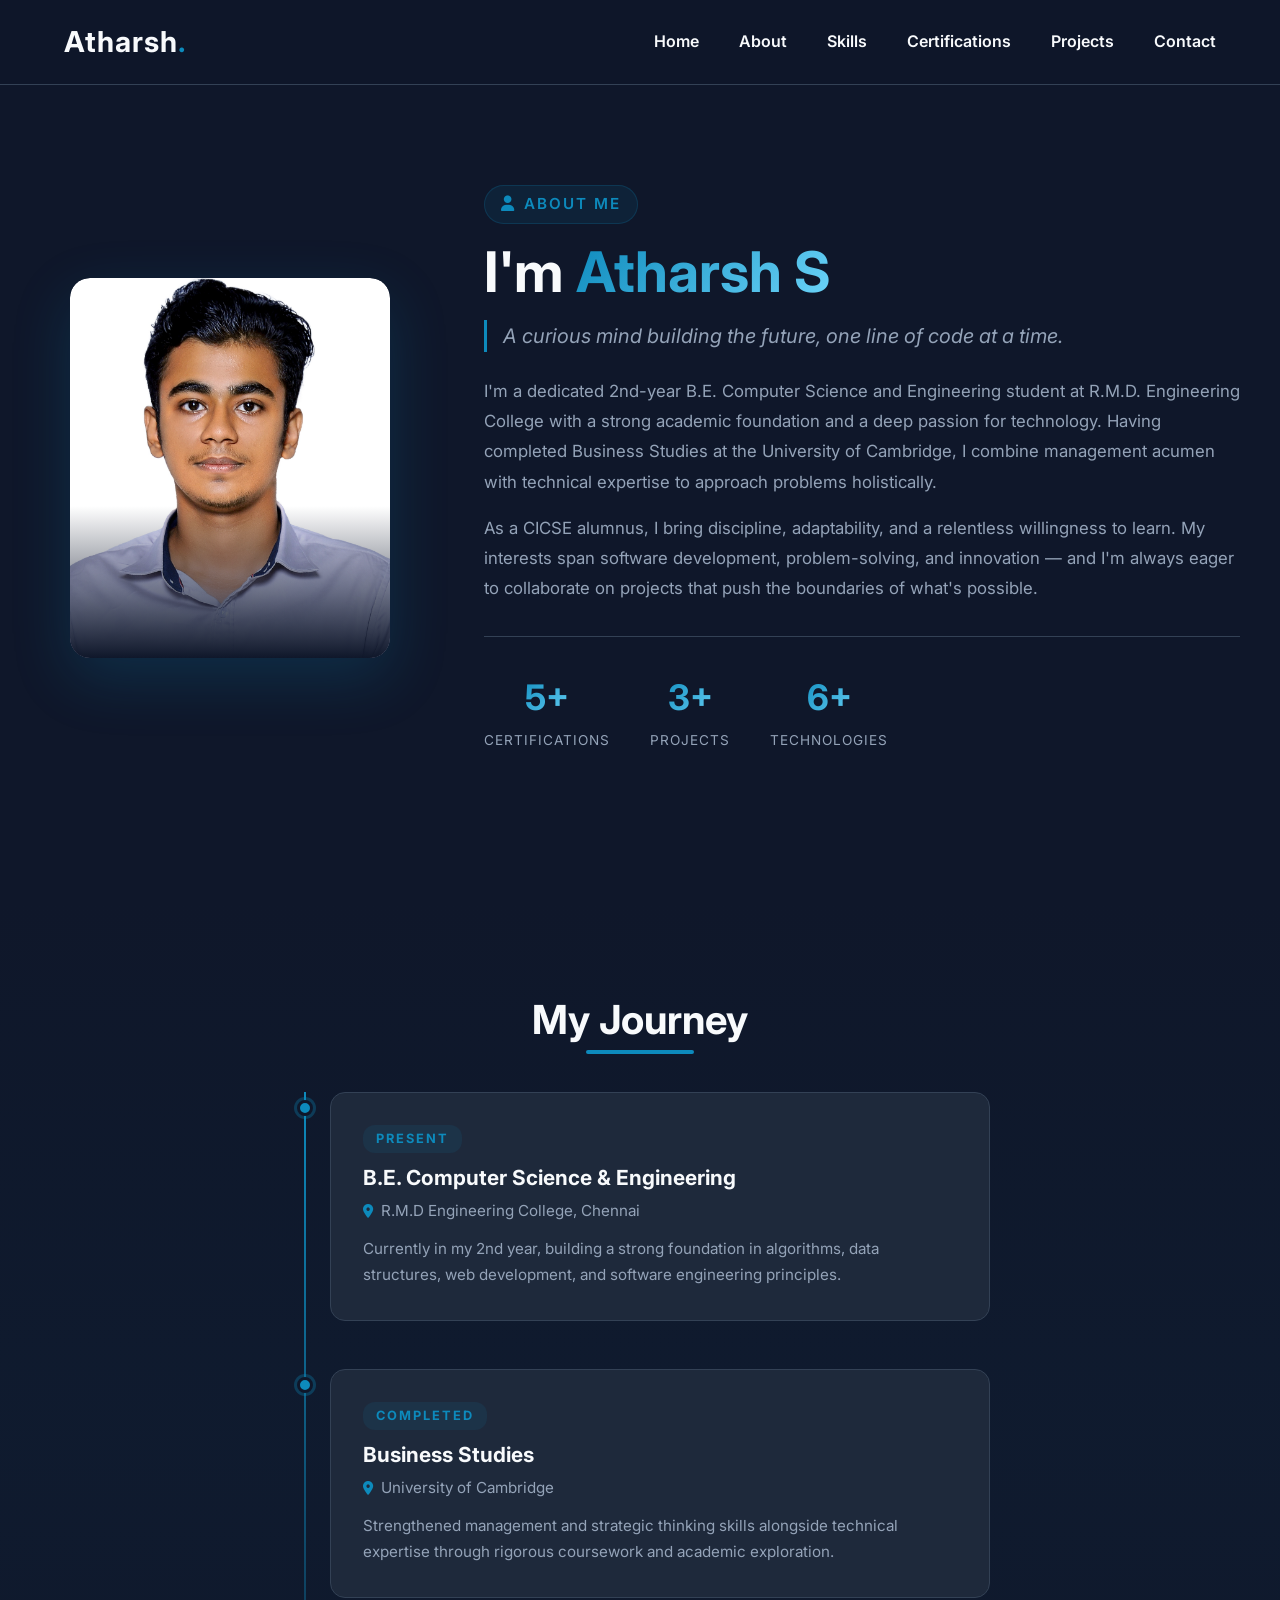
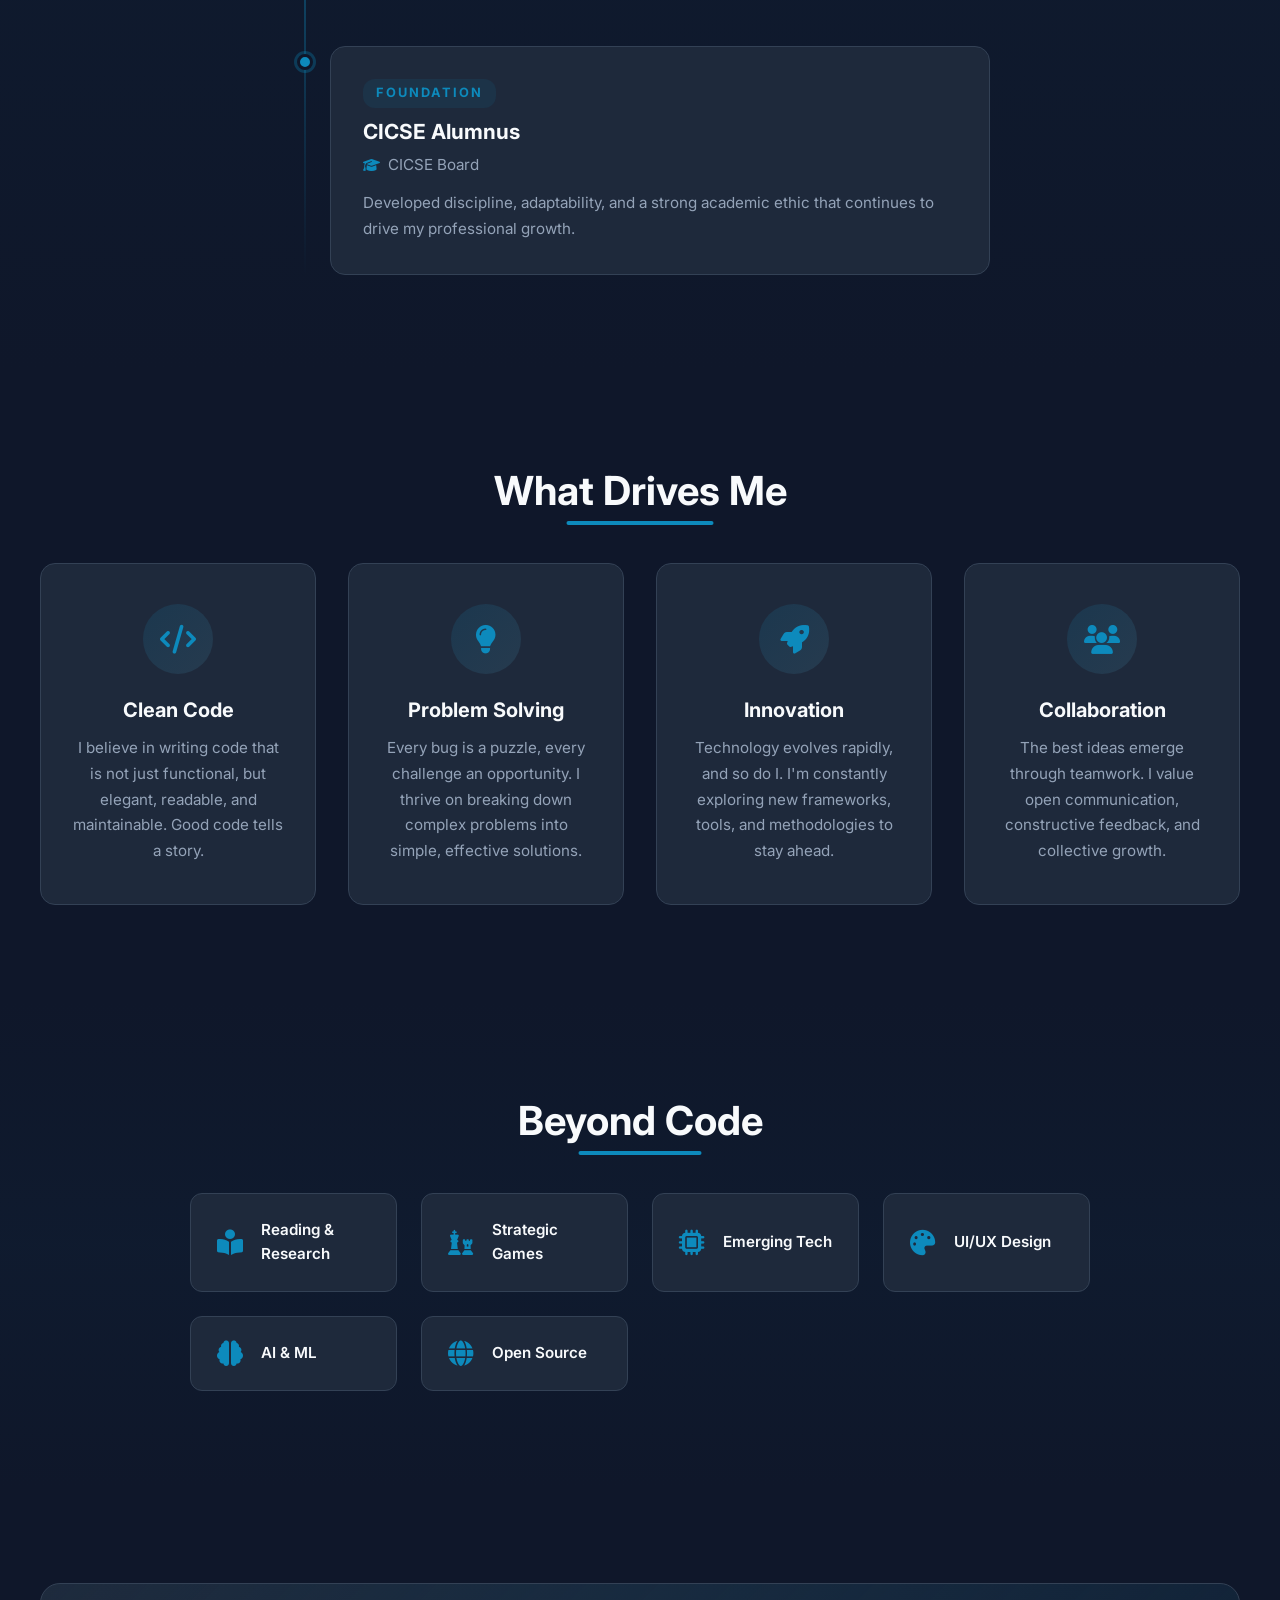
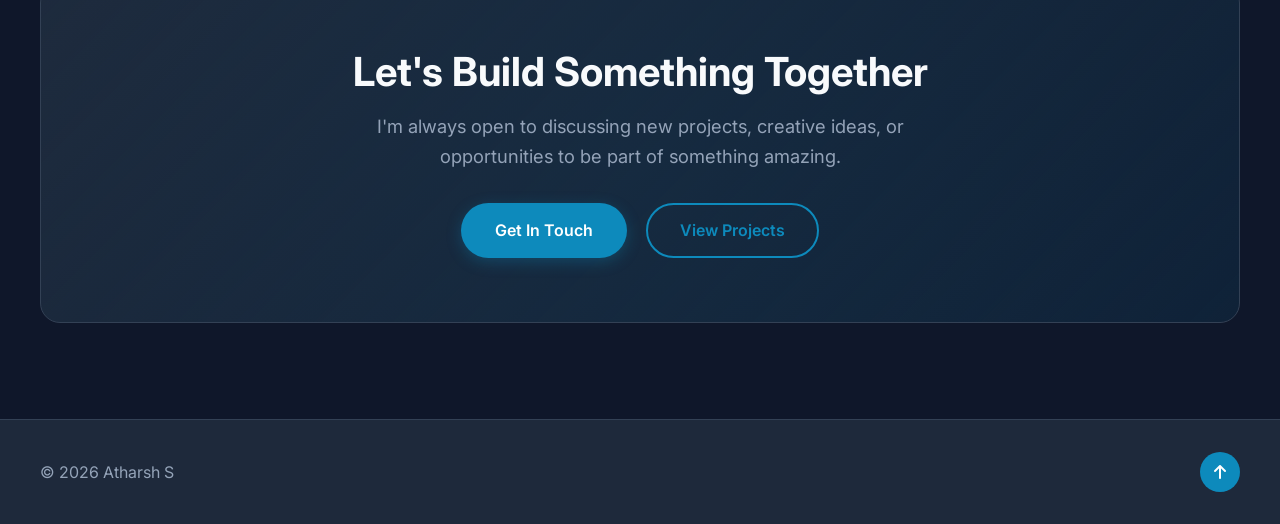
==== about.html @ 45cb58a2 "Add dedicated About page with timeline, interests, and philosophy sections" ====
<!DOCTYPE html>
<html lang="en">

<head>
    <meta charset="UTF-8">
    <meta name="viewport" content="width=device-width, initial-scale=1.0">
    <title>About - Atharsh S</title>
    <meta name="description"
        content="Learn more about Atharsh S — a passionate Computer Science student, problem solver, and aspiring software developer.">
    <link rel="stylesheet" href="style.css">
    <link rel="stylesheet" href="about.css">
    <!-- Google Fonts -->
    <link href="https://fonts.googleapis.com/css2?family=Inter:wght@300;400;600;700&display=swap" rel="stylesheet">
    <!-- Font Awesome for Icons -->
    <link rel="stylesheet" href="https://cdnjs.cloudflare.com/ajax/libs/font-awesome/6.4.0/css/all.min.css">
</head>

<body>
    <header>
        <nav class="navbar">
            <a href="index.html" class="logo">Atharsh<span>.</span></a>
            <ul class="nav-links">
                <li><a href="index.html">Home</a></li>
                <li><a href="about.html" class="active">About</a></li>
                <li><a href="index.html#skills">Skills</a></li>
                <li><a href="index.html#certifications">Certifications</a></li>
                <li><a href="index.html#projects">Projects</a></li>
                <li><a href="index.html#contact">Contact</a></li>
            </ul>
            <div class="hamburger">
                <i class="fas fa-bars"></i>
            </div>
        </nav>
    </header>

    <main>
        <!-- About Hero -->
        <section id="about-hero" class="about-hero fade-in">
            <div class="container">
                <div class="about-hero-grid">
                    <div class="about-hero-image">
                        <div class="image-frame">
                            <img src="profile.jpg.JPG" alt="Atharsh S">
                            <div class="image-glow"></div>
                        </div>
                    </div>
                    <div class="about-hero-text">
                        <p class="label-tag"><i class="fas fa-user"></i> About Me</p>
                        <h1>I'm <span class="highlight">Atharsh S</span></h1>
                        <p class="tagline">A curious mind building the future, one line of code at a time.</p>
                        <p class="bio">
                            I'm a dedicated 2nd-year B.E. Computer Science and Engineering student at
                            R.M.D. Engineering College with a strong academic foundation and a deep
                            passion for technology. Having completed Business Studies at the University of
                            Cambridge, I combine management acumen with technical expertise to approach
                            problems holistically.
                        </p>
                        <p class="bio">
                            As a CICSE alumnus, I bring discipline, adaptability, and a relentless
                            willingness to learn. My interests span software development, problem-solving,
                            and innovation — and I'm always eager to collaborate on projects that push the
                            boundaries of what's possible.
                        </p>
                        <div class="about-hero-stats">
                            <div class="stat-item">
                                <span class="stat-number">5+</span>
                                <span class="stat-label">Certifications</span>
                            </div>
                            <div class="stat-item">
                                <span class="stat-number">3+</span>
                                <span class="stat-label">Projects</span>
                            </div>
                            <div class="stat-item">
                                <span class="stat-number">6+</span>
                                <span class="stat-label">Technologies</span>
                            </div>
                        </div>
                    </div>
                </div>
            </div>
        </section>

        <!-- Journey / Timeline Section -->
        <section id="journey" class="journey-section fade-in">
            <div class="container">
                <h2 class="section-title">My Journey</h2>
                <div class="timeline">
                    <div class="timeline-item">
                        <div class="timeline-dot"></div>
                        <div class="timeline-content">
                            <span class="timeline-date">Present</span>
                            <h3>B.E. Computer Science & Engineering</h3>
                            <p class="timeline-place"><i class="fas fa-map-marker-alt"></i> R.M.D Engineering College, Chennai</p>
                            <p>Currently in my 2nd year, building a strong foundation in algorithms, data structures, web development, and software engineering principles.</p>
                        </div>
                    </div>
                    <div class="timeline-item">
                        <div class="timeline-dot"></div>
                        <div class="timeline-content">
                            <span class="timeline-date">Completed</span>
                            <h3>Business Studies</h3>
                            <p class="timeline-place"><i class="fas fa-map-marker-alt"></i> University of Cambridge</p>
                            <p>Strengthened management and strategic thinking skills alongside technical expertise through rigorous coursework and academic exploration.</p>
                        </div>
                    </div>
                    <div class="timeline-item">
                        <div class="timeline-dot"></div>
                        <div class="timeline-content">
                            <span class="timeline-date">Foundation</span>
                            <h3>CICSE Alumnus</h3>
                            <p class="timeline-place"><i class="fas fa-graduation-cap"></i> CICSE Board</p>
                            <p>Developed discipline, adaptability, and a strong academic ethic that continues to drive my professional growth.</p>
                        </div>
                    </div>
                </div>
            </div>
        </section>

        <!-- What Drives Me -->
        <section id="drives" class="drives-section fade-in">
            <div class="container">
                <h2 class="section-title">What Drives Me</h2>
                <div class="drives-grid">
                    <div class="drive-card">
                        <div class="drive-icon"><i class="fas fa-code"></i></div>
                        <h3>Clean Code</h3>
                        <p>I believe in writing code that is not just functional, but elegant, readable, and maintainable. Good code tells a story.</p>
                    </div>
                    <div class="drive-card">
                        <div class="drive-icon"><i class="fas fa-lightbulb"></i></div>
                        <h3>Problem Solving</h3>
                        <p>Every bug is a puzzle, every challenge an opportunity. I thrive on breaking down complex problems into simple, effective solutions.</p>
                    </div>
                    <div class="drive-card">
                        <div class="drive-icon"><i class="fas fa-rocket"></i></div>
                        <h3>Innovation</h3>
                        <p>Technology evolves rapidly, and so do I. I'm constantly exploring new frameworks, tools, and methodologies to stay ahead.</p>
                    </div>
                    <div class="drive-card">
                        <div class="drive-icon"><i class="fas fa-users"></i></div>
                        <h3>Collaboration</h3>
                        <p>The best ideas emerge through teamwork. I value open communication, constructive feedback, and collective growth.</p>
                    </div>
                </div>
            </div>
        </section>

        <!-- Interests & Hobbies -->
        <section id="interests" class="interests-section fade-in">
            <div class="container">
                <h2 class="section-title">Beyond Code</h2>
                <div class="interests-grid">
                    <div class="interest-item">
                        <i class="fas fa-book-reader"></i>
                        <span>Reading & Research</span>
                    </div>
                    <div class="interest-item">
                        <i class="fas fa-chess"></i>
                        <span>Strategic Games</span>
                    </div>
                    <div class="interest-item">
                        <i class="fas fa-microchip"></i>
                        <span>Emerging Tech</span>
                    </div>
                    <div class="interest-item">
                        <i class="fas fa-palette"></i>
                        <span>UI/UX Design</span>
                    </div>
                    <div class="interest-item">
                        <i class="fas fa-brain"></i>
                        <span>AI & ML</span>
                    </div>
                    <div class="interest-item">
                        <i class="fas fa-globe"></i>
                        <span>Open Source</span>
                    </div>
                </div>
            </div>
        </section>

        <!-- Call to Action -->
        <section id="about-cta" class="about-cta fade-in">
            <div class="container">
                <div class="cta-card">
                    <h2>Let's Build Something Together</h2>
                    <p>I'm always open to discussing new projects, creative ideas, or opportunities to be part of something amazing.</p>
                    <div class="cta-buttons">
                        <a href="index.html#contact" class="btn btn-primary">Get In Touch</a>
                        <a href="index.html#projects" class="btn btn-secondary">View Projects</a>
                    </div>
                </div>
            </div>
        </section>
    </main>

    <footer>
        <div class="container">
            <p>&copy; 2026 Atharsh S</p>
            <a href="#about-hero" class="back-to-top" aria-label="Back to top">
                <i class="fas fa-arrow-up"></i>
            </a>
        </div>
    </footer>

    <script src="script.js"></script>
</body>

</html>
---- style.css ----
/* Custom Properties / Design Tokens */
:root {
    --primary-color: #0d8abc; /* Modern Blue Accent */
    --primary-light: #2da1d0;
    --bg-color: #0f172a; /* Slate 900 background */
    --surface-color: #1e293b; /* Slate 800 surface */
    --surface-hover: #334155; /* Slate 700 */
    --text-color: #f8fafc; /* Slate 50 text */
    --text-muted: #94a3b8; /* Slate 400 muted text */
    --nav-bg: rgba(15, 23, 42, 0.85);
    --border-color: #334155;
    
    --font-main: 'Inter', sans-serif;
    --transition-speed: 0.3s;
}

/* Reset & Base Styles */
* {
    margin: 0;
    padding: 0;
    box-sizing: border-box;
}

html {
    scroll-behavior: smooth;
    scroll-padding-top: 80px; /* Offset for sticky nav */
}

body {
    font-family: var(--font-main);
    background-color: var(--bg-color);
    color: var(--text-color);
    line-height: 1.6;
    overflow-x: hidden;
}

ul {
    list-style: none;
}

a {
    text-decoration: none;
    color: inherit;
    transition: color var(--transition-speed);
}

img {
    max-width: 100%;
    height: auto;
    display: block;
}

/* Reusable Layout Container */
.container {
    width: 90%;
    max-width: 1200px;
    margin: 0 auto;
}

/* Typography */
h1, h2, h3, h4 {
    font-weight: 700;
    line-height: 1.2;
}

.section-title {
    font-size: 2.5rem;
    margin-bottom: 3rem;
    text-align: center;
    position: relative;
    display: inline-block;
    left: 50%;
    transform: translateX(-50%);
}

.section-title::after {
    content: '';
    position: absolute;
    bottom: -10px;
    left: 25%;
    width: 50%;
    height: 4px;
    background-color: var(--primary-color);
    border-radius: 2px;
}

/* Navigation */
header {
    position: fixed;
    top: 0;
    left: 0;
    width: 100%;
    background-color: var(--nav-bg);
    backdrop-filter: blur(10px);
    -webkit-backdrop-filter: blur(10px);
    z-index: 1000;
    border-bottom: 1px solid var(--border-color);
}

.navbar {
    display: flex;
    justify-content: space-between;
    align-items: center;
    padding: 1.2rem 5%;
    max-width: 1400px;
    margin: 0 auto;
}

.logo {
    font-size: 1.8rem;
    font-weight: 700;
    letter-spacing: 1px;
}

.logo span {
    color: var(--primary-color);
}

.nav-links {
    display: flex;
    gap: 2.5rem;
}

.nav-links a {
    font-weight: 600;
    font-size: 1rem;
    position: relative;
}

.nav-links a:hover, .nav-links a.active {
    color: var(--primary-color);
}

.nav-links a::after {
    content: '';
    position: absolute;
    bottom: -5px;
    left: 0;
    width: 0%;
    height: 2px;
    background-color: var(--primary-color);
    transition: width var(--transition-speed);
}

.nav-links a:hover::after, .nav-links a.active::after {
    width: 100%;
}

.hamburger {
    display: none;
    font-size: 1.8rem;
    cursor: pointer;
    color: var(--text-color);
}

/* Buttons */
.btn {
    display: inline-block;
    padding: 0.8rem 2rem;
    border-radius: 30px;
    font-weight: 600;
    cursor: pointer;
    transition: all var(--transition-speed);
    text-align: center;
    border: 2px solid transparent;
}

.btn-primary {
    background-color: var(--primary-color);
    color: #fff;
    box-shadow: 0 4px 15px rgba(13, 138, 188, 0.3);
}

.btn-primary:hover, .btn-primary:focus-visible {
    background-color: var(--primary-light);
    transform: translateY(-2px);
    box-shadow: 0 6px 20px rgba(13, 138, 188, 0.4);
    outline: none;
}

.btn-secondary {
    background-color: transparent;
    color: var(--primary-color);
    border-color: var(--primary-color);
}

.btn-secondary:hover, .btn-secondary:focus-visible {
    background-color: rgba(13, 138, 188, 0.1);
    transform: translateY(-2px);
    outline: none;
}

.btn-block {
    width: 100%;
}

/* Focus states for accessibility */
a:focus-visible, button:focus-visible, input:focus-visible, textarea:focus-visible {
    outline: 2px dashed var(--primary-color);
    outline-offset: 4px;
}

/* Sections General */
section {
    padding: 6rem 0;
}

/* Hero Section */
.hero {
    min-height: 100vh;
    display: flex;
    align-items: center;
    justify-content: space-between;
    padding: 0 10%;
    padding-top: 80px;
}

.hero-content {
    flex: 1;
    max-width: 650px;
}

.greeting {
    color: var(--primary-color);
    font-size: 1.2rem;
    font-weight: 600;
    margin-bottom: 0.5rem;
}

.name {
    font-size: 4.5rem;
    color: var(--text-color);
    margin-bottom: 0.5rem;
}

.role {
    font-size: 2rem;
    color: var(--text-muted);
    margin-bottom: 1.5rem;
}

.summary {
    font-size: 1.1rem;
    color: var(--text-muted);
    margin-bottom: 2.5rem;
    max-width: 500px;
}

.cta-buttons {
    display: flex;
    gap: 1.2rem;
}

.hero-image {
    flex: 1;
    display: flex;
    justify-content: flex-end;
}

.hero-image img {
    width: 350px;
    height: 350px;
    border-radius: 50%;
    object-fit: cover;
    border: 5px solid var(--surface-color);
    box-shadow: 0 10px 30px rgba(0,0,0,0.5);
    transition: transform 0.5s ease;
}

.hero-image img:hover {
    transform: scale(1.05);
}

/* About Section */
.about-content {
    background-color: var(--surface-color);
    padding: 3rem;
    border-radius: 15px;
    box-shadow: 0 10px 30px rgba(0,0,0,0.2);
}

.about-text p {
    margin-bottom: 1.5rem;
    font-size: 1.1rem;
    color: var(--text-muted);
}

.education {
    margin-top: 2.5rem;
}

.education h3 {
    margin-bottom: 1.5rem;
    color: var(--primary-color);
}

.edu-item {
    padding-left: 1.5rem;
    border-left: 2px solid var(--primary-color);
    position: relative;
}

.edu-item::before {
    content: '';
    position: absolute;
    left: -8px;
    top: 0;
    width: 14px;
    height: 14px;
    border-radius: 50%;
    background-color: var(--primary-color);
}

.edu-item h4 {
    font-size: 1.2rem;
    margin-bottom: 0.3rem;
}

.edu-item p {
    margin-bottom: 0.2rem;
    font-size: 1rem;
}

.edu-item .date {
    color: var(--primary-light);
    font-size: 0.9rem;
    font-weight: 600;
}

/* Skills Section */
.skills-container {
    display: grid;
    grid-template-columns: repeat(auto-fit, minmax(300px, 1fr));
    gap: 2rem;
}

.skill-category {
    background-color: var(--surface-color);
    padding: 2rem;
    border-radius: 15px;
    transition: transform var(--transition-speed);
}

.skill-category:hover {
    transform: translateY(-5px);
}

.skill-category h3 {
    margin-bottom: 1.5rem;
    font-size: 1.3rem;
    border-bottom: 1px solid var(--border-color);
    padding-bottom: 0.5rem;
}

.skill-tags {
    display: flex;
    flex-wrap: wrap;
    gap: 0.8rem;
}

.tag {
    background-color: var(--bg-color);
    color: var(--primary-light);
    padding: 0.5rem 1rem;
    border-radius: 20px;
    font-size: 0.9rem;
    font-weight: 600;
    border: 1px solid var(--border-color);
    transition: all var(--transition-speed);
}

.tag:hover {
    background-color: var(--primary-color);
    color: #fff;
    border-color: var(--primary-color);
}

/* Certifications Section */
.card-grid {
    display: grid;
    grid-template-columns: repeat(auto-fill, minmax(280px, 1fr));
    gap: 2rem;
}

.card {
    background-color: var(--surface-color);
    padding: 2.5rem 2rem;
    border-radius: 15px;
    text-align: center;
    transition: transform var(--transition-speed), box-shadow var(--transition-speed);
    display: flex;
    flex-direction: column;
    align-items: center;
    justify-content: center;
    border: 1px solid var(--border-color);
}

.card:hover {
    transform: translateY(-10px);
    box-shadow: 0 15px 30px rgba(0,0,0,0.3);
    border-color: var(--primary-color);
}

.card-icon {
    font-size: 2.5rem;
    color: var(--primary-color);
    margin-bottom: 1.5rem;
}

.card h3 {
    font-size: 1.15rem;
    margin-bottom: 1rem;
    line-height: 1.4;
}

.card .issuer {
    color: var(--text-muted);
    font-size: 0.95rem;
}

/* Projects Section */
.project-grid {
    display: grid;
    grid-template-columns: repeat(auto-fill, minmax(320px, 1fr));
    gap: 2rem;
}

.project-card {
    background-color: var(--surface-color);
    border-radius: 15px;
    overflow: hidden;
    transition: transform var(--transition-speed);
    display: flex;
    flex-direction: column;
    border: 1px solid var(--border-color);
}

.project-card:hover {
    transform: translateY(-10px);
    border-color: var(--primary-light);
}

.project-content {
    padding: 2.5rem;
    display: flex;
    flex-direction: column;
    height: 100%;
}

.project-content h3 {
    font-size: 1.4rem;
    margin-bottom: 1rem;
    color: var(--text-color);
}

.project-content p {
    color: var(--text-muted);
    margin-bottom: 1.5rem;
    flex-grow: 1;
}

.project-tags {
    display: flex;
    flex-wrap: wrap;
    gap: 0.5rem;
    margin-bottom: 1.5rem;
}

.project-tags .tag {
    padding: 0.3rem 0.8rem;
    font-size: 0.8rem;
}

.project-links {
    display: flex;
    gap: 1.5rem;
}

.project-links a {
    display: flex;
    align-items: center;
    gap: 0.5rem;
    font-size: 0.95rem;
    font-weight: 600;
    color: var(--text-color);
}

.project-links a:hover {
    color: var(--primary-color);
}

/* Contact Section */
.contact-desc {
    text-align: center;
    max-width: 600px;
    margin: 0 auto 3rem auto;
    color: var(--text-muted);
    font-size: 1.1rem;
}

.contact-content {
    display: grid;
    grid-template-columns: 1fr 1fr;
    gap: 4rem;
    background-color: var(--surface-color);
    padding: 3rem;
    border-radius: 15px;
}

.contact-info {
    display: flex;
    flex-direction: column;
    gap: 2rem;
    justify-content: center;
}

.contact-item {
    display: flex;
    align-items: center;
    gap: 1rem;
    font-size: 1.1rem;
    color: var(--text-muted);
    transition: color var(--transition-speed);
}

a.contact-item:hover {
    color: var(--primary-color);
}

.contact-item i {
    font-size: 1.5rem;
    color: var(--primary-color);
    width: 30px;
    text-align: center;
}

.contact-form {
    display: flex;
    flex-direction: column;
    gap: 1.5rem;
}

.form-group {
    display: flex;
    flex-direction: column;
    gap: 0.5rem;
}

.form-group label {
    font-weight: 600;
    color: var(--text-color);
    font-size: 0.95rem;
}

.form-group input, .form-group textarea {
    padding: 1rem;
    border-radius: 8px;
    background-color: var(--bg-color);
    border: 1px solid var(--border-color);
    color: var(--text-color);
    font-family: inherit;
    font-size: 1rem;
    transition: border-color var(--transition-speed);
}

.form-group input:focus, .form-group textarea:focus {
    outline: none;
    border-color: var(--primary-color);
}

/* Footer */
footer {
    background-color: var(--surface-color);
    padding: 2rem 0;
    text-align: center;
    border-top: 1px solid var(--border-color);
}

footer .container {
    display: flex;
    justify-content: space-between;
    align-items: center;
}

footer p {
    color: var(--text-muted);
}

.back-to-top {
    width: 40px;
    height: 40px;
    background-color: var(--primary-color);
    color: #fff;
    display: flex;
    justify-content: center;
    align-items: center;
    border-radius: 50%;
    transition: background-color var(--transition-speed), transform var(--transition-speed);
}

.back-to-top:hover {
    background-color: var(--primary-light);
    transform: translateY(-3px);
}

/* Animations */
.fade-in {
    opacity: 0;
    transform: translateY(20px);
    transition: opacity 0.6s ease-out, transform 0.6s ease-out;
}

.fade-in.visible {
    opacity: 1;
    transform: translateY(0);
}

/* Responsive Design */

/* Large screens down to standard desktop */
@media screen and (max-width: 1280px) {
    .container {
        width: 95%;
    }
}

/* Tablet / small desktop */
@media screen and (max-width: 992px) {
    .name { font-size: 3.5rem; }
    .role { font-size: 1.5rem; }
    
    .hero {
        flex-direction: column-reverse;
        justify-content: center;
        gap: 3rem;
        text-align: center;
        padding: 140px 5% 60px 5%;
    }

    .hero-content {
        display: flex;
        flex-direction: column;
        align-items: center;
    }

    .summary {
        margin: 0 auto 2.5rem auto;
    }

    .hero-image {
        justify-content: center;
    }

    .hero-image img {
        width: 280px;
        height: 280px;
    }

    .contact-content {
        grid-template-columns: 1fr;
        gap: 3rem;
    }
    
    .contact-info {
        flex-direction: row;
        flex-wrap: wrap;
        justify-content: center;
        text-align: center;
    }
}

/* Mobile Devices */
@media screen and (max-width: 768px) {
    .hamburger {
        display: block;
    }

    .nav-links {
        position: fixed;
        top: 76px; /* Below navbar */
        left: -100%;
        width: 100%;
        height: calc(100vh - 76px);
        background-color: var(--nav-bg);
        flex-direction: column;
        align-items: center;
        justify-content: center;
        gap: 2.5rem;
        transition: left 0.4s ease;
        backdrop-filter: blur(10px);
        -webkit-backdrop-filter: blur(10px);
    }

    .nav-links.active {
        left: 0;
    }

    .nav-links a {
        font-size: 1.5rem;
    }

    .section-title {
        font-size: 2rem;
    }

    .about-content {
        padding: 2rem;
    }
    
    footer .container {
        flex-direction: column;
        gap: 1.5rem;
    }
}

/* Small Mobile Devices */
@media screen and (max-width: 480px) {
    .name { font-size: 2.5rem; }
    .role { font-size: 1.2rem; }
    
    .hero-image img {
        width: 220px;
        height: 220px;
    }

    .cta-buttons {
        flex-direction: column;
        width: 100%;
    }

    .btn {
        width: 100%;
    }

    .contact-content {
        padding: 1.5rem;
    }
    
    .contact-info {
        flex-direction: column;
        align-items: flex-start;
    }
}
---- about.css ----
/* ===================================
   About Page — Dedicated Styles
   =================================== */

/* About Hero Section */
.about-hero {
    min-height: 100vh;
    display: flex;
    align-items: center;
    padding-top: 100px;
    padding-bottom: 4rem;
}

.about-hero-grid {
    display: grid;
    grid-template-columns: 380px 1fr;
    gap: 4rem;
    align-items: center;
}

/* Image with glow frame */
.about-hero-image {
    display: flex;
    justify-content: center;
}

.image-frame {
    position: relative;
    width: 320px;
    height: 380px;
    border-radius: 20px;
    overflow: hidden;
    box-shadow: 0 20px 60px rgba(13, 138, 188, 0.2);
}

.image-frame img {
    width: 100%;
    height: 100%;
    object-fit: cover;
    border-radius: 20px;
    transition: transform 0.6s ease;
}

.image-frame:hover img {
    transform: scale(1.05);
}

.image-glow {
    position: absolute;
    bottom: 0;
    left: 0;
    width: 100%;
    height: 40%;
    background: linear-gradient(to top, var(--bg-color), transparent);
    pointer-events: none;
}

/* About Hero Text */
.about-hero-text .label-tag {
    display: inline-flex;
    align-items: center;
    gap: 0.5rem;
    color: var(--primary-color);
    font-weight: 600;
    font-size: 0.95rem;
    text-transform: uppercase;
    letter-spacing: 2px;
    margin-bottom: 1rem;
    padding: 0.4rem 1rem;
    background: rgba(13, 138, 188, 0.1);
    border-radius: 20px;
    border: 1px solid rgba(13, 138, 188, 0.2);
}

.about-hero-text h1 {
    font-size: 3.5rem;
    margin-bottom: 1rem;
    line-height: 1.15;
}

.about-hero-text h1 .highlight {
    background: linear-gradient(135deg, var(--primary-color), #6dd5fa);
    -webkit-background-clip: text;
    -webkit-text-fill-color: transparent;
    background-clip: text;
}

.about-hero-text .tagline {
    font-size: 1.25rem;
    color: var(--text-muted);
    margin-bottom: 1.5rem;
    font-style: italic;
    border-left: 3px solid var(--primary-color);
    padding-left: 1rem;
}

.about-hero-text .bio {
    font-size: 1.05rem;
    color: var(--text-muted);
    line-height: 1.8;
    margin-bottom: 1rem;
}

/* Stats Row */
.about-hero-stats {
    display: flex;
    gap: 2.5rem;
    margin-top: 2rem;
    padding-top: 2rem;
    border-top: 1px solid var(--border-color);
}

.stat-item {
    display: flex;
    flex-direction: column;
    align-items: center;
}

.stat-number {
    font-size: 2.2rem;
    font-weight: 700;
    background: linear-gradient(135deg, var(--primary-color), #6dd5fa);
    -webkit-background-clip: text;
    -webkit-text-fill-color: transparent;
    background-clip: text;
}

.stat-label {
    font-size: 0.85rem;
    color: var(--text-muted);
    text-transform: uppercase;
    letter-spacing: 1px;
    margin-top: 0.3rem;
}

/* ===================================
   Journey / Timeline Section
   =================================== */
.journey-section {
    padding: 6rem 0;
    background: linear-gradient(180deg, var(--bg-color) 0%, rgba(13, 138, 188, 0.03) 50%, var(--bg-color) 100%);
}

.timeline {
    position: relative;
    max-width: 700px;
    margin: 0 auto;
    padding-left: 40px;
}

.timeline::before {
    content: '';
    position: absolute;
    left: 14px;
    top: 0;
    bottom: 0;
    width: 2px;
    background: linear-gradient(to bottom, var(--primary-color), transparent);
}

.timeline-item {
    position: relative;
    margin-bottom: 3rem;
}

.timeline-item:last-child {
    margin-bottom: 0;
}

.timeline-dot {
    position: absolute;
    left: -33px;
    top: 8px;
    width: 16px;
    height: 16px;
    border-radius: 50%;
    background-color: var(--primary-color);
    border: 3px solid var(--bg-color);
    box-shadow: 0 0 0 3px rgba(13, 138, 188, 0.3);
    z-index: 1;
    transition: transform 0.3s ease, box-shadow 0.3s ease;
}

.timeline-item:hover .timeline-dot {
    transform: scale(1.3);
    box-shadow: 0 0 0 6px rgba(13, 138, 188, 0.2);
}

.timeline-content {
    background-color: var(--surface-color);
    padding: 2rem;
    border-radius: 15px;
    border: 1px solid var(--border-color);
    transition: transform 0.3s ease, border-color 0.3s ease;
}

.timeline-item:hover .timeline-content {
    transform: translateX(8px);
    border-color: var(--primary-color);
}

.timeline-date {
    display: inline-block;
    font-size: 0.8rem;
    font-weight: 700;
    text-transform: uppercase;
    letter-spacing: 2px;
    color: var(--primary-color);
    background: rgba(13, 138, 188, 0.1);
    padding: 0.25rem 0.8rem;
    border-radius: 12px;
    margin-bottom: 0.8rem;
}

.timeline-content h3 {
    font-size: 1.3rem;
    margin-bottom: 0.5rem;
}

.timeline-place {
    font-size: 0.95rem;
    color: var(--text-muted);
    margin-bottom: 0.8rem;
    display: flex;
    align-items: center;
    gap: 0.5rem;
}

.timeline-place i {
    color: var(--primary-color);
    font-size: 0.85rem;
}

.timeline-content > p:last-child {
    color: var(--text-muted);
    font-size: 0.95rem;
    line-height: 1.7;
}

/* ===================================
   What Drives Me Section
   =================================== */
.drives-section {
    padding: 6rem 0;
}

.drives-grid {
    display: grid;
    grid-template-columns: repeat(auto-fit, minmax(260px, 1fr));
    gap: 2rem;
}

.drive-card {
    background-color: var(--surface-color);
    padding: 2.5rem 2rem;
    border-radius: 15px;
    border: 1px solid var(--border-color);
    text-align: center;
    transition: transform 0.3s ease, border-color 0.3s ease, box-shadow 0.3s ease;
    position: relative;
    overflow: hidden;
}

.drive-card::before {
    content: '';
    position: absolute;
    top: 0;
    left: 0;
    width: 100%;
    height: 3px;
    background: linear-gradient(90deg, var(--primary-color), #6dd5fa);
    transform: scaleX(0);
    transform-origin: left;
    transition: transform 0.4s ease;
}

.drive-card:hover::before {
    transform: scaleX(1);
}

.drive-card:hover {
    transform: translateY(-8px);
    border-color: var(--primary-color);
    box-shadow: 0 15px 40px rgba(13, 138, 188, 0.15);
}

.drive-icon {
    width: 70px;
    height: 70px;
    margin: 0 auto 1.5rem;
    display: flex;
    align-items: center;
    justify-content: center;
    border-radius: 50%;
    background: linear-gradient(135deg, rgba(13, 138, 188, 0.15), rgba(109, 213, 250, 0.1));
    font-size: 1.8rem;
    color: var(--primary-color);
    transition: transform 0.3s ease;
}

.drive-card:hover .drive-icon {
    transform: scale(1.1) rotate(5deg);
}

.drive-card h3 {
    font-size: 1.25rem;
    margin-bottom: 0.8rem;
}

.drive-card p {
    color: var(--text-muted);
    font-size: 0.95rem;
    line-height: 1.7;
}

/* ===================================
   Interests / Beyond Code Section
   =================================== */
.interests-section {
    padding: 6rem 0;
    background: linear-gradient(180deg, var(--bg-color) 0%, rgba(13, 138, 188, 0.03) 50%, var(--bg-color) 100%);
}

.interests-grid {
    display: grid;
    grid-template-columns: repeat(auto-fit, minmax(180px, 1fr));
    gap: 1.5rem;
    max-width: 900px;
    margin: 0 auto;
}

.interest-item {
    display: flex;
    align-items: center;
    gap: 1rem;
    padding: 1.5rem;
    background-color: var(--surface-color);
    border-radius: 12px;
    border: 1px solid var(--border-color);
    transition: transform 0.3s ease, border-color 0.3s ease, background-color 0.3s ease;
    cursor: default;
}

.interest-item:hover {
    transform: translateY(-4px);
    border-color: var(--primary-color);
    background-color: rgba(13, 138, 188, 0.05);
}

.interest-item i {
    font-size: 1.6rem;
    color: var(--primary-color);
    min-width: 30px;
    text-align: center;
    transition: transform 0.3s ease;
}

.interest-item:hover i {
    transform: scale(1.2);
}

.interest-item span {
    font-weight: 600;
    font-size: 0.95rem;
}

/* ===================================
   CTA Section
   =================================== */
.about-cta {
    padding: 6rem 0;
}

.cta-card {
    background: linear-gradient(135deg, var(--surface-color) 0%, rgba(13, 138, 188, 0.08) 100%);
    padding: 4rem 3rem;
    border-radius: 20px;
    text-align: center;
    border: 1px solid var(--border-color);
    position: relative;
    overflow: hidden;
}

.cta-card::before {
    content: '';
    position: absolute;
    top: -50%;
    left: -50%;
    width: 200%;
    height: 200%;
    background: radial-gradient(circle at center, rgba(13, 138, 188, 0.06) 0%, transparent 70%);
    pointer-events: none;
}

.cta-card h2 {
    font-size: 2.5rem;
    margin-bottom: 1rem;
    position: relative;
}

.cta-card p {
    color: var(--text-muted);
    font-size: 1.15rem;
    max-width: 550px;
    margin: 0 auto 2rem;
    position: relative;
}

.cta-card .cta-buttons {
    position: relative;
    display: flex;
    justify-content: center;
    gap: 1.2rem;
}

/* ===================================
   Responsive — About Page
   =================================== */
@media screen and (max-width: 992px) {
    .about-hero-grid {
        grid-template-columns: 1fr;
        text-align: center;
        gap: 3rem;
    }

    .about-hero-text h1 {
        font-size: 2.8rem;
    }

    .about-hero-text .tagline {
        border-left: none;
        padding-left: 0;
        border-bottom: 3px solid var(--primary-color);
        padding-bottom: 0.5rem;
    }

    .about-hero-stats {
        justify-content: center;
    }

    .image-frame {
        width: 260px;
        height: 320px;
        margin: 0 auto;
    }
}

@media screen and (max-width: 768px) {
    .about-hero-text h1 {
        font-size: 2.2rem;
    }

    .about-hero-stats {
        gap: 1.5rem;
    }

    .stat-number {
        font-size: 1.8rem;
    }

    .timeline {
        padding-left: 30px;
    }

    .timeline::before {
        left: 9px;
    }

    .timeline-dot {
        left: -27px;
        width: 14px;
        height: 14px;
    }

    .timeline-content {
        padding: 1.5rem;
    }

    .drives-grid {
        grid-template-columns: 1fr 1fr;
    }

    .interests-grid {
        grid-template-columns: 1fr 1fr;
    }

    .cta-card {
        padding: 3rem 1.5rem;
    }

    .cta-card h2 {
        font-size: 1.8rem;
    }

    .cta-card .cta-buttons {
        flex-direction: column;
        align-items: center;
    }
}

@media screen and (max-width: 480px) {
    .about-hero-text h1 {
        font-size: 1.8rem;
    }

    .about-hero-stats {
        flex-direction: column;
        gap: 1rem;
    }

    .drives-grid {
        grid-template-columns: 1fr;
    }

    .interests-grid {
        grid-template-columns: 1fr;
    }

    .image-frame {
        width: 220px;
        height: 280px;
    }
}
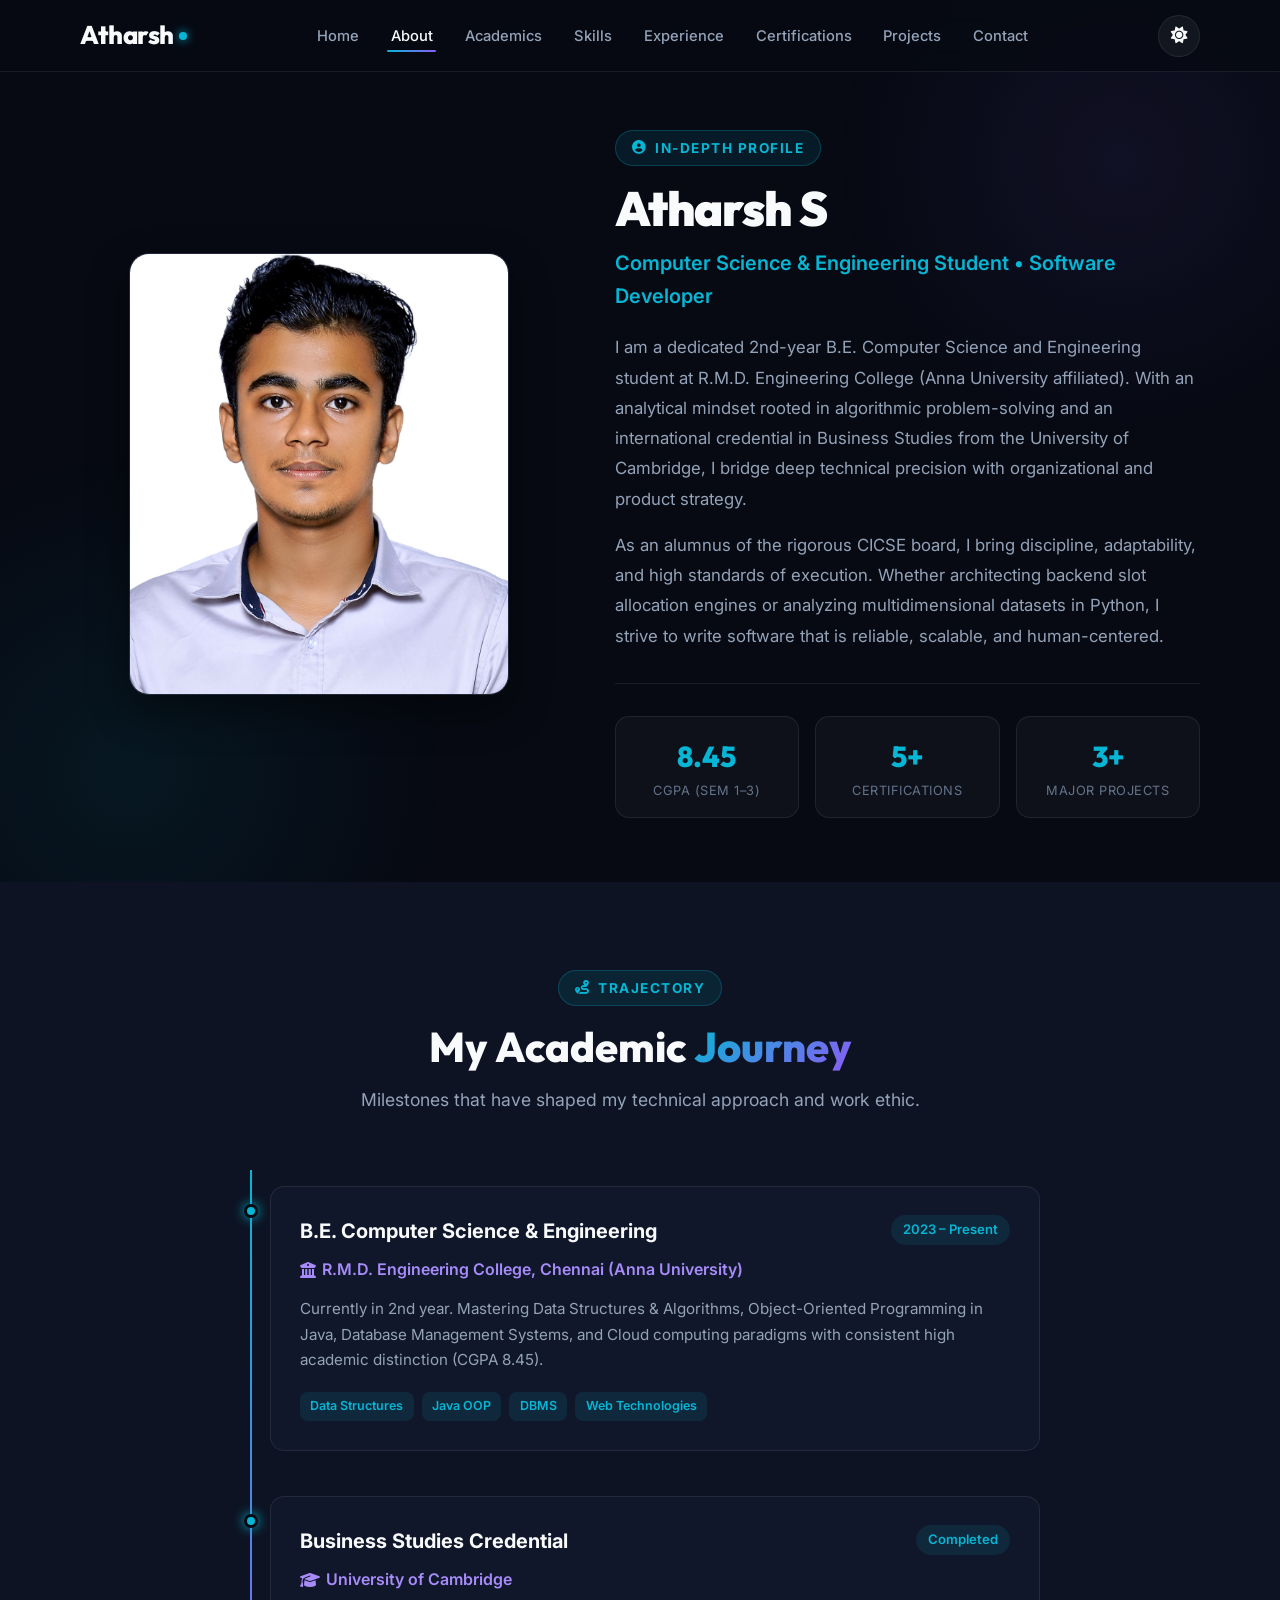
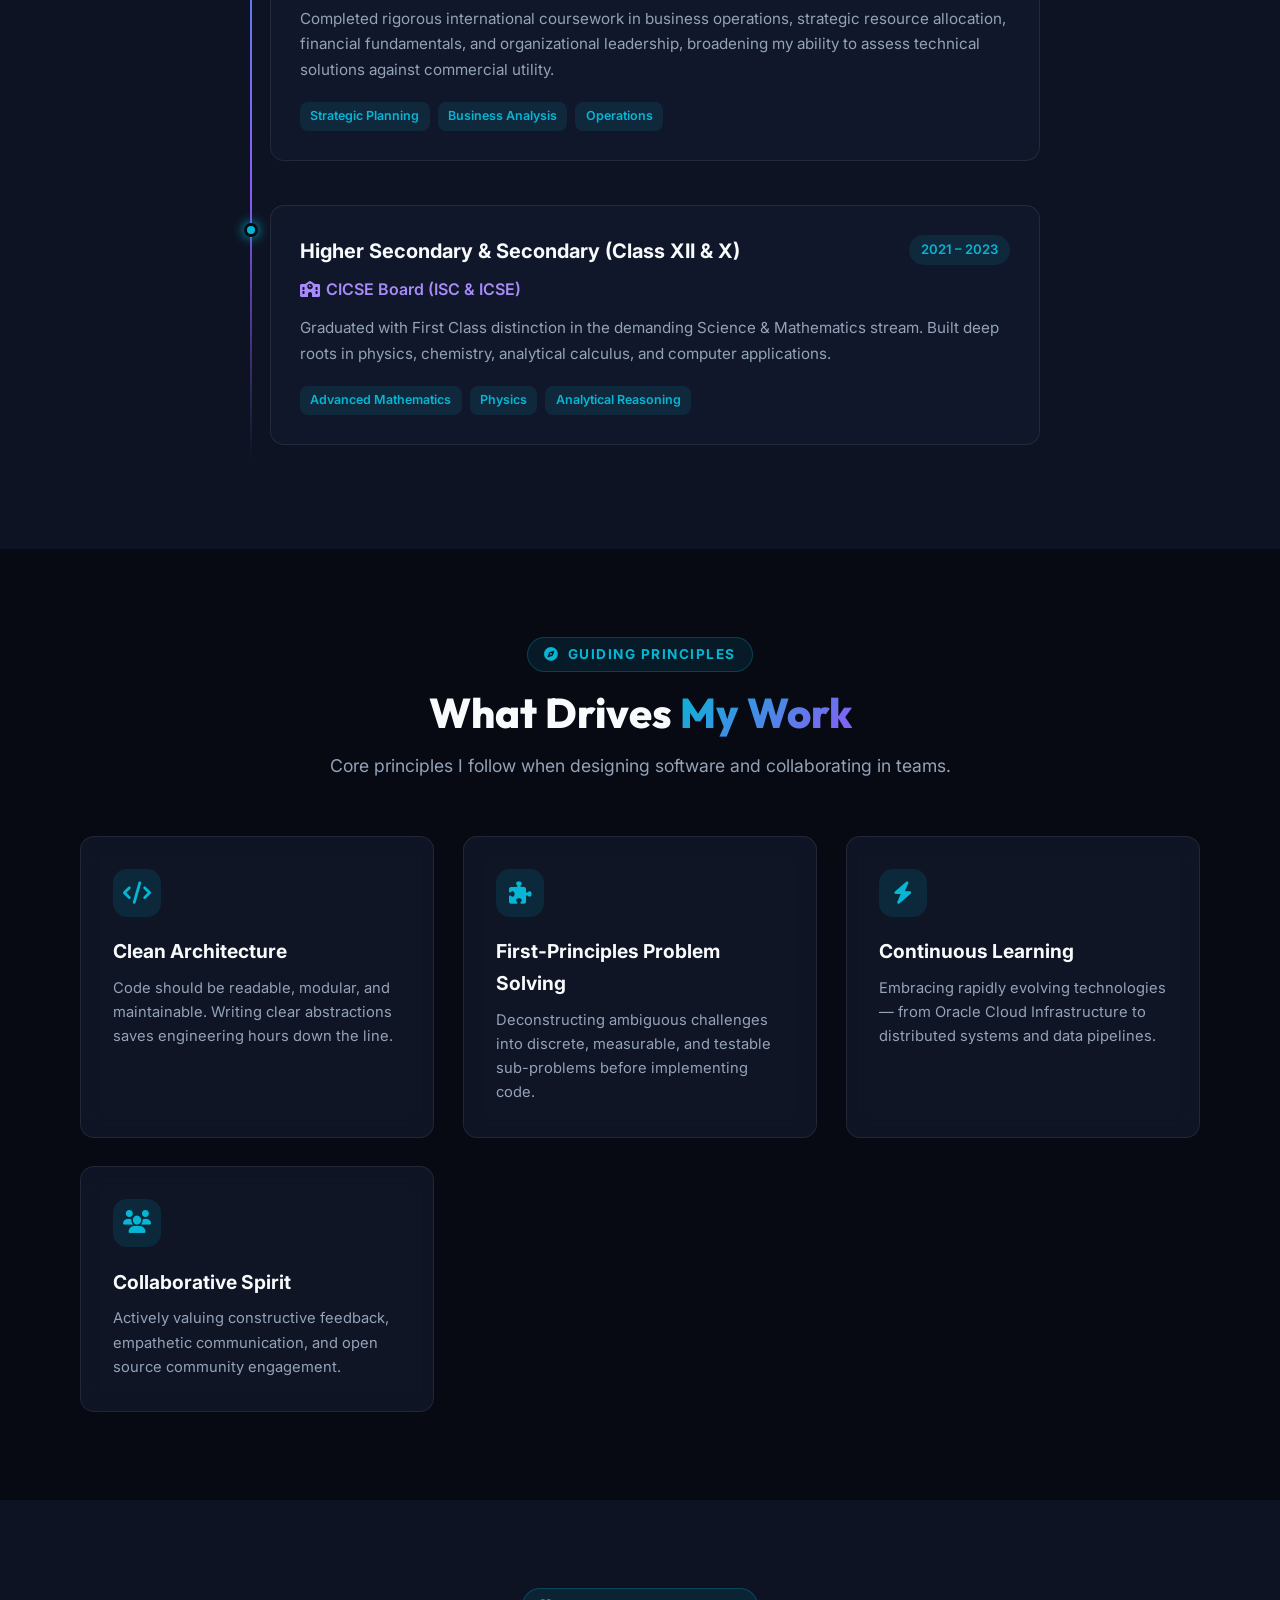
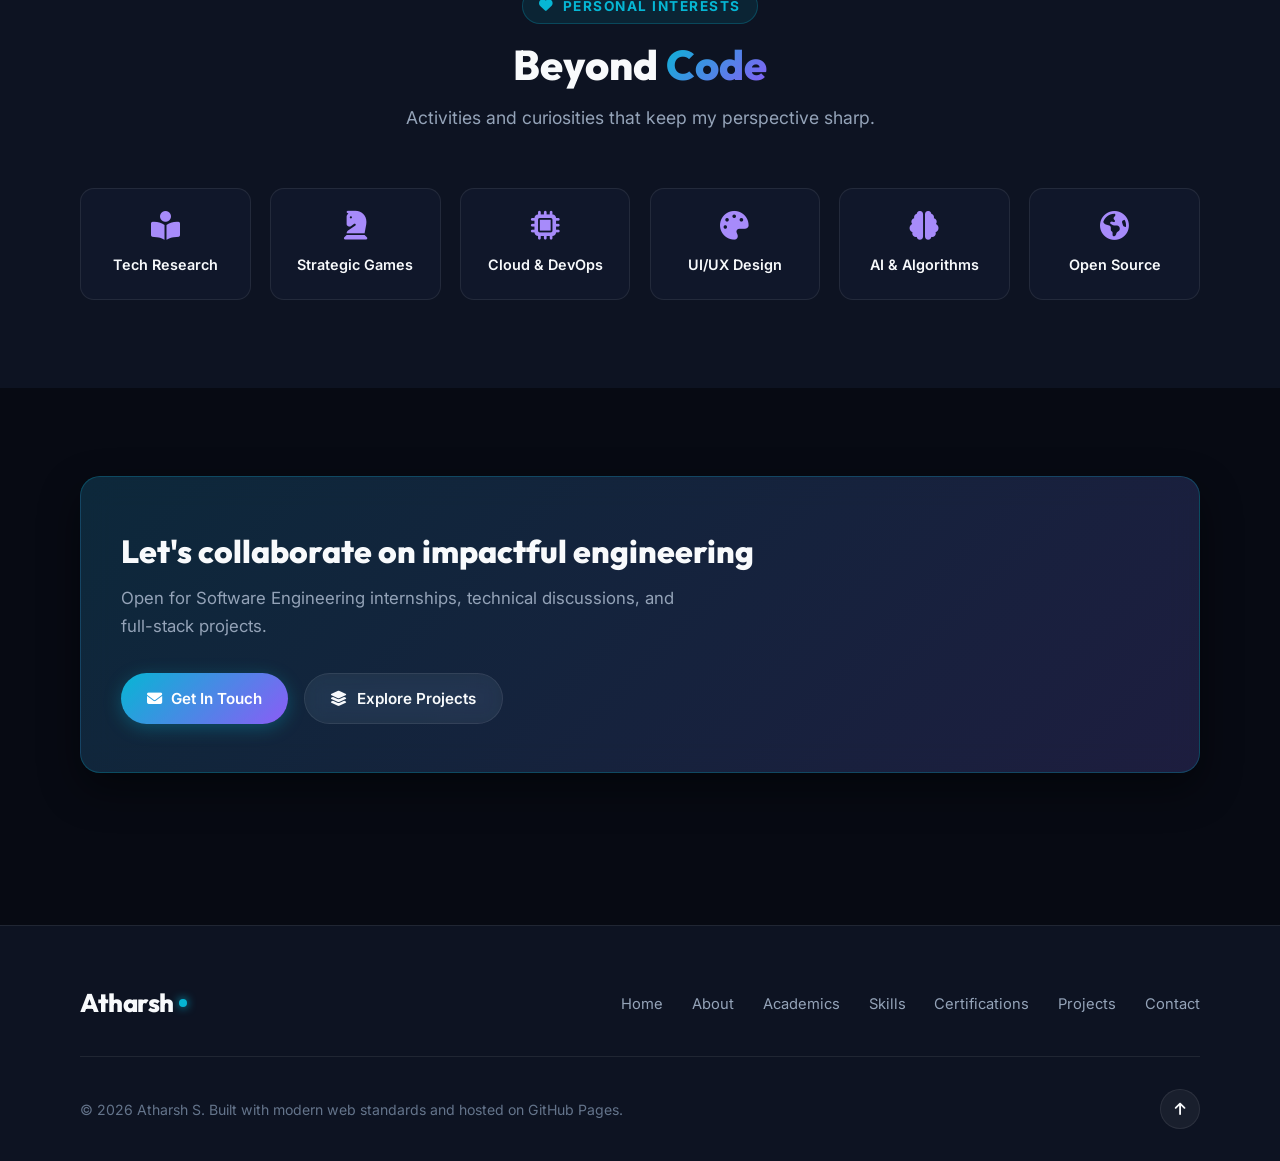
==== commit b163d1e1: "Upgrade Atharsh S portfolio into premium interactive recruiter showcase" ====
--- a/about.html
+++ b/about.html
@@ -1,208 +1,318 @@
 <!DOCTYPE html>
-<html lang="en">
+<html lang="en" data-theme="dark">
 
 <head>
-    <meta charset="UTF-8">
-    <meta name="viewport" content="width=device-width, initial-scale=1.0">
-    <title>About - Atharsh S</title>
-    <meta name="description"
-        content="Learn more about Atharsh S — a passionate Computer Science student, problem solver, and aspiring software developer.">
-    <link rel="stylesheet" href="style.css">
-    <link rel="stylesheet" href="about.css">
-    <!-- Google Fonts -->
-    <link href="https://fonts.googleapis.com/css2?family=Inter:wght@300;400;600;700&display=swap" rel="stylesheet">
-    <!-- Font Awesome for Icons -->
-    <link rel="stylesheet" href="https://cdnjs.cloudflare.com/ajax/libs/font-awesome/6.4.0/css/all.min.css">
+  <meta charset="UTF-8">
+  <meta name="viewport" content="width=device-width, initial-scale=1.0">
+  <title>About Atharsh S — Engineering Journey &amp; Philosophy</title>
+
+  <meta name="description" content="Discover the academic journey, philosophy, and background of Atharsh S — 2nd-year B.E. Computer Science student at R.M.D. Engineering College and Cambridge Business Studies alumnus.">
+  <meta name="keywords" content="Atharsh S, About Atharsh, RMD Engineering College, Cambridge Business Studies, Computer Science Student, Philosophy, Journey">
+  <meta name="author" content="Atharsh S">
+
+  <!-- Open Graph -->
+  <meta property="og:title" content="About Atharsh S — Engineering Journey &amp; Philosophy">
+  <meta property="og:description" content="Computer Science &amp; Engineering student at R.M.D. Engineering College. Cambridge Business Studies certification holder.">
+  <meta property="og:image" content="profile.jpg.JPG">
+
+  <!-- Favicon -->
+  <link rel="icon" type="image/svg+xml" href="favicon.svg">
+  <link rel="alternate icon" href="profile.jpg.JPG">
+
+  <!-- Google Fonts -->
+  <link rel="preconnect" href="https://fonts.googleapis.com">
+  <link rel="preconnect" href="https://fonts.gstatic.com" crossorigin>
+  <link href="https://fonts.googleapis.com/css2?family=Inter:wght@300;400;500;600;700;800&family=Outfit:wght@500;600;700;800;900&display=swap" rel="stylesheet">
+
+  <!-- Font Awesome 6 Icons -->
+  <link rel="stylesheet" href="https://cdnjs.cloudflare.com/ajax/libs/font-awesome/6.5.1/css/all.min.css">
+
+  <!-- Stylesheets -->
+  <link rel="stylesheet" href="style.css">
+  <link rel="stylesheet" href="about.css">
 </head>
 
 <body>
-    <header>
-        <nav class="navbar">
-            <a href="index.html" class="logo">Atharsh<span>.</span></a>
-            <ul class="nav-links">
-                <li><a href="index.html">Home</a></li>
-                <li><a href="about.html" class="active">About</a></li>
-                <li><a href="index.html#skills">Skills</a></li>
-                <li><a href="index.html#certifications">Certifications</a></li>
-                <li><a href="index.html#projects">Projects</a></li>
-                <li><a href="index.html#contact">Contact</a></li>
-            </ul>
-            <div class="hamburger">
-                <i class="fas fa-bars"></i>
+  <!-- ========================================================================
+       STICKY NAVIGATION BAR
+       ======================================================================== -->
+  <header class="site-header" id="site-header">
+    <div class="container">
+      <nav class="navbar" aria-label="Main Navigation">
+        <a href="index.html" class="brand-logo" aria-label="Atharsh S Homepage">
+          Atharsh<span class="dot"></span>
+        </a>
+
+        <!-- Desktop Menu -->
+        <ul class="nav-menu" id="nav-menu">
+          <li><a href="index.html#hero" class="nav-link">Home</a></li>
+          <li><a href="about.html" class="nav-link active">About</a></li>
+          <li><a href="index.html#academics" class="nav-link">Academics</a></li>
+          <li><a href="index.html#skills" class="nav-link">Skills</a></li>
+          <li><a href="index.html#experience" class="nav-link">Experience</a></li>
+          <li><a href="index.html#certifications" class="nav-link">Certifications</a></li>
+          <li><a href="index.html#projects" class="nav-link">Projects</a></li>
+          <li><a href="index.html#contact" class="nav-link">Contact</a></li>
+        </ul>
+
+        <!-- Action Items (Theme Toggle & Mobile Menu) -->
+        <div class="nav-actions">
+          <button id="theme-toggle-btn" class="theme-toggle-btn" aria-label="Toggle light/dark theme" title="Toggle Theme">
+            <i class="fas fa-sun"></i>
+          </button>
+          <button id="hamburger-btn" class="hamburger-btn" aria-label="Open mobile navigation menu" aria-expanded="false">
+            <i class="fas fa-bars"></i>
+          </button>
+        </div>
+      </nav>
+    </div>
+  </header>
+
+  <main>
+    <!-- About Hero Section -->
+    <section class="section about-page-hero">
+      <div class="container">
+        <div class="about-hero-grid">
+          <div class="about-profile-frame">
+            <img src="profile.jpg.JPG" alt="Atharsh S" width="380" height="440">
+          </div>
+
+          <div>
+            <span class="section-badge"><i class="fas fa-user-circle"></i> In-Depth Profile</span>
+            <h1 class="hero-title" style="font-size: 3rem; margin-bottom: 0.8rem;">
+              Atharsh <span class="gradient-text">S</span>
+            </h1>
+            <p style="font-size: 1.25rem; font-weight: 600; color: var(--accent-cyan); margin-bottom: 1.2rem;">
+              Computer Science &amp; Engineering Student &bull; Software Developer
+            </p>
+            <p style="color: var(--text-secondary); line-height: 1.8; margin-bottom: 1rem; font-size: 1.05rem;">
+              I am a dedicated 2nd-year B.E. Computer Science and Engineering student at R.M.D. Engineering College (Anna University affiliated). With an analytical mindset rooted in algorithmic problem-solving and an international credential in Business Studies from the University of Cambridge, I bridge deep technical precision with organizational and product strategy.
+            </p>
+            <p style="color: var(--text-secondary); line-height: 1.8; margin-bottom: 1.5rem; font-size: 1.05rem;">
+              As an alumnus of the rigorous CICSE board, I bring discipline, adaptability, and high standards of execution. Whether architecting backend slot allocation engines or analyzing multidimensional datasets in Python, I strive to write software that is reliable, scalable, and human-centered.
+            </p>
+
+            <div class="about-quick-stats">
+              <div class="quick-stat-box">
+                <div class="quick-stat-num">8.45</div>
+                <div class="quick-stat-lbl">CGPA (Sem 1–3)</div>
+              </div>
+              <div class="quick-stat-box">
+                <div class="quick-stat-num">5+</div>
+                <div class="quick-stat-lbl">Certifications</div>
+              </div>
+              <div class="quick-stat-box">
+                <div class="quick-stat-num">3+</div>
+                <div class="quick-stat-lbl">Major Projects</div>
+              </div>
             </div>
-        </nav>
-    </header>
-
-    <main>
-        <!-- About Hero -->
-        <section id="about-hero" class="about-hero fade-in">
-            <div class="container">
-                <div class="about-hero-grid">
-                    <div class="about-hero-image">
-                        <div class="image-frame">
-                            <img src="profile.jpg.JPG" alt="Atharsh S">
-                            <div class="image-glow"></div>
-                        </div>
-                    </div>
-                    <div class="about-hero-text">
-                        <p class="label-tag"><i class="fas fa-user"></i> About Me</p>
-                        <h1>I'm <span class="highlight">Atharsh S</span></h1>
-                        <p class="tagline">A curious mind building the future, one line of code at a time.</p>
-                        <p class="bio">
-                            I'm a dedicated 2nd-year B.E. Computer Science and Engineering student at
-                            R.M.D. Engineering College with a strong academic foundation and a deep
-                            passion for technology. Having completed Business Studies at the University of
-                            Cambridge, I combine management acumen with technical expertise to approach
-                            problems holistically.
-                        </p>
-                        <p class="bio">
-                            As a CICSE alumnus, I bring discipline, adaptability, and a relentless
-                            willingness to learn. My interests span software development, problem-solving,
-                            and innovation — and I'm always eager to collaborate on projects that push the
-                            boundaries of what's possible.
-                        </p>
-                        <div class="about-hero-stats">
-                            <div class="stat-item">
-                                <span class="stat-number">5+</span>
-                                <span class="stat-label">Certifications</span>
-                            </div>
-                            <div class="stat-item">
-                                <span class="stat-number">3+</span>
-                                <span class="stat-label">Projects</span>
-                            </div>
-                            <div class="stat-item">
-                                <span class="stat-number">6+</span>
-                                <span class="stat-label">Technologies</span>
-                            </div>
-                        </div>
-                    </div>
-                </div>
+          </div>
+        </div>
+      </div>
+    </section>
+
+    <!-- Academic Journey Timeline -->
+    <section class="section" style="background: var(--bg-secondary);">
+      <div class="container">
+        <div class="section-header">
+          <span class="section-badge"><i class="fas fa-route"></i> Trajectory</span>
+          <h2 class="section-title">My Academic <span class="gradient-text">Journey</span></h2>
+          <p class="section-subtitle">Milestones that have shaped my technical approach and work ethic.</p>
+        </div>
+
+        <div class="timeline-vertical" style="max-width: 800px;">
+          <!-- Milestone 1 -->
+          <div class="timeline-item-v">
+            <div class="timeline-bullet-v"></div>
+            <div class="timeline-content-v">
+              <div class="timeline-top-row">
+                <h3>B.E. Computer Science &amp; Engineering</h3>
+                <span class="timeline-date-tag">2023 – Present</span>
+              </div>
+              <div class="timeline-org">
+                <i class="fas fa-university"></i> R.M.D. Engineering College, Chennai (Anna University)
+              </div>
+              <p class="timeline-desc">
+                Currently in 2nd year. Mastering Data Structures &amp; Algorithms, Object-Oriented Programming in Java, Database Management Systems, and Cloud computing paradigms with consistent high academic distinction (CGPA 8.45).
+              </p>
+              <div class="timeline-tags-row">
+                <span class="project-tech-tag">Data Structures</span>
+                <span class="project-tech-tag">Java OOP</span>
+                <span class="project-tech-tag">DBMS</span>
+                <span class="project-tech-tag">Web Technologies</span>
+              </div>
             </div>
-        </section>
-
-        <!-- Journey / Timeline Section -->
-        <section id="journey" class="journey-section fade-in">
-            <div class="container">
-                <h2 class="section-title">My Journey</h2>
-                <div class="timeline">
-                    <div class="timeline-item">
-                        <div class="timeline-dot"></div>
-                        <div class="timeline-content">
-                            <span class="timeline-date">Present</span>
-                            <h3>B.E. Computer Science & Engineering</h3>
-                            <p class="timeline-place"><i class="fas fa-map-marker-alt"></i> R.M.D Engineering College, Chennai</p>
-                            <p>Currently in my 2nd year, building a strong foundation in algorithms, data structures, web development, and software engineering principles.</p>
-                        </div>
-                    </div>
-                    <div class="timeline-item">
-                        <div class="timeline-dot"></div>
-                        <div class="timeline-content">
-                            <span class="timeline-date">Completed</span>
-                            <h3>Business Studies</h3>
-                            <p class="timeline-place"><i class="fas fa-map-marker-alt"></i> University of Cambridge</p>
-                            <p>Strengthened management and strategic thinking skills alongside technical expertise through rigorous coursework and academic exploration.</p>
-                        </div>
-                    </div>
-                    <div class="timeline-item">
-                        <div class="timeline-dot"></div>
-                        <div class="timeline-content">
-                            <span class="timeline-date">Foundation</span>
-                            <h3>CICSE Alumnus</h3>
-                            <p class="timeline-place"><i class="fas fa-graduation-cap"></i> CICSE Board</p>
-                            <p>Developed discipline, adaptability, and a strong academic ethic that continues to drive my professional growth.</p>
-                        </div>
-                    </div>
-                </div>
+          </div>
+
+          <!-- Milestone 2 -->
+          <div class="timeline-item-v">
+            <div class="timeline-bullet-v"></div>
+            <div class="timeline-content-v">
+              <div class="timeline-top-row">
+                <h3>Business Studies Credential</h3>
+                <span class="timeline-date-tag">Completed</span>
+              </div>
+              <div class="timeline-org">
+                <i class="fas fa-graduation-cap"></i> University of Cambridge
+              </div>
+              <p class="timeline-desc">
+                Completed rigorous international coursework in business operations, strategic resource allocation, financial fundamentals, and organizational leadership, broadening my ability to assess technical solutions against commercial utility.
+              </p>
+              <div class="timeline-tags-row">
+                <span class="project-tech-tag">Strategic Planning</span>
+                <span class="project-tech-tag">Business Analysis</span>
+                <span class="project-tech-tag">Operations</span>
+              </div>
             </div>
-        </section>
-
-        <!-- What Drives Me -->
-        <section id="drives" class="drives-section fade-in">
-            <div class="container">
-                <h2 class="section-title">What Drives Me</h2>
-                <div class="drives-grid">
-                    <div class="drive-card">
-                        <div class="drive-icon"><i class="fas fa-code"></i></div>
-                        <h3>Clean Code</h3>
-                        <p>I believe in writing code that is not just functional, but elegant, readable, and maintainable. Good code tells a story.</p>
-                    </div>
-                    <div class="drive-card">
-                        <div class="drive-icon"><i class="fas fa-lightbulb"></i></div>
-                        <h3>Problem Solving</h3>
-                        <p>Every bug is a puzzle, every challenge an opportunity. I thrive on breaking down complex problems into simple, effective solutions.</p>
-                    </div>
-                    <div class="drive-card">
-                        <div class="drive-icon"><i class="fas fa-rocket"></i></div>
-                        <h3>Innovation</h3>
-                        <p>Technology evolves rapidly, and so do I. I'm constantly exploring new frameworks, tools, and methodologies to stay ahead.</p>
-                    </div>
-                    <div class="drive-card">
-                        <div class="drive-icon"><i class="fas fa-users"></i></div>
-                        <h3>Collaboration</h3>
-                        <p>The best ideas emerge through teamwork. I value open communication, constructive feedback, and collective growth.</p>
-                    </div>
-                </div>
+          </div>
+
+          <!-- Milestone 3 -->
+          <div class="timeline-item-v">
+            <div class="timeline-bullet-v"></div>
+            <div class="timeline-content-v">
+              <div class="timeline-top-row">
+                <h3>Higher Secondary &amp; Secondary (Class XII &amp; X)</h3>
+                <span class="timeline-date-tag">2021 – 2023</span>
+              </div>
+              <div class="timeline-org">
+                <i class="fas fa-school"></i> CICSE Board (ISC &amp; ICSE)
+              </div>
+              <p class="timeline-desc">
+                Graduated with First Class distinction in the demanding Science &amp; Mathematics stream. Built deep roots in physics, chemistry, analytical calculus, and computer applications.
+              </p>
+              <div class="timeline-tags-row">
+                <span class="project-tech-tag">Advanced Mathematics</span>
+                <span class="project-tech-tag">Physics</span>
+                <span class="project-tech-tag">Analytical Reasoning</span>
+              </div>
             </div>
-        </section>
-
-        <!-- Interests & Hobbies -->
-        <section id="interests" class="interests-section fade-in">
-            <div class="container">
-                <h2 class="section-title">Beyond Code</h2>
-                <div class="interests-grid">
-                    <div class="interest-item">
-                        <i class="fas fa-book-reader"></i>
-                        <span>Reading & Research</span>
-                    </div>
-                    <div class="interest-item">
-                        <i class="fas fa-chess"></i>
-                        <span>Strategic Games</span>
-                    </div>
-                    <div class="interest-item">
-                        <i class="fas fa-microchip"></i>
-                        <span>Emerging Tech</span>
-                    </div>
-                    <div class="interest-item">
-                        <i class="fas fa-palette"></i>
-                        <span>UI/UX Design</span>
-                    </div>
-                    <div class="interest-item">
-                        <i class="fas fa-brain"></i>
-                        <span>AI & ML</span>
-                    </div>
-                    <div class="interest-item">
-                        <i class="fas fa-globe"></i>
-                        <span>Open Source</span>
-                    </div>
-                </div>
-            </div>
-        </section>
-
-        <!-- Call to Action -->
-        <section id="about-cta" class="about-cta fade-in">
-            <div class="container">
-                <div class="cta-card">
-                    <h2>Let's Build Something Together</h2>
-                    <p>I'm always open to discussing new projects, creative ideas, or opportunities to be part of something amazing.</p>
-                    <div class="cta-buttons">
-                        <a href="index.html#contact" class="btn btn-primary">Get In Touch</a>
-                        <a href="index.html#projects" class="btn btn-secondary">View Projects</a>
-                    </div>
-                </div>
-            </div>
-        </section>
-    </main>
-
-    <footer>
-        <div class="container">
-            <p>&copy; 2026 Atharsh S</p>
-            <a href="#about-hero" class="back-to-top" aria-label="Back to top">
-                <i class="fas fa-arrow-up"></i>
+          </div>
+        </div>
+      </div>
+    </section>
+
+    <!-- Engineering Philosophy -->
+    <section class="section">
+      <div class="container">
+        <div class="section-header">
+          <span class="section-badge"><i class="fas fa-compass"></i> Guiding Principles</span>
+          <h2 class="section-title">What Drives <span class="gradient-text">My Work</span></h2>
+          <p class="section-subtitle">Core principles I follow when designing software and collaborating in teams.</p>
+        </div>
+
+        <div class="philosophy-grid">
+          <div class="philosophy-card">
+            <div class="philosophy-icon"><i class="fas fa-code"></i></div>
+            <h3>Clean Architecture</h3>
+            <p>Code should be readable, modular, and maintainable. Writing clear abstractions saves engineering hours down the line.</p>
+          </div>
+          <div class="philosophy-card">
+            <div class="philosophy-icon"><i class="fas fa-puzzle-piece"></i></div>
+            <h3>First-Principles Problem Solving</h3>
+            <p>Deconstructing ambiguous challenges into discrete, measurable, and testable sub-problems before implementing code.</p>
+          </div>
+          <div class="philosophy-card">
+            <div class="philosophy-icon"><i class="fas fa-bolt"></i></div>
+            <h3>Continuous Learning</h3>
+            <p>Embracing rapidly evolving technologies — from Oracle Cloud Infrastructure to distributed systems and data pipelines.</p>
+          </div>
+          <div class="philosophy-card">
+            <div class="philosophy-icon"><i class="fas fa-users"></i></div>
+            <h3>Collaborative Spirit</h3>
+            <p>Actively valuing constructive feedback, empathetic communication, and open source community engagement.</p>
+          </div>
+        </div>
+      </div>
+    </section>
+
+    <!-- Beyond the Code -->
+    <section class="section" style="background: var(--bg-secondary);">
+      <div class="container">
+        <div class="section-header">
+          <span class="section-badge"><i class="fas fa-heart"></i> Personal Interests</span>
+          <h2 class="section-title">Beyond <span class="gradient-text">Code</span></h2>
+          <p class="section-subtitle">Activities and curiosities that keep my perspective sharp.</p>
+        </div>
+
+        <div class="interests-grid-about">
+          <div class="interest-item-about">
+            <i class="fas fa-book-reader"></i>
+            <span>Tech Research</span>
+          </div>
+          <div class="interest-item-about">
+            <i class="fas fa-chess-knight"></i>
+            <span>Strategic Games</span>
+          </div>
+          <div class="interest-item-about">
+            <i class="fas fa-microchip"></i>
+            <span>Cloud &amp; DevOps</span>
+          </div>
+          <div class="interest-item-about">
+            <i class="fas fa-palette"></i>
+            <span>UI/UX Design</span>
+          </div>
+          <div class="interest-item-about">
+            <i class="fas fa-brain"></i>
+            <span>AI &amp; Algorithms</span>
+          </div>
+          <div class="interest-item-about">
+            <i class="fas fa-globe-americas"></i>
+            <span>Open Source</span>
+          </div>
+        </div>
+      </div>
+    </section>
+
+    <!-- Call to Action Banner -->
+    <section class="section">
+      <div class="container">
+        <div class="resume-cta-card">
+          <div class="resume-cta-text">
+            <h3>Let's collaborate on impactful engineering</h3>
+            <p>Open for Software Engineering internships, technical discussions, and full-stack projects.</p>
+          </div>
+          <div class="resume-actions-group">
+            <a href="index.html#contact" class="btn btn-primary">
+              <i class="fas fa-envelope"></i> Get In Touch
             </a>
-        </div>
-    </footer>
-
-    <script src="script.js"></script>
+            <a href="index.html#projects" class="btn btn-secondary">
+              <i class="fas fa-layer-group"></i> Explore Projects
+            </a>
+          </div>
+        </div>
+      </div>
+    </section>
+  </main>
+
+  <!-- Footer -->
+  <footer class="site-footer">
+    <div class="container">
+      <div class="footer-top-row">
+        <a href="index.html" class="brand-logo">
+          Atharsh<span class="dot"></span>
+        </a>
+        <ul class="footer-links-list">
+          <li><a href="index.html#hero">Home</a></li>
+          <li><a href="about.html">About</a></li>
+          <li><a href="index.html#academics">Academics</a></li>
+          <li><a href="index.html#skills">Skills</a></li>
+          <li><a href="index.html#certifications">Certifications</a></li>
+          <li><a href="index.html#projects">Projects</a></li>
+          <li><a href="index.html#contact">Contact</a></li>
+        </ul>
+      </div>
+
+      <div class="footer-bottom-row">
+        <p>&copy; 2026 Atharsh S. Built with modern web standards and hosted on GitHub Pages.</p>
+        <a href="#site-header" class="back-to-top-btn" aria-label="Back to top" title="Scroll to top">
+          <i class="fas fa-arrow-up"></i>
+        </a>
+      </div>
+    </div>
+  </footer>
+
+  <script src="data/portfolio-data.js"></script>
+  <script src="script.js"></script>
 </body>
 
 </html>
--- a/style.css
+++ b/style.css
@@ -1,743 +1,2208 @@
-/* Custom Properties / Design Tokens */
+/* ==============================================================================
+   ATHARSH S — PREMIUM DEVELOPER PORTFOLIO STYLES
+   Design System: Deep Charcoal/Navy Surfaces, Electric-Violet & Cyan Accents
+   ============================================================================== */
+
+/* --- 1. DESIGN TOKENS & CSS CUSTOM PROPERTIES --- */
 :root {
-    --primary-color: #0d8abc; /* Modern Blue Accent */
-    --primary-light: #2da1d0;
-    --bg-color: #0f172a; /* Slate 900 background */
-    --surface-color: #1e293b; /* Slate 800 surface */
-    --surface-hover: #334155; /* Slate 700 */
-    --text-color: #f8fafc; /* Slate 50 text */
-    --text-muted: #94a3b8; /* Slate 400 muted text */
-    --nav-bg: rgba(15, 23, 42, 0.85);
-    --border-color: #334155;
-    
-    --font-main: 'Inter', sans-serif;
-    --transition-speed: 0.3s;
-}
-
-/* Reset & Base Styles */
-* {
-    margin: 0;
-    padding: 0;
-    box-sizing: border-box;
+  /* Dark Mode Palette (Default) */
+  --bg-primary: #070a13;
+  --bg-secondary: #0d1322;
+  --bg-tertiary: #131b2e;
+  --surface-card: rgba(19, 27, 46, 0.7);
+  --surface-card-hover: rgba(28, 39, 66, 0.85);
+  --surface-card-border: rgba(255, 255, 255, 0.08);
+  --surface-card-border-hover: rgba(6, 182, 212, 0.35);
+
+  --text-primary: #f8fafc;
+  --text-secondary: #94a3b8;
+  --text-tertiary: #64748b;
+  --text-inverse: #070a13;
+
+  /* Accent Colors */
+  --accent-cyan: #06b6d4;
+  --accent-cyan-light: #22d3ee;
+  --accent-cyan-glow: rgba(6, 182, 212, 0.3);
+
+  --accent-violet: #8b5cf6;
+  --accent-violet-light: #a78bfa;
+  --accent-violet-glow: rgba(139, 92, 246, 0.3);
+
+  --accent-emerald: #10b981;
+  --accent-amber: #f59e0b;
+  --accent-rose: #f43f5e;
+
+  /* Gradients */
+  --grad-primary: linear-gradient(135deg, var(--accent-cyan) 0%, var(--accent-violet) 100%);
+  --grad-primary-hover: linear-gradient(135deg, var(--accent-cyan-light) 0%, var(--accent-violet-light) 100%);
+  --grad-subtle: linear-gradient(180deg, rgba(6, 182, 212, 0.05) 0%, rgba(139, 92, 246, 0.05) 100%);
+  --grad-border: linear-gradient(135deg, rgba(6, 182, 212, 0.4) 0%, rgba(139, 92, 246, 0.4) 100%);
+
+  /* Navigation & UI Glass */
+  --nav-bg: rgba(7, 10, 19, 0.82);
+  --nav-border: rgba(255, 255, 255, 0.08);
+  --modal-backdrop: rgba(3, 7, 18, 0.85);
+
+  /* Shadows */
+  --shadow-sm: 0 2px 8px rgba(0, 0, 0, 0.3);
+  --shadow-md: 0 8px 24px rgba(0, 0, 0, 0.35);
+  --shadow-lg: 0 16px 40px rgba(0, 0, 0, 0.45);
+  --shadow-glow-cyan: 0 0 25px rgba(6, 182, 212, 0.25);
+  --shadow-glow-violet: 0 0 25px rgba(139, 92, 246, 0.25);
+
+  /* Typography & Layout */
+  --font-main: 'Inter', -apple-system, BlinkMacSystemFont, 'Segoe UI', Roboto, sans-serif;
+  --font-heading: 'Outfit', 'Inter', -apple-system, sans-serif;
+  --font-code: 'JetBrains Mono', monospace;
+
+  --transition-fast: 0.2s cubic-bezier(0.4, 0, 0.2, 1);
+  --transition-normal: 0.3s cubic-bezier(0.4, 0, 0.2, 1);
+  --transition-slow: 0.5s cubic-bezier(0.4, 0, 0.2, 1);
+  --radius-sm: 8px;
+  --radius-md: 14px;
+  --radius-lg: 20px;
+  --radius-full: 9999px;
+}
+
+/* Light Theme Variables */
+[data-theme="light"] {
+  --bg-primary: #f8fafc;
+  --bg-secondary: #f1f5f9;
+  --bg-tertiary: #e2e8f0;
+  --surface-card: rgba(255, 255, 255, 0.85);
+  --surface-card-hover: rgba(255, 255, 255, 0.98);
+  --surface-card-border: rgba(0, 0, 0, 0.08);
+  --surface-card-border-hover: rgba(6, 182, 212, 0.6);
+
+  --text-primary: #0f172a;
+  --text-secondary: #475569;
+  --text-tertiary: #64748b;
+  --text-inverse: #ffffff;
+
+  --nav-bg: rgba(248, 250, 252, 0.88);
+  --nav-border: rgba(0, 0, 0, 0.08);
+  --modal-backdrop: rgba(15, 23, 42, 0.7);
+
+  --shadow-sm: 0 2px 8px rgba(0, 0, 0, 0.05);
+  --shadow-md: 0 8px 24px rgba(0, 0, 0, 0.08);
+  --shadow-lg: 0 16px 40px rgba(0, 0, 0, 0.12);
+  --shadow-glow-cyan: 0 0 25px rgba(6, 182, 212, 0.15);
+  --shadow-glow-violet: 0 0 25px rgba(139, 92, 246, 0.15);
+}
+
+/* --- 2. RESET & BASE ELEMENTS --- */
+*, *::before, *::after {
+  box-sizing: border-box;
+  margin: 0;
+  padding: 0;
 }
 
 html {
-    scroll-behavior: smooth;
-    scroll-padding-top: 80px; /* Offset for sticky nav */
+  scroll-behavior: smooth;
+  scroll-padding-top: 85px;
+  font-size: 16px;
 }
 
 body {
-    font-family: var(--font-main);
-    background-color: var(--bg-color);
-    color: var(--text-color);
-    line-height: 1.6;
-    overflow-x: hidden;
-}
-
-ul {
-    list-style: none;
+  font-family: var(--font-main);
+  background-color: var(--bg-primary);
+  color: var(--text-primary);
+  line-height: 1.65;
+  overflow-x: hidden;
+  min-height: 100vh;
+  transition: background-color var(--transition-normal), color var(--transition-normal);
+  position: relative;
+  -webkit-font-smoothing: antialiased;
+}
+
+/* Ambient Background Lights */
+body::before {
+  content: '';
+  position: fixed;
+  top: -10vw;
+  right: -10vw;
+  width: 45vw;
+  height: 45vw;
+  background: radial-gradient(circle, rgba(139, 92, 246, 0.08) 0%, transparent 70%);
+  border-radius: 50%;
+  pointer-events: none;
+  z-index: -1;
+}
+
+body::after {
+  content: '';
+  position: fixed;
+  bottom: -15vw;
+  left: -15vw;
+  width: 50vw;
+  height: 50vw;
+  background: radial-gradient(circle, rgba(6, 182, 212, 0.08) 0%, transparent 70%);
+  border-radius: 50%;
+  pointer-events: none;
+  z-index: -1;
+}
+
+img {
+  max-width: 100%;
+  height: auto;
+  display: block;
 }
 
 a {
-    text-decoration: none;
-    color: inherit;
-    transition: color var(--transition-speed);
-}
-
-img {
+  text-decoration: none;
+  color: inherit;
+  transition: all var(--transition-fast);
+}
+
+button {
+  font-family: inherit;
+  cursor: pointer;
+  border: none;
+  background: none;
+  transition: all var(--transition-fast);
+}
+
+input, textarea, select {
+  font-family: inherit;
+  font-size: 1rem;
+}
+
+/* Accessible focus ring */
+:focus-visible {
+  outline: 2px solid var(--accent-cyan);
+  outline-offset: 3px;
+}
+
+/* Layout Utilities */
+.container {
+  width: 90%;
+  max-width: 1240px;
+  margin: 0 auto;
+  padding: 0 1rem;
+}
+
+.section {
+  padding: 5.5rem 0;
+  position: relative;
+}
+
+.section-header {
+  text-align: center;
+  margin-bottom: 3.5rem;
+  position: relative;
+}
+
+.section-badge {
+  display: inline-flex;
+  align-items: center;
+  gap: 0.5rem;
+  font-size: 0.85rem;
+  font-weight: 700;
+  text-transform: uppercase;
+  letter-spacing: 1.5px;
+  color: var(--accent-cyan);
+  background: rgba(6, 182, 212, 0.1);
+  border: 1px solid rgba(6, 182, 212, 0.25);
+  padding: 0.35rem 1rem;
+  border-radius: var(--radius-full);
+  margin-bottom: 1rem;
+}
+
+.section-title {
+  font-family: var(--font-heading);
+  font-size: 2.6rem;
+  font-weight: 800;
+  color: var(--text-primary);
+  line-height: 1.2;
+  margin-bottom: 0.8rem;
+}
+
+.section-title .gradient-text {
+  background: var(--grad-primary);
+  -webkit-background-clip: text;
+  -webkit-text-fill-color: transparent;
+  background-clip: text;
+}
+
+.section-subtitle {
+  font-size: 1.1rem;
+  color: var(--text-secondary);
+  max-width: 680px;
+  margin: 0 auto;
+}
+
+/* --- 3. BUTTONS & BADGES --- */
+.btn {
+  display: inline-flex;
+  align-items: center;
+  justify-content: center;
+  gap: 0.6rem;
+  padding: 0.75rem 1.6rem;
+  border-radius: var(--radius-full);
+  font-size: 0.95rem;
+  font-weight: 600;
+  transition: all var(--transition-normal);
+  white-space: nowrap;
+  position: relative;
+}
+
+.btn-primary {
+  background: var(--grad-primary);
+  color: #ffffff;
+  box-shadow: 0 4px 18px rgba(6, 182, 212, 0.3);
+}
+
+.btn-primary:hover {
+  background: var(--grad-primary-hover);
+  transform: translateY(-2px);
+  box-shadow: 0 6px 24px rgba(139, 92, 246, 0.4);
+}
+
+.btn-secondary {
+  background: rgba(255, 255, 255, 0.05);
+  color: var(--text-primary);
+  border: 1px solid var(--surface-card-border);
+  backdrop-filter: blur(10px);
+}
+
+.btn-secondary:hover {
+  background: rgba(255, 255, 255, 0.1);
+  border-color: var(--accent-cyan);
+  color: var(--accent-cyan);
+  transform: translateY(-2px);
+}
+
+.btn-outline {
+  background: transparent;
+  color: var(--accent-cyan);
+  border: 1.5px solid var(--accent-cyan);
+}
+
+.btn-outline:hover {
+  background: var(--accent-cyan);
+  color: #ffffff;
+  transform: translateY(-2px);
+  box-shadow: var(--shadow-glow-cyan);
+}
+
+.btn-sm {
+  padding: 0.45rem 1rem;
+  font-size: 0.85rem;
+}
+
+.btn-icon-only {
+  width: 42px;
+  height: 42px;
+  padding: 0;
+  border-radius: 50%;
+  display: inline-flex;
+  align-items: center;
+  justify-content: center;
+}
+
+/* --- 4. NAVIGATION BAR --- */
+.site-header {
+  position: fixed;
+  top: 0;
+  left: 0;
+  width: 100%;
+  z-index: 1000;
+  background: var(--nav-bg);
+  backdrop-filter: blur(14px);
+  -webkit-backdrop-filter: blur(14px);
+  border-bottom: 1px solid var(--nav-border);
+  transition: all var(--transition-normal);
+}
+
+.site-header.scrolled {
+  box-shadow: var(--shadow-md);
+}
+
+.navbar {
+  display: flex;
+  align-items: center;
+  justify-content: space-between;
+  padding: 0.9rem 0;
+}
+
+.brand-logo {
+  font-family: var(--font-heading);
+  font-size: 1.6rem;
+  font-weight: 800;
+  letter-spacing: -0.5px;
+  color: var(--text-primary);
+  display: inline-flex;
+  align-items: center;
+  gap: 0.35rem;
+}
+
+.brand-logo .dot {
+  width: 8px;
+  height: 8px;
+  border-radius: 50%;
+  background: var(--accent-cyan);
+  box-shadow: 0 0 10px var(--accent-cyan);
+  display: inline-block;
+}
+
+.nav-menu {
+  display: flex;
+  align-items: center;
+  list-style: none;
+  gap: 1.6rem;
+}
+
+.nav-link {
+  font-size: 0.92rem;
+  font-weight: 500;
+  color: var(--text-secondary);
+  position: relative;
+  padding: 0.4rem 0.2rem;
+  transition: color var(--transition-fast);
+}
+
+.nav-link:hover,
+.nav-link.active {
+  color: var(--text-primary);
+}
+
+.nav-link::after {
+  content: '';
+  position: absolute;
+  bottom: 0;
+  left: 0;
+  width: 0%;
+  height: 2px;
+  background: var(--grad-primary);
+  border-radius: 2px;
+  transition: width var(--transition-normal);
+}
+
+.nav-link:hover::after,
+.nav-link.active::after {
+  width: 100%;
+}
+
+.nav-actions {
+  display: flex;
+  align-items: center;
+  gap: 0.75rem;
+}
+
+/* Theme Toggle Button */
+.theme-toggle-btn {
+  width: 42px;
+  height: 42px;
+  border-radius: 50%;
+  background: rgba(255, 255, 255, 0.05);
+  border: 1px solid var(--surface-card-border);
+  color: var(--text-primary);
+  display: flex;
+  align-items: center;
+  justify-content: center;
+  font-size: 1.05rem;
+  transition: all var(--transition-fast);
+}
+
+.theme-toggle-btn:hover {
+  background: rgba(255, 255, 255, 0.12);
+  border-color: var(--accent-cyan);
+  color: var(--accent-cyan);
+  transform: rotate(15deg);
+}
+
+/* Mobile Hamburger */
+.hamburger-btn {
+  display: none;
+  width: 42px;
+  height: 42px;
+  border-radius: var(--radius-sm);
+  background: rgba(255, 255, 255, 0.05);
+  border: 1px solid var(--surface-card-border);
+  color: var(--text-primary);
+  font-size: 1.2rem;
+  align-items: center;
+  justify-content: center;
+}
+
+/* --- 5. HERO SECTION --- */
+.hero-section {
+  min-height: 100vh;
+  display: flex;
+  align-items: center;
+  padding-top: 110px;
+  padding-bottom: 4rem;
+  position: relative;
+}
+
+.hero-grid {
+  display: grid;
+  grid-template-columns: 1.15fr 0.85fr;
+  gap: 3.5rem;
+  align-items: center;
+}
+
+.hero-content {
+  max-width: 650px;
+}
+
+.hero-greeting {
+  display: inline-flex;
+  align-items: center;
+  gap: 0.6rem;
+  font-size: 0.95rem;
+  font-weight: 600;
+  color: var(--accent-cyan);
+  margin-bottom: 0.8rem;
+}
+
+.hero-greeting .pulse-dot {
+  width: 9px;
+  height: 9px;
+  border-radius: 50%;
+  background: var(--accent-cyan);
+  box-shadow: 0 0 12px var(--accent-cyan);
+  animation: pulseDot 2s infinite ease-in-out;
+}
+
+@keyframes pulseDot {
+  0%, 100% { transform: scale(1); opacity: 1; }
+  50% { transform: scale(1.4); opacity: 0.6; }
+}
+
+.hero-title {
+  font-family: var(--font-heading);
+  font-size: 3.8rem;
+  font-weight: 900;
+  line-height: 1.1;
+  letter-spacing: -1px;
+  color: var(--text-primary);
+  margin-bottom: 1rem;
+}
+
+.hero-roles {
+  font-size: 1.5rem;
+  font-weight: 600;
+  color: var(--text-secondary);
+  margin-bottom: 1.4rem;
+  min-height: 2.2rem;
+  display: flex;
+  align-items: center;
+  gap: 0.5rem;
+}
+
+.role-typing {
+  color: var(--accent-violet-light);
+  font-weight: 700;
+  border-right: 2px solid var(--accent-cyan);
+  white-space: nowrap;
+  animation: blinkCursor 0.8s infinite;
+}
+
+@keyframes blinkCursor {
+  0%, 100% { border-color: transparent; }
+  50% { border-color: var(--accent-cyan); }
+}
+
+.hero-summary {
+  font-size: 1.1rem;
+  line-height: 1.7;
+  color: var(--text-secondary);
+  margin-bottom: 2.2rem;
+}
+
+.hero-cta {
+  display: flex;
+  flex-wrap: wrap;
+  gap: 1rem;
+  margin-bottom: 2.5rem;
+}
+
+.hero-socials {
+  display: flex;
+  align-items: center;
+  gap: 1.2rem;
+  padding-top: 1.5rem;
+  border-top: 1px solid var(--surface-card-border);
+}
+
+.hero-socials .social-label {
+  font-size: 0.85rem;
+  text-transform: uppercase;
+  letter-spacing: 1px;
+  color: var(--text-tertiary);
+  font-weight: 600;
+}
+
+.social-icon-link {
+  width: 42px;
+  height: 42px;
+  border-radius: 50%;
+  background: rgba(255, 255, 255, 0.04);
+  border: 1px solid var(--surface-card-border);
+  color: var(--text-secondary);
+  display: inline-flex;
+  align-items: center;
+  justify-content: center;
+  font-size: 1.1rem;
+  transition: all var(--transition-fast);
+}
+
+.social-icon-link:hover {
+  background: rgba(6, 182, 212, 0.15);
+  border-color: var(--accent-cyan);
+  color: var(--accent-cyan);
+  transform: translateY(-3px);
+  box-shadow: var(--shadow-glow-cyan);
+}
+
+/* Hero Image & Interactive Card */
+.hero-image-wrap {
+  display: flex;
+  justify-content: center;
+  position: relative;
+}
+
+.profile-card-glass {
+  position: relative;
+  width: 100%;
+  max-width: 380px;
+  border-radius: var(--radius-lg);
+  padding: 1rem;
+  background: var(--surface-card);
+  backdrop-filter: blur(16px);
+  border: 1px solid var(--surface-card-border);
+  box-shadow: var(--shadow-lg);
+  transition: transform var(--transition-normal), border-color var(--transition-normal);
+}
+
+.profile-card-glass:hover {
+  border-color: var(--surface-card-border-hover);
+  transform: translateY(-6px);
+}
+
+.profile-photo-container {
+  width: 100%;
+  height: 410px;
+  border-radius: calc(var(--radius-lg) - 6px);
+  overflow: hidden;
+  position: relative;
+}
+
+.profile-photo-container img {
+  width: 100%;
+  height: 100%;
+  object-fit: cover;
+  object-position: center top;
+  transition: transform 0.6s ease;
+}
+
+.profile-card-glass:hover .profile-photo-container img {
+  transform: scale(1.04);
+}
+
+.profile-badge-float {
+  position: absolute;
+  bottom: 22px;
+  left: 20px;
+  right: 20px;
+  padding: 0.9rem 1.2rem;
+  background: rgba(7, 10, 19, 0.85);
+  backdrop-filter: blur(12px);
+  border-radius: var(--radius-md);
+  border: 1px solid rgba(255, 255, 255, 0.12);
+  display: flex;
+  align-items: center;
+  gap: 0.9rem;
+}
+
+.profile-badge-icon {
+  width: 38px;
+  height: 38px;
+  border-radius: 50%;
+  background: var(--grad-primary);
+  color: #fff;
+  display: flex;
+  align-items: center;
+  justify-content: center;
+  font-size: 1rem;
+  flex-shrink: 0;
+}
+
+.profile-badge-text h4 {
+  font-size: 0.95rem;
+  font-weight: 700;
+  color: #fff;
+}
+
+.profile-badge-text p {
+  font-size: 0.8rem;
+  color: var(--accent-cyan-light);
+}
+
+.scroll-indicator {
+  position: absolute;
+  bottom: 25px;
+  left: 50%;
+  transform: translateX(-50%);
+  display: flex;
+  flex-direction: column;
+  align-items: center;
+  gap: 0.4rem;
+  color: var(--text-tertiary);
+  font-size: 0.8rem;
+  letter-spacing: 1px;
+  text-transform: uppercase;
+}
+
+.scroll-mouse {
+  width: 22px;
+  height: 34px;
+  border: 2px solid var(--text-tertiary);
+  border-radius: 12px;
+  position: relative;
+}
+
+.scroll-wheel {
+  width: 4px;
+  height: 7px;
+  background: var(--accent-cyan);
+  border-radius: 2px;
+  position: absolute;
+  top: 6px;
+  left: 50%;
+  transform: translateX(-50%);
+  animation: scrollWheel 2s infinite ease-in-out;
+}
+
+@keyframes scrollWheel {
+  0% { transform: translate(-50%, 0); opacity: 1; }
+  100% { transform: translate(-50%, 14px); opacity: 0; }
+}
+
+/* --- 6. ABOUT & EDUCATION (PHASE 4) --- */
+.about-grid {
+  display: grid;
+  grid-template-columns: 1.1fr 0.9fr;
+  gap: 3rem;
+  align-items: flex-start;
+}
+
+.about-narrative {
+  background: var(--surface-card);
+  backdrop-filter: blur(12px);
+  border: 1px solid var(--surface-card-border);
+  border-radius: var(--radius-lg);
+  padding: 2.5rem;
+}
+
+.about-narrative p {
+  font-size: 1.05rem;
+  color: var(--text-secondary);
+  line-height: 1.8;
+  margin-bottom: 1.4rem;
+}
+
+.about-highlights-grid {
+  display: grid;
+  grid-template-columns: 1fr 1fr;
+  gap: 1.2rem;
+  margin-top: 2rem;
+  padding-top: 2rem;
+  border-top: 1px solid var(--surface-card-border);
+}
+
+.highlight-box {
+  padding: 1.2rem;
+  background: rgba(255, 255, 255, 0.03);
+  border-radius: var(--radius-md);
+  border: 1px solid var(--surface-card-border);
+}
+
+.highlight-box .box-icon {
+  font-size: 1.4rem;
+  color: var(--accent-cyan);
+  margin-bottom: 0.5rem;
+}
+
+.highlight-box h4 {
+  font-size: 1rem;
+  font-weight: 700;
+  margin-bottom: 0.3rem;
+}
+
+.highlight-box p {
+  font-size: 0.88rem;
+  color: var(--text-tertiary);
+  line-height: 1.5;
+  margin-bottom: 0;
+}
+
+/* Education Cards Container */
+.education-cards-list {
+  display: flex;
+  flex-direction: column;
+  gap: 1.4rem;
+}
+
+.edu-card {
+  background: var(--surface-card);
+  backdrop-filter: blur(12px);
+  border: 1px solid var(--surface-card-border);
+  border-radius: var(--radius-md);
+  padding: 1.6rem;
+  transition: all var(--transition-normal);
+  position: relative;
+  overflow: hidden;
+}
+
+.edu-card::before {
+  content: '';
+  position: absolute;
+  top: 0;
+  left: 0;
+  width: 4px;
+  height: 100%;
+  background: var(--grad-primary);
+}
+
+.edu-card:hover {
+  transform: translateY(-4px);
+  border-color: var(--surface-card-border-hover);
+  box-shadow: var(--shadow-md);
+}
+
+.edu-card-top {
+  display: flex;
+  justify-content: space-between;
+  align-items: flex-start;
+  margin-bottom: 0.6rem;
+  flex-wrap: wrap;
+  gap: 0.5rem;
+}
+
+.edu-level-badge {
+  font-size: 0.75rem;
+  font-weight: 700;
+  text-transform: uppercase;
+  letter-spacing: 1px;
+  color: var(--accent-cyan);
+  background: rgba(6, 182, 212, 0.1);
+  padding: 0.2rem 0.6rem;
+  border-radius: var(--radius-full);
+}
+
+.edu-duration {
+  font-size: 0.82rem;
+  color: var(--text-tertiary);
+  font-weight: 500;
+}
+
+.edu-card h3 {
+  font-size: 1.15rem;
+  font-weight: 700;
+  color: var(--text-primary);
+  margin-bottom: 0.3rem;
+}
+
+.edu-institution {
+  font-size: 0.95rem;
+  color: var(--accent-violet-light);
+  margin-bottom: 0.6rem;
+  display: flex;
+  align-items: center;
+  gap: 0.4rem;
+}
+
+.edu-meta-row {
+  display: flex;
+  flex-wrap: wrap;
+  align-items: center;
+  gap: 1rem;
+  font-size: 0.88rem;
+  color: var(--text-secondary);
+  margin-bottom: 0.8rem;
+}
+
+.edu-grade-pill {
+  font-weight: 700;
+  color: var(--accent-emerald);
+  background: rgba(16, 185, 129, 0.1);
+  padding: 0.2rem 0.6rem;
+  border-radius: var(--radius-sm);
+  border: 1px solid rgba(16, 185, 129, 0.25);
+}
+
+.edu-card-actions {
+  display: flex;
+  gap: 0.6rem;
+  margin-top: 1rem;
+  padding-top: 0.9rem;
+  border-top: 1px solid var(--surface-card-border);
+}
+
+/* --- 7. ACADEMIC RECORDS & SEMESTER DASHBOARD (PHASE 5) --- */
+.academics-dashboard-wrap {
+  margin-bottom: 3.5rem;
+}
+
+.cgpa-banner-card {
+  background: var(--surface-card);
+  backdrop-filter: blur(14px);
+  border: 1px solid var(--surface-card-border);
+  border-radius: var(--radius-lg);
+  padding: 2.2rem;
+  display: grid;
+  grid-template-columns: 0.9fr 1.1fr;
+  gap: 2.5rem;
+  align-items: center;
+  box-shadow: var(--shadow-md);
+  position: relative;
+  overflow: hidden;
+}
+
+.cgpa-banner-card::before {
+  content: '';
+  position: absolute;
+  top: 0;
+  left: 0;
+  right: 0;
+  height: 3px;
+  background: var(--grad-primary);
+}
+
+.cgpa-metric-visual {
+  display: flex;
+  align-items: center;
+  gap: 2rem;
+}
+
+.cgpa-ring-outer {
+  width: 130px;
+  height: 130px;
+  border-radius: 50%;
+  background: conic-gradient(var(--accent-cyan) 0% 84.5%, rgba(255, 255, 255, 0.08) 84.5% 100%);
+  display: flex;
+  align-items: center;
+  justify-content: center;
+  padding: 10px;
+  box-shadow: var(--shadow-glow-cyan);
+  flex-shrink: 0;
+}
+
+.cgpa-ring-inner {
+  width: 100%;
+  height: 100%;
+  background: var(--bg-secondary);
+  border-radius: 50%;
+  display: flex;
+  flex-direction: column;
+  align-items: center;
+  justify-content: center;
+}
+
+.cgpa-big-number {
+  font-family: var(--font-heading);
+  font-size: 2.2rem;
+  font-weight: 800;
+  line-height: 1;
+  color: var(--text-primary);
+}
+
+.cgpa-scale-label {
+  font-size: 0.75rem;
+  color: var(--text-tertiary);
+  text-transform: uppercase;
+  letter-spacing: 0.5px;
+}
+
+.cgpa-title-block h3 {
+  font-size: 1.4rem;
+  font-weight: 700;
+  margin-bottom: 0.3rem;
+}
+
+.cgpa-title-block p {
+  color: var(--text-secondary);
+  font-size: 0.95rem;
+}
+
+.cgpa-meta-stats {
+  display: grid;
+  grid-template-columns: repeat(3, 1fr);
+  gap: 1.2rem;
+}
+
+.meta-stat-item {
+  background: rgba(255, 255, 255, 0.03);
+  border: 1px solid var(--surface-card-border);
+  border-radius: var(--radius-md);
+  padding: 1rem;
+  text-align: center;
+}
+
+.meta-stat-value {
+  font-family: var(--font-heading);
+  font-size: 1.5rem;
+  font-weight: 700;
+  color: var(--accent-cyan);
+  margin-bottom: 0.2rem;
+}
+
+.meta-stat-label {
+  font-size: 0.78rem;
+  text-transform: uppercase;
+  letter-spacing: 0.5px;
+  color: var(--text-tertiary);
+}
+
+/* Semester Cards Grid */
+.semester-grid {
+  display: grid;
+  grid-template-columns: repeat(auto-fill, minmax(280px, 1fr));
+  gap: 1.8rem;
+}
+
+.semester-card {
+  background: var(--surface-card);
+  backdrop-filter: blur(12px);
+  border: 1px solid var(--surface-card-border);
+  border-radius: var(--radius-md);
+  padding: 1.6rem;
+  display: flex;
+  flex-direction: column;
+  justify-content: space-between;
+  transition: all var(--transition-normal);
+  position: relative;
+}
+
+.semester-card:hover {
+  transform: translateY(-5px);
+  border-color: var(--surface-card-border-hover);
+  box-shadow: var(--shadow-md);
+}
+
+.semester-card-header {
+  display: flex;
+  justify-content: space-between;
+  align-items: center;
+  margin-bottom: 1rem;
+}
+
+.semester-num-badge {
+  font-family: var(--font-heading);
+  font-size: 1.25rem;
+  font-weight: 800;
+  color: var(--text-primary);
+}
+
+.sem-status-badge {
+  font-size: 0.72rem;
+  font-weight: 700;
+  text-transform: uppercase;
+  padding: 0.2rem 0.6rem;
+  border-radius: var(--radius-full);
+}
+
+.status-completed {
+  background: rgba(16, 185, 129, 0.12);
+  color: #34d399;
+  border: 1px solid rgba(16, 185, 129, 0.3);
+}
+
+.status-progress {
+  background: rgba(245, 158, 11, 0.12);
+  color: #fbbf24;
+  border: 1px solid rgba(245, 158, 11, 0.3);
+}
+
+.sem-scores-row {
+  display: grid;
+  grid-template-columns: 1fr 1fr;
+  gap: 0.8rem;
+  margin-bottom: 1.2rem;
+  background: rgba(255, 255, 255, 0.03);
+  padding: 0.8rem;
+  border-radius: var(--radius-sm);
+}
+
+.sem-score-box .label {
+  font-size: 0.75rem;
+  color: var(--text-tertiary);
+  display: block;
+}
+
+.sem-score-box .value {
+  font-size: 1.3rem;
+  font-weight: 700;
+  color: var(--accent-cyan);
+}
+
+.sem-subjects-summary {
+  font-size: 0.85rem;
+  color: var(--text-secondary);
+  margin-bottom: 1.4rem;
+  flex-grow: 1;
+}
+
+.sem-subjects-list {
+  list-style: none;
+  margin-top: 0.5rem;
+  display: flex;
+  flex-direction: column;
+  gap: 0.35rem;
+}
+
+.sem-subjects-list li {
+  display: flex;
+  align-items: center;
+  gap: 0.45rem;
+  font-size: 0.82rem;
+}
+
+.sem-subjects-list li i {
+  color: var(--accent-cyan);
+  font-size: 0.7rem;
+}
+
+.sem-card-actions {
+  display: flex;
+  gap: 0.6rem;
+  padding-top: 1rem;
+  border-top: 1px solid var(--surface-card-border);
+}
+
+/* --- 8. CERTIFICATIONS (PHASE 6) --- */
+.cert-controls-bar {
+  display: flex;
+  flex-wrap: wrap;
+  align-items: center;
+  justify-content: space-between;
+  gap: 1.2rem;
+  margin-bottom: 2.5rem;
+  background: var(--surface-card);
+  padding: 1.2rem 1.6rem;
+  border-radius: var(--radius-md);
+  border: 1px solid var(--surface-card-border);
+}
+
+.cert-search-box {
+  position: relative;
+  flex: 1;
+  min-width: 260px;
+  max-width: 400px;
+}
+
+.cert-search-box input {
+  width: 100%;
+  padding: 0.65rem 1rem 0.65rem 2.5rem;
+  border-radius: var(--radius-full);
+  background: rgba(255, 255, 255, 0.05);
+  border: 1px solid var(--surface-card-border);
+  color: var(--text-primary);
+  outline: none;
+  transition: all var(--transition-fast);
+}
+
+.cert-search-box input:focus {
+  border-color: var(--accent-cyan);
+  background: rgba(255, 255, 255, 0.08);
+  box-shadow: 0 0 12px var(--accent-cyan-glow);
+}
+
+.cert-search-box i {
+  position: absolute;
+  left: 1rem;
+  top: 50%;
+  transform: translateY(-50%);
+  color: var(--text-tertiary);
+  pointer-events: none;
+}
+
+.cert-filter-pills {
+  display: flex;
+  flex-wrap: wrap;
+  gap: 0.6rem;
+}
+
+.filter-pill {
+  padding: 0.45rem 1rem;
+  border-radius: var(--radius-full);
+  font-size: 0.84rem;
+  font-weight: 600;
+  color: var(--text-secondary);
+  background: rgba(255, 255, 255, 0.04);
+  border: 1px solid var(--surface-card-border);
+  transition: all var(--transition-fast);
+}
+
+.filter-pill:hover,
+.filter-pill.active {
+  background: var(--accent-cyan);
+  color: #fff;
+  border-color: var(--accent-cyan);
+  box-shadow: var(--shadow-glow-cyan);
+}
+
+.cert-sort-select {
+  padding: 0.5rem 1rem;
+  border-radius: var(--radius-full);
+  background: rgba(255, 255, 255, 0.05);
+  border: 1px solid var(--surface-card-border);
+  color: var(--text-primary);
+  outline: none;
+}
+
+/* Certifications Grid */
+.certifications-grid {
+  display: grid;
+  grid-template-columns: repeat(auto-fill, minmax(320px, 1fr));
+  gap: 1.8rem;
+}
+
+.cert-card {
+  background: var(--surface-card);
+  backdrop-filter: blur(12px);
+  border: 1px solid var(--surface-card-border);
+  border-radius: var(--radius-md);
+  padding: 1.8rem;
+  display: flex;
+  flex-direction: column;
+  transition: all var(--transition-normal);
+  position: relative;
+}
+
+.cert-card:hover {
+  transform: translateY(-6px);
+  border-color: var(--surface-card-border-hover);
+  box-shadow: var(--shadow-md);
+}
+
+.cert-card-header {
+  display: flex;
+  align-items: flex-start;
+  gap: 1rem;
+  margin-bottom: 1rem;
+}
+
+.cert-icon-wrap {
+  width: 50px;
+  height: 50px;
+  border-radius: var(--radius-md);
+  background: var(--grad-primary);
+  color: #fff;
+  display: flex;
+  align-items: center;
+  justify-content: center;
+  font-size: 1.35rem;
+  flex-shrink: 0;
+  box-shadow: 0 4px 14px rgba(6, 182, 212, 0.25);
+}
+
+.cert-title-wrap h3 {
+  font-size: 1.15rem;
+  font-weight: 700;
+  color: var(--text-primary);
+  line-height: 1.3;
+  margin-bottom: 0.2rem;
+}
+
+.cert-issuer {
+  font-size: 0.88rem;
+  color: var(--accent-cyan-light);
+  font-weight: 600;
+}
+
+.cert-meta-tags {
+  display: flex;
+  flex-wrap: wrap;
+  align-items: center;
+  gap: 0.6rem;
+  margin-bottom: 1rem;
+}
+
+.cert-cat-badge {
+  font-size: 0.72rem;
+  font-weight: 700;
+  text-transform: uppercase;
+  color: var(--accent-violet-light);
+  background: rgba(139, 92, 246, 0.12);
+  padding: 0.2rem 0.6rem;
+  border-radius: var(--radius-full);
+}
+
+.cert-date-badge {
+  font-size: 0.78rem;
+  color: var(--text-tertiary);
+}
+
+.cert-desc {
+  font-size: 0.9rem;
+  color: var(--text-secondary);
+  line-height: 1.6;
+  margin-bottom: 1.2rem;
+  flex-grow: 1;
+}
+
+.cert-skills-chips {
+  display: flex;
+  flex-wrap: wrap;
+  gap: 0.4rem;
+  margin-bottom: 1.4rem;
+}
+
+.skill-chip {
+  font-size: 0.75rem;
+  padding: 0.2rem 0.6rem;
+  background: rgba(255, 255, 255, 0.04);
+  border: 1px solid var(--surface-card-border);
+  border-radius: var(--radius-sm);
+  color: var(--text-secondary);
+}
+
+.cert-card-footer {
+  display: flex;
+  align-items: center;
+  justify-content: space-between;
+  padding-top: 1rem;
+  border-top: 1px solid var(--surface-card-border);
+  gap: 0.5rem;
+}
+
+/* --- 9. EXPERIENCE & TRAINING TIMELINE (PHASE 7) --- */
+.timeline-vertical {
+  position: relative;
+  max-width: 860px;
+  margin: 0 auto;
+  padding: 1rem 0 1rem 30px;
+}
+
+.timeline-vertical::before {
+  content: '';
+  position: absolute;
+  top: 0;
+  bottom: 0;
+  left: 10px;
+  width: 2px;
+  background: linear-gradient(180deg, var(--accent-cyan) 0%, var(--accent-violet) 70%, transparent 100%);
+}
+
+.timeline-item-v {
+  position: relative;
+  margin-bottom: 2.8rem;
+}
+
+.timeline-item-v:last-child {
+  margin-bottom: 0;
+}
+
+.timeline-bullet-v {
+  position: absolute;
+  left: -26px;
+  top: 18px;
+  width: 14px;
+  height: 14px;
+  border-radius: 50%;
+  background: var(--accent-cyan);
+  border: 3px solid var(--bg-primary);
+  box-shadow: 0 0 12px var(--accent-cyan);
+  z-index: 2;
+  transition: all var(--transition-normal);
+}
+
+.timeline-item-v:hover .timeline-bullet-v {
+  transform: scale(1.3);
+  box-shadow: 0 0 18px var(--accent-violet);
+  background: var(--accent-violet);
+}
+
+.timeline-content-v {
+  background: var(--surface-card);
+  backdrop-filter: blur(12px);
+  border: 1px solid var(--surface-card-border);
+  border-radius: var(--radius-md);
+  padding: 1.8rem;
+  transition: all var(--transition-normal);
+}
+
+.timeline-item-v:hover .timeline-content-v {
+  transform: translateX(6px);
+  border-color: var(--surface-card-border-hover);
+  box-shadow: var(--shadow-md);
+}
+
+.timeline-top-row {
+  display: flex;
+  justify-content: space-between;
+  align-items: flex-start;
+  flex-wrap: wrap;
+  gap: 0.6rem;
+  margin-bottom: 0.5rem;
+}
+
+.timeline-top-row h3 {
+  font-size: 1.25rem;
+  font-weight: 700;
+  color: var(--text-primary);
+}
+
+.timeline-date-tag {
+  font-size: 0.82rem;
+  font-weight: 600;
+  color: var(--accent-cyan);
+  background: rgba(6, 182, 212, 0.1);
+  padding: 0.25rem 0.75rem;
+  border-radius: var(--radius-full);
+}
+
+.timeline-org {
+  font-size: 1rem;
+  font-weight: 600;
+  color: var(--accent-violet-light);
+  margin-bottom: 0.8rem;
+  display: flex;
+  align-items: center;
+  gap: 0.4rem;
+}
+
+.timeline-desc {
+  font-size: 0.95rem;
+  color: var(--text-secondary);
+  line-height: 1.7;
+  margin-bottom: 1.2rem;
+}
+
+.timeline-tags-row {
+  display: flex;
+  flex-wrap: wrap;
+  gap: 0.5rem;
+}
+
+/* --- 10. PROJECTS SHOWCASE (PHASE 8) --- */
+.projects-filter-bar {
+  display: flex;
+  justify-content: center;
+  gap: 0.8rem;
+  flex-wrap: wrap;
+  margin-bottom: 2.8rem;
+}
+
+.project-grid {
+  display: grid;
+  grid-template-columns: repeat(auto-fill, minmax(350px, 1fr));
+  gap: 2.2rem;
+}
+
+.project-card-interactive {
+  background: var(--surface-card);
+  backdrop-filter: blur(14px);
+  border: 1px solid var(--surface-card-border);
+  border-radius: var(--radius-lg);
+  overflow: hidden;
+  display: flex;
+  flex-direction: column;
+  transition: all var(--transition-normal);
+  position: relative;
+}
+
+.project-card-interactive:hover {
+  transform: translateY(-8px);
+  border-color: var(--surface-card-border-hover);
+  box-shadow: var(--shadow-lg);
+}
+
+.project-thumb-wrap {
+  position: relative;
+  width: 100%;
+  height: 220px;
+  background: var(--bg-tertiary);
+  overflow: hidden;
+}
+
+.project-thumb-wrap img {
+  width: 100%;
+  height: 100%;
+  object-fit: cover;
+  transition: transform 0.6s ease;
+}
+
+.project-card-interactive:hover .project-thumb-wrap img {
+  transform: scale(1.06);
+}
+
+.project-featured-badge {
+  position: absolute;
+  top: 14px;
+  right: 14px;
+  font-size: 0.72rem;
+  font-weight: 700;
+  text-transform: uppercase;
+  letter-spacing: 0.5px;
+  color: #fff;
+  background: var(--grad-primary);
+  padding: 0.25rem 0.75rem;
+  border-radius: var(--radius-full);
+  box-shadow: 0 2px 10px rgba(0, 0, 0, 0.4);
+}
+
+.project-body {
+  padding: 1.8rem;
+  display: flex;
+  flex-direction: column;
+  flex-grow: 1;
+}
+
+.project-body h3 {
+  font-family: var(--font-heading);
+  font-size: 1.35rem;
+  font-weight: 700;
+  margin-bottom: 0.5rem;
+  color: var(--text-primary);
+}
+
+.project-tagline {
+  font-size: 0.9rem;
+  color: var(--accent-cyan-light);
+  font-weight: 500;
+  margin-bottom: 1rem;
+}
+
+.project-problem {
+  font-size: 0.92rem;
+  color: var(--text-secondary);
+  line-height: 1.65;
+  margin-bottom: 1.4rem;
+  flex-grow: 1;
+}
+
+.project-tech-tags {
+  display: flex;
+  flex-wrap: wrap;
+  gap: 0.45rem;
+  margin-bottom: 1.5rem;
+}
+
+.project-tech-tag {
+  font-size: 0.78rem;
+  font-weight: 600;
+  color: var(--accent-cyan);
+  background: rgba(6, 182, 212, 0.1);
+  padding: 0.25rem 0.65rem;
+  border-radius: var(--radius-sm);
+}
+
+.project-footer-actions {
+  display: flex;
+  align-items: center;
+  justify-content: space-between;
+  padding-top: 1.2rem;
+  border-top: 1px solid var(--surface-card-border);
+  gap: 0.6rem;
+}
+
+/* --- 11. TECHNICAL SKILLS (PHASE 9) --- */
+.skills-categories-grid {
+  display: grid;
+  grid-template-columns: repeat(auto-fill, minmax(360px, 1fr));
+  gap: 2rem;
+}
+
+.skills-category-card {
+  background: var(--surface-card);
+  backdrop-filter: blur(12px);
+  border: 1px solid var(--surface-card-border);
+  border-radius: var(--radius-lg);
+  padding: 2rem;
+  transition: all var(--transition-normal);
+}
+
+.skills-category-card:hover {
+  transform: translateY(-4px);
+  border-color: var(--surface-card-border-hover);
+  box-shadow: var(--shadow-md);
+}
+
+.skills-category-header {
+  display: flex;
+  align-items: center;
+  gap: 0.9rem;
+  margin-bottom: 1.6rem;
+  padding-bottom: 0.8rem;
+  border-bottom: 1px solid var(--surface-card-border);
+}
+
+.skills-cat-icon {
+  width: 44px;
+  height: 44px;
+  border-radius: var(--radius-md);
+  background: rgba(6, 182, 212, 0.12);
+  color: var(--accent-cyan);
+  display: flex;
+  align-items: center;
+  justify-content: center;
+  font-size: 1.25rem;
+}
+
+.skills-category-header h3 {
+  font-size: 1.2rem;
+  font-weight: 700;
+  color: var(--text-primary);
+}
+
+.skills-chips-wrapper {
+  display: flex;
+  flex-direction: column;
+  gap: 0.8rem;
+}
+
+.skill-row-badge {
+  display: flex;
+  align-items: center;
+  justify-content: space-between;
+  background: rgba(255, 255, 255, 0.03);
+  border: 1px solid var(--surface-card-border);
+  padding: 0.65rem 1rem;
+  border-radius: var(--radius-md);
+  transition: all var(--transition-fast);
+}
+
+.skill-row-badge:hover {
+  background: rgba(255, 255, 255, 0.07);
+  border-color: var(--accent-cyan);
+  transform: translateX(4px);
+}
+
+.skill-info-left {
+  display: flex;
+  align-items: center;
+  gap: 0.8rem;
+}
+
+.skill-info-left i {
+  font-size: 1.2rem;
+  color: var(--accent-cyan);
+  width: 20px;
+  text-align: center;
+}
+
+.skill-name {
+  font-size: 0.95rem;
+  font-weight: 600;
+  color: var(--text-primary);
+}
+
+.skill-note-badge {
+  font-size: 0.78rem;
+  color: var(--text-tertiary);
+  font-weight: 500;
+}
+
+/* --- 12. ACHIEVEMENTS & RESUME (PHASE 10) --- */
+.achievements-grid {
+  display: grid;
+  grid-template-columns: repeat(auto-fill, minmax(280px, 1fr));
+  gap: 1.8rem;
+  margin-bottom: 4rem;
+}
+
+.achievement-card {
+  background: var(--surface-card);
+  backdrop-filter: blur(12px);
+  border: 1px solid var(--surface-card-border);
+  border-radius: var(--radius-md);
+  padding: 1.8rem;
+  transition: all var(--transition-normal);
+  display: flex;
+  flex-direction: column;
+}
+
+.achievement-card:hover {
+  transform: translateY(-5px);
+  border-color: var(--surface-card-border-hover);
+  box-shadow: var(--shadow-md);
+}
+
+.achievement-icon {
+  width: 48px;
+  height: 48px;
+  border-radius: 50%;
+  background: var(--grad-primary);
+  color: #fff;
+  display: flex;
+  align-items: center;
+  justify-content: center;
+  font-size: 1.3rem;
+  margin-bottom: 1.2rem;
+  box-shadow: var(--shadow-glow-cyan);
+}
+
+.achievement-card h3 {
+  font-size: 1.15rem;
+  font-weight: 700;
+  color: var(--text-primary);
+  margin-bottom: 0.4rem;
+}
+
+.achievement-issuer {
+  font-size: 0.85rem;
+  color: var(--accent-cyan-light);
+  font-weight: 600;
+  margin-bottom: 0.8rem;
+}
+
+.achievement-desc {
+  font-size: 0.9rem;
+  color: var(--text-secondary);
+  line-height: 1.6;
+  margin-bottom: 1.2rem;
+  flex-grow: 1;
+}
+
+/* Resume Showcase Card */
+.resume-cta-card {
+  background: linear-gradient(135deg, rgba(6, 182, 212, 0.12) 0%, rgba(139, 92, 246, 0.12) 100%), var(--surface-card);
+  backdrop-filter: blur(16px);
+  border: 1px solid rgba(6, 182, 212, 0.25);
+  border-radius: var(--radius-lg);
+  padding: 3rem 2.5rem;
+  display: flex;
+  align-items: center;
+  justify-content: space-between;
+  flex-wrap: wrap;
+  gap: 2rem;
+  box-shadow: var(--shadow-lg);
+}
+
+.resume-cta-text h3 {
+  font-family: var(--font-heading);
+  font-size: 2rem;
+  font-weight: 800;
+  margin-bottom: 0.5rem;
+}
+
+.resume-cta-text p {
+  color: var(--text-secondary);
+  font-size: 1.05rem;
+  max-width: 580px;
+}
+
+.resume-actions-group {
+  display: flex;
+  gap: 1rem;
+  flex-wrap: wrap;
+}
+
+/* --- 13. CONTACT & FOOTER (PHASE 11) --- */
+.contact-grid {
+  display: grid;
+  grid-template-columns: 0.9fr 1.1fr;
+  gap: 3rem;
+  align-items: flex-start;
+}
+
+.contact-info-panel {
+  display: flex;
+  flex-direction: column;
+  gap: 1.4rem;
+}
+
+.contact-card-link {
+  background: var(--surface-card);
+  backdrop-filter: blur(12px);
+  border: 1px solid var(--surface-card-border);
+  border-radius: var(--radius-md);
+  padding: 1.4rem 1.6rem;
+  display: flex;
+  align-items: center;
+  gap: 1.2rem;
+  transition: all var(--transition-normal);
+}
+
+.contact-card-link:hover {
+  transform: translateX(6px);
+  border-color: var(--accent-cyan);
+  box-shadow: var(--shadow-md);
+}
+
+.contact-icon-box {
+  width: 46px;
+  height: 46px;
+  border-radius: 50%;
+  background: rgba(6, 182, 212, 0.12);
+  color: var(--accent-cyan);
+  display: flex;
+  align-items: center;
+  justify-content: center;
+  font-size: 1.25rem;
+  flex-shrink: 0;
+}
+
+.contact-details h4 {
+  font-size: 0.82rem;
+  text-transform: uppercase;
+  letter-spacing: 1px;
+  color: var(--text-tertiary);
+  margin-bottom: 0.2rem;
+}
+
+.contact-details p {
+  font-size: 1rem;
+  font-weight: 600;
+  color: var(--text-primary);
+}
+
+/* Contact Form */
+.contact-form-glass {
+  background: var(--surface-card);
+  backdrop-filter: blur(14px);
+  border: 1px solid var(--surface-card-border);
+  border-radius: var(--radius-lg);
+  padding: 2.5rem;
+}
+
+.form-group {
+  margin-bottom: 1.4rem;
+}
+
+.form-group label {
+  display: block;
+  font-size: 0.88rem;
+  font-weight: 600;
+  color: var(--text-primary);
+  margin-bottom: 0.45rem;
+}
+
+.form-control {
+  width: 100%;
+  padding: 0.8rem 1.1rem;
+  border-radius: var(--radius-sm);
+  background: rgba(255, 255, 255, 0.04);
+  border: 1px solid var(--surface-card-border);
+  color: var(--text-primary);
+  outline: none;
+  transition: all var(--transition-fast);
+}
+
+.form-control:focus {
+  border-color: var(--accent-cyan);
+  background: rgba(255, 255, 255, 0.08);
+  box-shadow: 0 0 14px var(--accent-cyan-glow);
+}
+
+.form-helper-note {
+  font-size: 0.82rem;
+  color: var(--text-tertiary);
+  margin-top: 0.8rem;
+  display: flex;
+  align-items: center;
+  gap: 0.4rem;
+}
+
+/* Site Footer */
+.site-footer {
+  background: var(--bg-secondary);
+  border-top: 1px solid var(--surface-card-border);
+  padding: 3.5rem 0 2rem;
+  margin-top: 4rem;
+}
+
+.footer-top-row {
+  display: flex;
+  justify-content: space-between;
+  align-items: center;
+  flex-wrap: wrap;
+  gap: 1.5rem;
+  padding-bottom: 2rem;
+  border-bottom: 1px solid var(--surface-card-border);
+  margin-bottom: 2rem;
+}
+
+.footer-links-list {
+  display: flex;
+  gap: 1.8rem;
+  list-style: none;
+  flex-wrap: wrap;
+}
+
+.footer-links-list a {
+  font-size: 0.92rem;
+  color: var(--text-secondary);
+}
+
+.footer-links-list a:hover {
+  color: var(--accent-cyan);
+}
+
+.footer-bottom-row {
+  display: flex;
+  justify-content: space-between;
+  align-items: center;
+  flex-wrap: wrap;
+  gap: 1rem;
+  font-size: 0.88rem;
+  color: var(--text-tertiary);
+}
+
+.back-to-top-btn {
+  width: 40px;
+  height: 40px;
+  border-radius: 50%;
+  background: rgba(255, 255, 255, 0.05);
+  border: 1px solid var(--surface-card-border);
+  color: var(--text-primary);
+  display: flex;
+  align-items: center;
+  justify-content: center;
+  transition: all var(--transition-fast);
+}
+
+.back-to-top-btn:hover {
+  background: var(--grad-primary);
+  color: #fff;
+  transform: translateY(-3px);
+}
+
+/* --- 14. DOCUMENT VIEWER MODAL & PROJECT DETAILS MODAL --- */
+.modal-overlay {
+  position: fixed;
+  top: 0;
+  left: 0;
+  width: 100%;
+  height: 100%;
+  background: var(--modal-backdrop);
+  backdrop-filter: blur(8px);
+  -webkit-backdrop-filter: blur(8px);
+  z-index: 2000;
+  display: flex;
+  align-items: center;
+  justify-content: center;
+  padding: 1.5rem;
+  opacity: 0;
+  visibility: hidden;
+  transition: all var(--transition-normal);
+}
+
+.modal-overlay.active {
+  opacity: 1;
+  visibility: visible;
+}
+
+.modal-container {
+  background: var(--bg-secondary);
+  border: 1px solid var(--surface-card-border);
+  border-radius: var(--radius-lg);
+  width: 100%;
+  max-width: 900px;
+  max-height: 90vh;
+  display: flex;
+  flex-direction: column;
+  box-shadow: var(--shadow-lg);
+  transform: scale(0.94) translateY(20px);
+  transition: all var(--transition-normal);
+  overflow: hidden;
+}
+
+.modal-overlay.active .modal-container {
+  transform: scale(1) translateY(0);
+}
+
+.modal-header {
+  padding: 1.2rem 1.6rem;
+  background: rgba(255, 255, 255, 0.03);
+  border-bottom: 1px solid var(--surface-card-border);
+  display: flex;
+  align-items: center;
+  justify-content: space-between;
+  gap: 1rem;
+}
+
+.modal-title-group {
+  display: flex;
+  align-items: center;
+  gap: 0.8rem;
+}
+
+.modal-doc-badge {
+  font-size: 0.72rem;
+  font-weight: 700;
+  text-transform: uppercase;
+  color: var(--accent-cyan);
+  background: rgba(6, 182, 212, 0.1);
+  padding: 0.2rem 0.6rem;
+  border-radius: var(--radius-full);
+}
+
+.modal-header h3 {
+  font-size: 1.2rem;
+  font-weight: 700;
+  color: var(--text-primary);
+}
+
+.modal-header-actions {
+  display: flex;
+  align-items: center;
+  gap: 0.6rem;
+}
+
+.modal-btn {
+  width: 36px;
+  height: 36px;
+  border-radius: var(--radius-sm);
+  background: rgba(255, 255, 255, 0.05);
+  border: 1px solid var(--surface-card-border);
+  color: var(--text-primary);
+  display: flex;
+  align-items: center;
+  justify-content: center;
+  font-size: 0.95rem;
+}
+
+.modal-btn:hover {
+  background: rgba(255, 255, 255, 0.12);
+  color: var(--accent-cyan);
+}
+
+.modal-btn-close {
+  font-size: 1.2rem;
+}
+
+.modal-btn-close:hover {
+  background: rgba(244, 63, 94, 0.15);
+  color: var(--accent-rose);
+  border-color: var(--accent-rose);
+}
+
+.modal-body {
+  padding: 1.5rem;
+  overflow-y: auto;
+  flex: 1;
+  display: flex;
+  flex-direction: column;
+  position: relative;
+  min-height: 400px;
+}
+
+/* Document Frame */
+.doc-frame-wrapper {
+  width: 100%;
+  height: 540px;
+  background: #000;
+  border-radius: var(--radius-sm);
+  overflow: hidden;
+  position: relative;
+  display: flex;
+  align-items: center;
+  justify-content: center;
+}
+
+.doc-frame-wrapper iframe,
+.doc-frame-wrapper img {
+  width: 100%;
+  height: 100%;
+  border: none;
+  object-fit: contain;
+  transition: transform 0.2s ease;
+}
+
+/* Document Missing / Fallback Card */
+.doc-missing-card {
+  text-align: center;
+  padding: 3rem 2rem;
+  max-width: 520px;
+  margin: auto;
+}
+
+.doc-missing-icon {
+  width: 64px;
+  height: 64px;
+  border-radius: 50%;
+  background: rgba(245, 158, 11, 0.15);
+  color: var(--accent-amber);
+  display: inline-flex;
+  align-items: center;
+  justify-content: center;
+  font-size: 1.8rem;
+  margin-bottom: 1.2rem;
+}
+
+.doc-missing-card h4 {
+  font-size: 1.3rem;
+  margin-bottom: 0.5rem;
+}
+
+.doc-missing-card p {
+  color: var(--text-secondary);
+  font-size: 0.95rem;
+  line-height: 1.6;
+  margin-bottom: 1.4rem;
+}
+
+.doc-path-badge {
+  display: inline-block;
+  background: rgba(0, 0, 0, 0.4);
+  border: 1px dashed var(--accent-cyan);
+  padding: 0.4rem 0.8rem;
+  border-radius: var(--radius-sm);
+  font-family: var(--font-code);
+  font-size: 0.82rem;
+  color: var(--accent-cyan);
+  margin-bottom: 1.5rem;
+}
+
+/* Toast Notification */
+.toast-notice {
+  position: fixed;
+  bottom: 25px;
+  right: 25px;
+  background: var(--surface-card);
+  border: 1px solid var(--accent-cyan);
+  box-shadow: var(--shadow-lg);
+  backdrop-filter: blur(12px);
+  padding: 0.8rem 1.4rem;
+  border-radius: var(--radius-md);
+  font-size: 0.9rem;
+  font-weight: 600;
+  color: var(--text-primary);
+  display: flex;
+  align-items: center;
+  gap: 0.6rem;
+  z-index: 3000;
+  transform: translateY(100px);
+  opacity: 0;
+  transition: all var(--transition-normal);
+}
+
+.toast-notice.show {
+  transform: translateY(0);
+  opacity: 1;
+}
+
+/* --- 15. RESPONSIVE MEDIA QUERIES --- */
+@media (max-width: 1024px) {
+  .hero-grid {
+    grid-template-columns: 1fr;
+    text-align: center;
+    gap: 3rem;
+  }
+
+  .hero-content {
     max-width: 100%;
-    height: auto;
-    display: block;
-}
-
-/* Reusable Layout Container */
-.container {
-    width: 90%;
-    max-width: 1200px;
     margin: 0 auto;
-}
-
-/* Typography */
-h1, h2, h3, h4 {
-    font-weight: 700;
-    line-height: 1.2;
-}
-
-.section-title {
-    font-size: 2.5rem;
-    margin-bottom: 3rem;
+  }
+
+  .hero-roles {
+    justify-content: center;
+  }
+
+  .hero-cta {
+    justify-content: center;
+  }
+
+  .hero-socials {
+    justify-content: center;
+  }
+
+  .about-grid,
+  .cgpa-banner-card,
+  .contact-grid {
+    grid-template-columns: 1fr;
+  }
+
+  .cgpa-metric-visual {
+    justify-content: center;
+  }
+}
+
+@media (max-width: 768px) {
+  .nav-menu {
+    position: fixed;
+    top: 75px;
+    right: -100%;
+    width: 280px;
+    height: calc(100vh - 75px);
+    background: var(--bg-secondary);
+    border-left: 1px solid var(--surface-card-border);
+    flex-direction: column;
+    align-items: flex-start;
+    padding: 2rem;
+    gap: 1.4rem;
+    transition: right var(--transition-normal);
+    box-shadow: var(--shadow-lg);
+  }
+
+  .nav-menu.active {
+    right: 0;
+  }
+
+  .hamburger-btn {
+    display: inline-flex;
+  }
+
+  .hero-title {
+    font-size: 2.8rem;
+  }
+
+  .section-title {
+    font-size: 2.1rem;
+  }
+
+  .cgpa-meta-stats {
+    grid-template-columns: 1fr;
+  }
+
+  .cert-controls-bar {
+    flex-direction: column;
+    align-items: stretch;
+  }
+
+  .cert-search-box {
+    max-width: 100%;
+  }
+
+  .resume-cta-card {
+    flex-direction: column;
     text-align: center;
-    position: relative;
-    display: inline-block;
-    left: 50%;
-    transform: translateX(-50%);
-}
-
-.section-title::after {
-    content: '';
-    position: absolute;
-    bottom: -10px;
-    left: 25%;
-    width: 50%;
-    height: 4px;
-    background-color: var(--primary-color);
-    border-radius: 2px;
-}
-
-/* Navigation */
-header {
-    position: fixed;
-    top: 0;
-    left: 0;
+  }
+
+  .resume-actions-group {
+    justify-content: center;
+  }
+}
+
+@media (max-width: 480px) {
+  .hero-title {
+    font-size: 2.3rem;
+  }
+
+  .profile-photo-container {
+    height: 320px;
+  }
+
+  .hero-cta {
+    flex-direction: column;
     width: 100%;
-    background-color: var(--nav-bg);
-    backdrop-filter: blur(10px);
-    -webkit-backdrop-filter: blur(10px);
-    z-index: 1000;
-    border-bottom: 1px solid var(--border-color);
-}
-
-.navbar {
-    display: flex;
-    justify-content: space-between;
-    align-items: center;
-    padding: 1.2rem 5%;
-    max-width: 1400px;
-    margin: 0 auto;
-}
-
-.logo {
-    font-size: 1.8rem;
-    font-weight: 700;
-    letter-spacing: 1px;
-}
-
-.logo span {
-    color: var(--primary-color);
-}
-
-.nav-links {
-    display: flex;
-    gap: 2.5rem;
-}
-
-.nav-links a {
-    font-weight: 600;
-    font-size: 1rem;
-    position: relative;
-}
-
-.nav-links a:hover, .nav-links a.active {
-    color: var(--primary-color);
-}
-
-.nav-links a::after {
-    content: '';
-    position: absolute;
-    bottom: -5px;
-    left: 0;
-    width: 0%;
-    height: 2px;
-    background-color: var(--primary-color);
-    transition: width var(--transition-speed);
-}
-
-.nav-links a:hover::after, .nav-links a.active::after {
+  }
+
+  .hero-cta .btn {
     width: 100%;
-}
-
-.hamburger {
-    display: none;
-    font-size: 1.8rem;
-    cursor: pointer;
-    color: var(--text-color);
-}
-
-/* Buttons */
-.btn {
-    display: inline-block;
-    padding: 0.8rem 2rem;
-    border-radius: 30px;
-    font-weight: 600;
-    cursor: pointer;
-    transition: all var(--transition-speed);
-    text-align: center;
-    border: 2px solid transparent;
-}
-
-.btn-primary {
-    background-color: var(--primary-color);
-    color: #fff;
-    box-shadow: 0 4px 15px rgba(13, 138, 188, 0.3);
-}
-
-.btn-primary:hover, .btn-primary:focus-visible {
-    background-color: var(--primary-light);
-    transform: translateY(-2px);
-    box-shadow: 0 6px 20px rgba(13, 138, 188, 0.4);
-    outline: none;
-}
-
-.btn-secondary {
-    background-color: transparent;
-    color: var(--primary-color);
-    border-color: var(--primary-color);
-}
-
-.btn-secondary:hover, .btn-secondary:focus-visible {
-    background-color: rgba(13, 138, 188, 0.1);
-    transform: translateY(-2px);
-    outline: none;
-}
-
-.btn-block {
+  }
+
+  .project-footer-actions {
+    flex-direction: column;
     width: 100%;
-}
-
-/* Focus states for accessibility */
-a:focus-visible, button:focus-visible, input:focus-visible, textarea:focus-visible {
-    outline: 2px dashed var(--primary-color);
-    outline-offset: 4px;
-}
-
-/* Sections General */
-section {
-    padding: 6rem 0;
-}
-
-/* Hero Section */
-.hero {
-    min-height: 100vh;
-    display: flex;
-    align-items: center;
-    justify-content: space-between;
-    padding: 0 10%;
-    padding-top: 80px;
-}
-
-.hero-content {
-    flex: 1;
-    max-width: 650px;
-}
-
-.greeting {
-    color: var(--primary-color);
-    font-size: 1.2rem;
-    font-weight: 600;
-    margin-bottom: 0.5rem;
-}
-
-.name {
-    font-size: 4.5rem;
-    color: var(--text-color);
-    margin-bottom: 0.5rem;
-}
-
-.role {
-    font-size: 2rem;
-    color: var(--text-muted);
-    margin-bottom: 1.5rem;
-}
-
-.summary {
-    font-size: 1.1rem;
-    color: var(--text-muted);
-    margin-bottom: 2.5rem;
-    max-width: 500px;
-}
-
-.cta-buttons {
-    display: flex;
-    gap: 1.2rem;
-}
-
-.hero-image {
-    flex: 1;
-    display: flex;
-    justify-content: flex-end;
-}
-
-.hero-image img {
-    width: 350px;
-    height: 350px;
-    border-radius: 50%;
-    object-fit: cover;
-    border: 5px solid var(--surface-color);
-    box-shadow: 0 10px 30px rgba(0,0,0,0.5);
-    transition: transform 0.5s ease;
-}
-
-.hero-image img:hover {
-    transform: scale(1.05);
-}
-
-/* About Section */
-.about-content {
-    background-color: var(--surface-color);
-    padding: 3rem;
-    border-radius: 15px;
-    box-shadow: 0 10px 30px rgba(0,0,0,0.2);
-}
-
-.about-text p {
-    margin-bottom: 1.5rem;
-    font-size: 1.1rem;
-    color: var(--text-muted);
-}
-
-.education {
-    margin-top: 2.5rem;
-}
-
-.education h3 {
-    margin-bottom: 1.5rem;
-    color: var(--primary-color);
-}
-
-.edu-item {
-    padding-left: 1.5rem;
-    border-left: 2px solid var(--primary-color);
-    position: relative;
-}
-
-.edu-item::before {
-    content: '';
-    position: absolute;
-    left: -8px;
-    top: 0;
-    width: 14px;
-    height: 14px;
-    border-radius: 50%;
-    background-color: var(--primary-color);
-}
-
-.edu-item h4 {
-    font-size: 1.2rem;
-    margin-bottom: 0.3rem;
-}
-
-.edu-item p {
-    margin-bottom: 0.2rem;
-    font-size: 1rem;
-}
-
-.edu-item .date {
-    color: var(--primary-light);
-    font-size: 0.9rem;
-    font-weight: 600;
-}
-
-/* Skills Section */
-.skills-container {
-    display: grid;
-    grid-template-columns: repeat(auto-fit, minmax(300px, 1fr));
-    gap: 2rem;
-}
-
-.skill-category {
-    background-color: var(--surface-color);
-    padding: 2rem;
-    border-radius: 15px;
-    transition: transform var(--transition-speed);
-}
-
-.skill-category:hover {
-    transform: translateY(-5px);
-}
-
-.skill-category h3 {
-    margin-bottom: 1.5rem;
-    font-size: 1.3rem;
-    border-bottom: 1px solid var(--border-color);
-    padding-bottom: 0.5rem;
-}
-
-.skill-tags {
-    display: flex;
-    flex-wrap: wrap;
-    gap: 0.8rem;
-}
-
-.tag {
-    background-color: var(--bg-color);
-    color: var(--primary-light);
-    padding: 0.5rem 1rem;
-    border-radius: 20px;
-    font-size: 0.9rem;
-    font-weight: 600;
-    border: 1px solid var(--border-color);
-    transition: all var(--transition-speed);
-}
-
-.tag:hover {
-    background-color: var(--primary-color);
-    color: #fff;
-    border-color: var(--primary-color);
-}
-
-/* Certifications Section */
-.card-grid {
-    display: grid;
-    grid-template-columns: repeat(auto-fill, minmax(280px, 1fr));
-    gap: 2rem;
-}
-
-.card {
-    background-color: var(--surface-color);
-    padding: 2.5rem 2rem;
-    border-radius: 15px;
-    text-align: center;
-    transition: transform var(--transition-speed), box-shadow var(--transition-speed);
-    display: flex;
-    flex-direction: column;
-    align-items: center;
-    justify-content: center;
-    border: 1px solid var(--border-color);
-}
-
-.card:hover {
-    transform: translateY(-10px);
-    box-shadow: 0 15px 30px rgba(0,0,0,0.3);
-    border-color: var(--primary-color);
-}
-
-.card-icon {
-    font-size: 2.5rem;
-    color: var(--primary-color);
-    margin-bottom: 1.5rem;
-}
-
-.card h3 {
-    font-size: 1.15rem;
-    margin-bottom: 1rem;
-    line-height: 1.4;
-}
-
-.card .issuer {
-    color: var(--text-muted);
-    font-size: 0.95rem;
-}
-
-/* Projects Section */
-.project-grid {
-    display: grid;
-    grid-template-columns: repeat(auto-fill, minmax(320px, 1fr));
-    gap: 2rem;
-}
-
-.project-card {
-    background-color: var(--surface-color);
-    border-radius: 15px;
-    overflow: hidden;
-    transition: transform var(--transition-speed);
-    display: flex;
-    flex-direction: column;
-    border: 1px solid var(--border-color);
-}
-
-.project-card:hover {
-    transform: translateY(-10px);
-    border-color: var(--primary-light);
-}
-
-.project-content {
-    padding: 2.5rem;
-    display: flex;
-    flex-direction: column;
-    height: 100%;
-}
-
-.project-content h3 {
-    font-size: 1.4rem;
-    margin-bottom: 1rem;
-    color: var(--text-color);
-}
-
-.project-content p {
-    color: var(--text-muted);
-    margin-bottom: 1.5rem;
-    flex-grow: 1;
-}
-
-.project-tags {
-    display: flex;
-    flex-wrap: wrap;
-    gap: 0.5rem;
-    margin-bottom: 1.5rem;
-}
-
-.project-tags .tag {
-    padding: 0.3rem 0.8rem;
-    font-size: 0.8rem;
-}
-
-.project-links {
-    display: flex;
-    gap: 1.5rem;
-}
-
-.project-links a {
-    display: flex;
-    align-items: center;
-    gap: 0.5rem;
-    font-size: 0.95rem;
-    font-weight: 600;
-    color: var(--text-color);
-}
-
-.project-links a:hover {
-    color: var(--primary-color);
-}
-
-/* Contact Section */
-.contact-desc {
-    text-align: center;
-    max-width: 600px;
-    margin: 0 auto 3rem auto;
-    color: var(--text-muted);
-    font-size: 1.1rem;
-}
-
-.contact-content {
-    display: grid;
-    grid-template-columns: 1fr 1fr;
-    gap: 4rem;
-    background-color: var(--surface-color);
-    padding: 3rem;
-    border-radius: 15px;
-}
-
-.contact-info {
-    display: flex;
-    flex-direction: column;
-    gap: 2rem;
-    justify-content: center;
-}
-
-.contact-item {
-    display: flex;
-    align-items: center;
-    gap: 1rem;
-    font-size: 1.1rem;
-    color: var(--text-muted);
-    transition: color var(--transition-speed);
-}
-
-a.contact-item:hover {
-    color: var(--primary-color);
-}
-
-.contact-item i {
-    font-size: 1.5rem;
-    color: var(--primary-color);
-    width: 30px;
-    text-align: center;
-}
-
-.contact-form {
-    display: flex;
-    flex-direction: column;
-    gap: 1.5rem;
-}
-
-.form-group {
-    display: flex;
-    flex-direction: column;
-    gap: 0.5rem;
-}
-
-.form-group label {
-    font-weight: 600;
-    color: var(--text-color);
-    font-size: 0.95rem;
-}
-
-.form-group input, .form-group textarea {
-    padding: 1rem;
-    border-radius: 8px;
-    background-color: var(--bg-color);
-    border: 1px solid var(--border-color);
-    color: var(--text-color);
-    font-family: inherit;
-    font-size: 1rem;
-    transition: border-color var(--transition-speed);
-}
-
-.form-group input:focus, .form-group textarea:focus {
-    outline: none;
-    border-color: var(--primary-color);
-}
-
-/* Footer */
-footer {
-    background-color: var(--surface-color);
-    padding: 2rem 0;
-    text-align: center;
-    border-top: 1px solid var(--border-color);
-}
-
-footer .container {
-    display: flex;
-    justify-content: space-between;
-    align-items: center;
-}
-
-footer p {
-    color: var(--text-muted);
-}
-
-.back-to-top {
-    width: 40px;
-    height: 40px;
-    background-color: var(--primary-color);
-    color: #fff;
-    display: flex;
-    justify-content: center;
-    align-items: center;
-    border-radius: 50%;
-    transition: background-color var(--transition-speed), transform var(--transition-speed);
-}
-
-.back-to-top:hover {
-    background-color: var(--primary-light);
-    transform: translateY(-3px);
-}
-
-/* Animations */
-.fade-in {
-    opacity: 0;
-    transform: translateY(20px);
-    transition: opacity 0.6s ease-out, transform 0.6s ease-out;
-}
-
-.fade-in.visible {
-    opacity: 1;
-    transform: translateY(0);
-}
-
-/* Responsive Design */
-
-/* Large screens down to standard desktop */
-@media screen and (max-width: 1280px) {
-    .container {
-        width: 95%;
-    }
-}
-
-/* Tablet / small desktop */
-@media screen and (max-width: 992px) {
-    .name { font-size: 3.5rem; }
-    .role { font-size: 1.5rem; }
-    
-    .hero {
-        flex-direction: column-reverse;
-        justify-content: center;
-        gap: 3rem;
-        text-align: center;
-        padding: 140px 5% 60px 5%;
-    }
-
-    .hero-content {
-        display: flex;
-        flex-direction: column;
-        align-items: center;
-    }
-
-    .summary {
-        margin: 0 auto 2.5rem auto;
-    }
-
-    .hero-image {
-        justify-content: center;
-    }
-
-    .hero-image img {
-        width: 280px;
-        height: 280px;
-    }
-
-    .contact-content {
-        grid-template-columns: 1fr;
-        gap: 3rem;
-    }
-    
-    .contact-info {
-        flex-direction: row;
-        flex-wrap: wrap;
-        justify-content: center;
-        text-align: center;
-    }
-}
-
-/* Mobile Devices */
-@media screen and (max-width: 768px) {
-    .hamburger {
-        display: block;
-    }
-
-    .nav-links {
-        position: fixed;
-        top: 76px; /* Below navbar */
-        left: -100%;
-        width: 100%;
-        height: calc(100vh - 76px);
-        background-color: var(--nav-bg);
-        flex-direction: column;
-        align-items: center;
-        justify-content: center;
-        gap: 2.5rem;
-        transition: left 0.4s ease;
-        backdrop-filter: blur(10px);
-        -webkit-backdrop-filter: blur(10px);
-    }
-
-    .nav-links.active {
-        left: 0;
-    }
-
-    .nav-links a {
-        font-size: 1.5rem;
-    }
-
-    .section-title {
-        font-size: 2rem;
-    }
-
-    .about-content {
-        padding: 2rem;
-    }
-    
-    footer .container {
-        flex-direction: column;
-        gap: 1.5rem;
-    }
-}
-
-/* Small Mobile Devices */
-@media screen and (max-width: 480px) {
-    .name { font-size: 2.5rem; }
-    .role { font-size: 1.2rem; }
-    
-    .hero-image img {
-        width: 220px;
-        height: 220px;
-    }
-
-    .cta-buttons {
-        flex-direction: column;
-        width: 100%;
-    }
-
-    .btn {
-        width: 100%;
-    }
-
-    .contact-content {
-        padding: 1.5rem;
-    }
-    
-    .contact-info {
-        flex-direction: column;
-        align-items: flex-start;
-    }
-}
+  }
+
+  .project-footer-actions .btn {
+    width: 100%;
+  }
+}
+
+/* Reduced Motion Accessibility */
+@media (prefers-reduced-motion: reduce) {
+  *, *::before, *::after {
+    animation-duration: 0.01ms !important;
+    animation-iteration-count: 1 !important;
+    transition-duration: 0.01ms !important;
+    scroll-behavior: auto !important;
+  }
+}
--- a/about.css
+++ b/about.css
@@ -1,523 +1,163 @@
-/* ===================================
-   About Page — Dedicated Styles
-   =================================== */
+/* ==============================================================================
+   ATHARSH S — DEDICATED ABOUT PAGE ENHANCEMENT STYLES
+   Inherits design variables from style.css
+   ============================================================================== */
 
-/* About Hero Section */
-.about-hero {
-    min-height: 100vh;
-    display: flex;
-    align-items: center;
-    padding-top: 100px;
-    padding-bottom: 4rem;
+.about-page-hero {
+  padding-top: 130px;
+  padding-bottom: 4rem;
+  position: relative;
 }
 
 .about-hero-grid {
-    display: grid;
-    grid-template-columns: 380px 1fr;
-    gap: 4rem;
-    align-items: center;
+  display: grid;
+  grid-template-columns: 0.9fr 1.1fr;
+  gap: 3.5rem;
+  align-items: center;
 }
 
-/* Image with glow frame */
-.about-hero-image {
-    display: flex;
-    justify-content: center;
+.about-profile-frame {
+  position: relative;
+  width: 100%;
+  max-width: 380px;
+  margin: 0 auto;
+  border-radius: var(--radius-lg);
+  overflow: hidden;
+  border: 1px solid var(--surface-card-border);
+  box-shadow: var(--shadow-lg);
+  background: var(--surface-card);
 }
 
-.image-frame {
-    position: relative;
-    width: 320px;
-    height: 380px;
-    border-radius: 20px;
-    overflow: hidden;
-    box-shadow: 0 20px 60px rgba(13, 138, 188, 0.2);
+.about-profile-frame img {
+  width: 100%;
+  height: 440px;
+  object-fit: cover;
+  object-position: center top;
 }
 
-.image-frame img {
-    width: 100%;
-    height: 100%;
-    object-fit: cover;
-    border-radius: 20px;
-    transition: transform 0.6s ease;
+.about-quick-stats {
+  display: grid;
+  grid-template-columns: repeat(3, 1fr);
+  gap: 1rem;
+  margin-top: 2rem;
+  padding-top: 2rem;
+  border-top: 1px solid var(--surface-card-border);
 }
 
-.image-frame:hover img {
-    transform: scale(1.05);
+.quick-stat-box {
+  text-align: center;
+  background: rgba(255, 255, 255, 0.03);
+  padding: 1rem;
+  border-radius: var(--radius-md);
+  border: 1px solid var(--surface-card-border);
 }
 
-.image-glow {
-    position: absolute;
-    bottom: 0;
-    left: 0;
-    width: 100%;
-    height: 40%;
-    background: linear-gradient(to top, var(--bg-color), transparent);
-    pointer-events: none;
+.quick-stat-num {
+  font-family: var(--font-heading);
+  font-size: 1.8rem;
+  font-weight: 800;
+  color: var(--accent-cyan);
 }
 
-/* About Hero Text */
-.about-hero-text .label-tag {
-    display: inline-flex;
-    align-items: center;
-    gap: 0.5rem;
-    color: var(--primary-color);
-    font-weight: 600;
-    font-size: 0.95rem;
-    text-transform: uppercase;
-    letter-spacing: 2px;
-    margin-bottom: 1rem;
-    padding: 0.4rem 1rem;
-    background: rgba(13, 138, 188, 0.1);
-    border-radius: 20px;
-    border: 1px solid rgba(13, 138, 188, 0.2);
+.quick-stat-lbl {
+  font-size: 0.8rem;
+  color: var(--text-tertiary);
+  text-transform: uppercase;
+  letter-spacing: 0.5px;
 }
 
-.about-hero-text h1 {
-    font-size: 3.5rem;
-    margin-bottom: 1rem;
-    line-height: 1.15;
+/* Philosophy Section */
+.philosophy-grid {
+  display: grid;
+  grid-template-columns: repeat(auto-fill, minmax(260px, 1fr));
+  gap: 1.8rem;
 }
 
-.about-hero-text h1 .highlight {
-    background: linear-gradient(135deg, var(--primary-color), #6dd5fa);
-    -webkit-background-clip: text;
-    -webkit-text-fill-color: transparent;
-    background-clip: text;
+.philosophy-card {
+  background: var(--surface-card);
+  backdrop-filter: blur(12px);
+  border: 1px solid var(--surface-card-border);
+  border-radius: var(--radius-md);
+  padding: 2rem;
+  transition: all var(--transition-normal);
 }
 
-.about-hero-text .tagline {
-    font-size: 1.25rem;
-    color: var(--text-muted);
-    margin-bottom: 1.5rem;
-    font-style: italic;
-    border-left: 3px solid var(--primary-color);
-    padding-left: 1rem;
+.philosophy-card:hover {
+  transform: translateY(-5px);
+  border-color: var(--surface-card-border-hover);
+  box-shadow: var(--shadow-md);
 }
 
-.about-hero-text .bio {
-    font-size: 1.05rem;
-    color: var(--text-muted);
-    line-height: 1.8;
-    margin-bottom: 1rem;
+.philosophy-icon {
+  width: 48px;
+  height: 48px;
+  border-radius: var(--radius-md);
+  background: rgba(6, 182, 212, 0.12);
+  color: var(--accent-cyan);
+  display: flex;
+  align-items: center;
+  justify-content: center;
+  font-size: 1.4rem;
+  margin-bottom: 1.2rem;
 }
 
-/* Stats Row */
-.about-hero-stats {
-    display: flex;
-    gap: 2.5rem;
-    margin-top: 2rem;
-    padding-top: 2rem;
-    border-top: 1px solid var(--border-color);
+.philosophy-card h3 {
+  font-size: 1.2rem;
+  font-weight: 700;
+  margin-bottom: 0.5rem;
 }
 
-.stat-item {
-    display: flex;
-    flex-direction: column;
-    align-items: center;
+.philosophy-card p {
+  font-size: 0.92rem;
+  color: var(--text-secondary);
+  line-height: 1.65;
 }
 
-.stat-number {
-    font-size: 2.2rem;
-    font-weight: 700;
-    background: linear-gradient(135deg, var(--primary-color), #6dd5fa);
-    -webkit-background-clip: text;
-    -webkit-text-fill-color: transparent;
-    background-clip: text;
+/* Interests Grid */
+.interests-grid-about {
+  display: grid;
+  grid-template-columns: repeat(auto-fill, minmax(170px, 1fr));
+  gap: 1.2rem;
 }
 
-.stat-label {
-    font-size: 0.85rem;
-    color: var(--text-muted);
-    text-transform: uppercase;
-    letter-spacing: 1px;
-    margin-top: 0.3rem;
+.interest-item-about {
+  background: var(--surface-card);
+  border: 1px solid var(--surface-card-border);
+  border-radius: var(--radius-md);
+  padding: 1.4rem;
+  display: flex;
+  flex-direction: column;
+  align-items: center;
+  justify-content: center;
+  gap: 0.8rem;
+  text-align: center;
+  transition: all var(--transition-normal);
 }
 
-/* ===================================
-   Journey / Timeline Section
-   =================================== */
-.journey-section {
-    padding: 6rem 0;
-    background: linear-gradient(180deg, var(--bg-color) 0%, rgba(13, 138, 188, 0.03) 50%, var(--bg-color) 100%);
+.interest-item-about:hover {
+  transform: translateY(-4px);
+  border-color: var(--accent-cyan);
+  box-shadow: var(--shadow-glow-cyan);
 }
 
-.timeline {
-    position: relative;
-    max-width: 700px;
-    margin: 0 auto;
-    padding-left: 40px;
+.interest-item-about i {
+  font-size: 1.8rem;
+  color: var(--accent-violet-light);
 }
 
-.timeline::before {
-    content: '';
-    position: absolute;
-    left: 14px;
-    top: 0;
-    bottom: 0;
-    width: 2px;
-    background: linear-gradient(to bottom, var(--primary-color), transparent);
+.interest-item-about span {
+  font-size: 0.9rem;
+  font-weight: 600;
+  color: var(--text-primary);
 }
 
-.timeline-item {
-    position: relative;
-    margin-bottom: 3rem;
+@media (max-width: 900px) {
+  .about-hero-grid {
+    grid-template-columns: 1fr;
+    text-align: center;
+  }
+
+  .about-quick-stats {
+    justify-content: center;
+  }
 }
-
-.timeline-item:last-child {
-    margin-bottom: 0;
-}
-
-.timeline-dot {
-    position: absolute;
-    left: -33px;
-    top: 8px;
-    width: 16px;
-    height: 16px;
-    border-radius: 50%;
-    background-color: var(--primary-color);
-    border: 3px solid var(--bg-color);
-    box-shadow: 0 0 0 3px rgba(13, 138, 188, 0.3);
-    z-index: 1;
-    transition: transform 0.3s ease, box-shadow 0.3s ease;
-}
-
-.timeline-item:hover .timeline-dot {
-    transform: scale(1.3);
-    box-shadow: 0 0 0 6px rgba(13, 138, 188, 0.2);
-}
-
-.timeline-content {
-    background-color: var(--surface-color);
-    padding: 2rem;
-    border-radius: 15px;
-    border: 1px solid var(--border-color);
-    transition: transform 0.3s ease, border-color 0.3s ease;
-}
-
-.timeline-item:hover .timeline-content {
-    transform: translateX(8px);
-    border-color: var(--primary-color);
-}
-
-.timeline-date {
-    display: inline-block;
-    font-size: 0.8rem;
-    font-weight: 700;
-    text-transform: uppercase;
-    letter-spacing: 2px;
-    color: var(--primary-color);
-    background: rgba(13, 138, 188, 0.1);
-    padding: 0.25rem 0.8rem;
-    border-radius: 12px;
-    margin-bottom: 0.8rem;
-}
-
-.timeline-content h3 {
-    font-size: 1.3rem;
-    margin-bottom: 0.5rem;
-}
-
-.timeline-place {
-    font-size: 0.95rem;
-    color: var(--text-muted);
-    margin-bottom: 0.8rem;
-    display: flex;
-    align-items: center;
-    gap: 0.5rem;
-}
-
-.timeline-place i {
-    color: var(--primary-color);
-    font-size: 0.85rem;
-}
-
-.timeline-content > p:last-child {
-    color: var(--text-muted);
-    font-size: 0.95rem;
-    line-height: 1.7;
-}
-
-/* ===================================
-   What Drives Me Section
-   =================================== */
-.drives-section {
-    padding: 6rem 0;
-}
-
-.drives-grid {
-    display: grid;
-    grid-template-columns: repeat(auto-fit, minmax(260px, 1fr));
-    gap: 2rem;
-}
-
-.drive-card {
-    background-color: var(--surface-color);
-    padding: 2.5rem 2rem;
-    border-radius: 15px;
-    border: 1px solid var(--border-color);
-    text-align: center;
-    transition: transform 0.3s ease, border-color 0.3s ease, box-shadow 0.3s ease;
-    position: relative;
-    overflow: hidden;
-}
-
-.drive-card::before {
-    content: '';
-    position: absolute;
-    top: 0;
-    left: 0;
-    width: 100%;
-    height: 3px;
-    background: linear-gradient(90deg, var(--primary-color), #6dd5fa);
-    transform: scaleX(0);
-    transform-origin: left;
-    transition: transform 0.4s ease;
-}
-
-.drive-card:hover::before {
-    transform: scaleX(1);
-}
-
-.drive-card:hover {
-    transform: translateY(-8px);
-    border-color: var(--primary-color);
-    box-shadow: 0 15px 40px rgba(13, 138, 188, 0.15);
-}
-
-.drive-icon {
-    width: 70px;
-    height: 70px;
-    margin: 0 auto 1.5rem;
-    display: flex;
-    align-items: center;
-    justify-content: center;
-    border-radius: 50%;
-    background: linear-gradient(135deg, rgba(13, 138, 188, 0.15), rgba(109, 213, 250, 0.1));
-    font-size: 1.8rem;
-    color: var(--primary-color);
-    transition: transform 0.3s ease;
-}
-
-.drive-card:hover .drive-icon {
-    transform: scale(1.1) rotate(5deg);
-}
-
-.drive-card h3 {
-    font-size: 1.25rem;
-    margin-bottom: 0.8rem;
-}
-
-.drive-card p {
-    color: var(--text-muted);
-    font-size: 0.95rem;
-    line-height: 1.7;
-}
-
-/* ===================================
-   Interests / Beyond Code Section
-   =================================== */
-.interests-section {
-    padding: 6rem 0;
-    background: linear-gradient(180deg, var(--bg-color) 0%, rgba(13, 138, 188, 0.03) 50%, var(--bg-color) 100%);
-}
-
-.interests-grid {
-    display: grid;
-    grid-template-columns: repeat(auto-fit, minmax(180px, 1fr));
-    gap: 1.5rem;
-    max-width: 900px;
-    margin: 0 auto;
-}
-
-.interest-item {
-    display: flex;
-    align-items: center;
-    gap: 1rem;
-    padding: 1.5rem;
-    background-color: var(--surface-color);
-    border-radius: 12px;
-    border: 1px solid var(--border-color);
-    transition: transform 0.3s ease, border-color 0.3s ease, background-color 0.3s ease;
-    cursor: default;
-}
-
-.interest-item:hover {
-    transform: translateY(-4px);
-    border-color: var(--primary-color);
-    background-color: rgba(13, 138, 188, 0.05);
-}
-
-.interest-item i {
-    font-size: 1.6rem;
-    color: var(--primary-color);
-    min-width: 30px;
-    text-align: center;
-    transition: transform 0.3s ease;
-}
-
-.interest-item:hover i {
-    transform: scale(1.2);
-}
-
-.interest-item span {
-    font-weight: 600;
-    font-size: 0.95rem;
-}
-
-/* ===================================
-   CTA Section
-   =================================== */
-.about-cta {
-    padding: 6rem 0;
-}
-
-.cta-card {
-    background: linear-gradient(135deg, var(--surface-color) 0%, rgba(13, 138, 188, 0.08) 100%);
-    padding: 4rem 3rem;
-    border-radius: 20px;
-    text-align: center;
-    border: 1px solid var(--border-color);
-    position: relative;
-    overflow: hidden;
-}
-
-.cta-card::before {
-    content: '';
-    position: absolute;
-    top: -50%;
-    left: -50%;
-    width: 200%;
-    height: 200%;
-    background: radial-gradient(circle at center, rgba(13, 138, 188, 0.06) 0%, transparent 70%);
-    pointer-events: none;
-}
-
-.cta-card h2 {
-    font-size: 2.5rem;
-    margin-bottom: 1rem;
-    position: relative;
-}
-
-.cta-card p {
-    color: var(--text-muted);
-    font-size: 1.15rem;
-    max-width: 550px;
-    margin: 0 auto 2rem;
-    position: relative;
-}
-
-.cta-card .cta-buttons {
-    position: relative;
-    display: flex;
-    justify-content: center;
-    gap: 1.2rem;
-}
-
-/* ===================================
-   Responsive — About Page
-   =================================== */
-@media screen and (max-width: 992px) {
-    .about-hero-grid {
-        grid-template-columns: 1fr;
-        text-align: center;
-        gap: 3rem;
-    }
-
-    .about-hero-text h1 {
-        font-size: 2.8rem;
-    }
-
-    .about-hero-text .tagline {
-        border-left: none;
-        padding-left: 0;
-        border-bottom: 3px solid var(--primary-color);
-        padding-bottom: 0.5rem;
-    }
-
-    .about-hero-stats {
-        justify-content: center;
-    }
-
-    .image-frame {
-        width: 260px;
-        height: 320px;
-        margin: 0 auto;
-    }
-}
-
-@media screen and (max-width: 768px) {
-    .about-hero-text h1 {
-        font-size: 2.2rem;
-    }
-
-    .about-hero-stats {
-        gap: 1.5rem;
-    }
-
-    .stat-number {
-        font-size: 1.8rem;
-    }
-
-    .timeline {
-        padding-left: 30px;
-    }
-
-    .timeline::before {
-        left: 9px;
-    }
-
-    .timeline-dot {
-        left: -27px;
-        width: 14px;
-        height: 14px;
-    }
-
-    .timeline-content {
-        padding: 1.5rem;
-    }
-
-    .drives-grid {
-        grid-template-columns: 1fr 1fr;
-    }
-
-    .interests-grid {
-        grid-template-columns: 1fr 1fr;
-    }
-
-    .cta-card {
-        padding: 3rem 1.5rem;
-    }
-
-    .cta-card h2 {
-        font-size: 1.8rem;
-    }
-
-    .cta-card .cta-buttons {
-        flex-direction: column;
-        align-items: center;
-    }
-}
-
-@media screen and (max-width: 480px) {
-    .about-hero-text h1 {
-        font-size: 1.8rem;
-    }
-
-    .about-hero-stats {
-        flex-direction: column;
-        gap: 1rem;
-    }
-
-    .drives-grid {
-        grid-template-columns: 1fr;
-    }
-
-    .interests-grid {
-        grid-template-columns: 1fr;
-    }
-
-    .image-frame {
-        width: 220px;
-        height: 280px;
-    }
-}
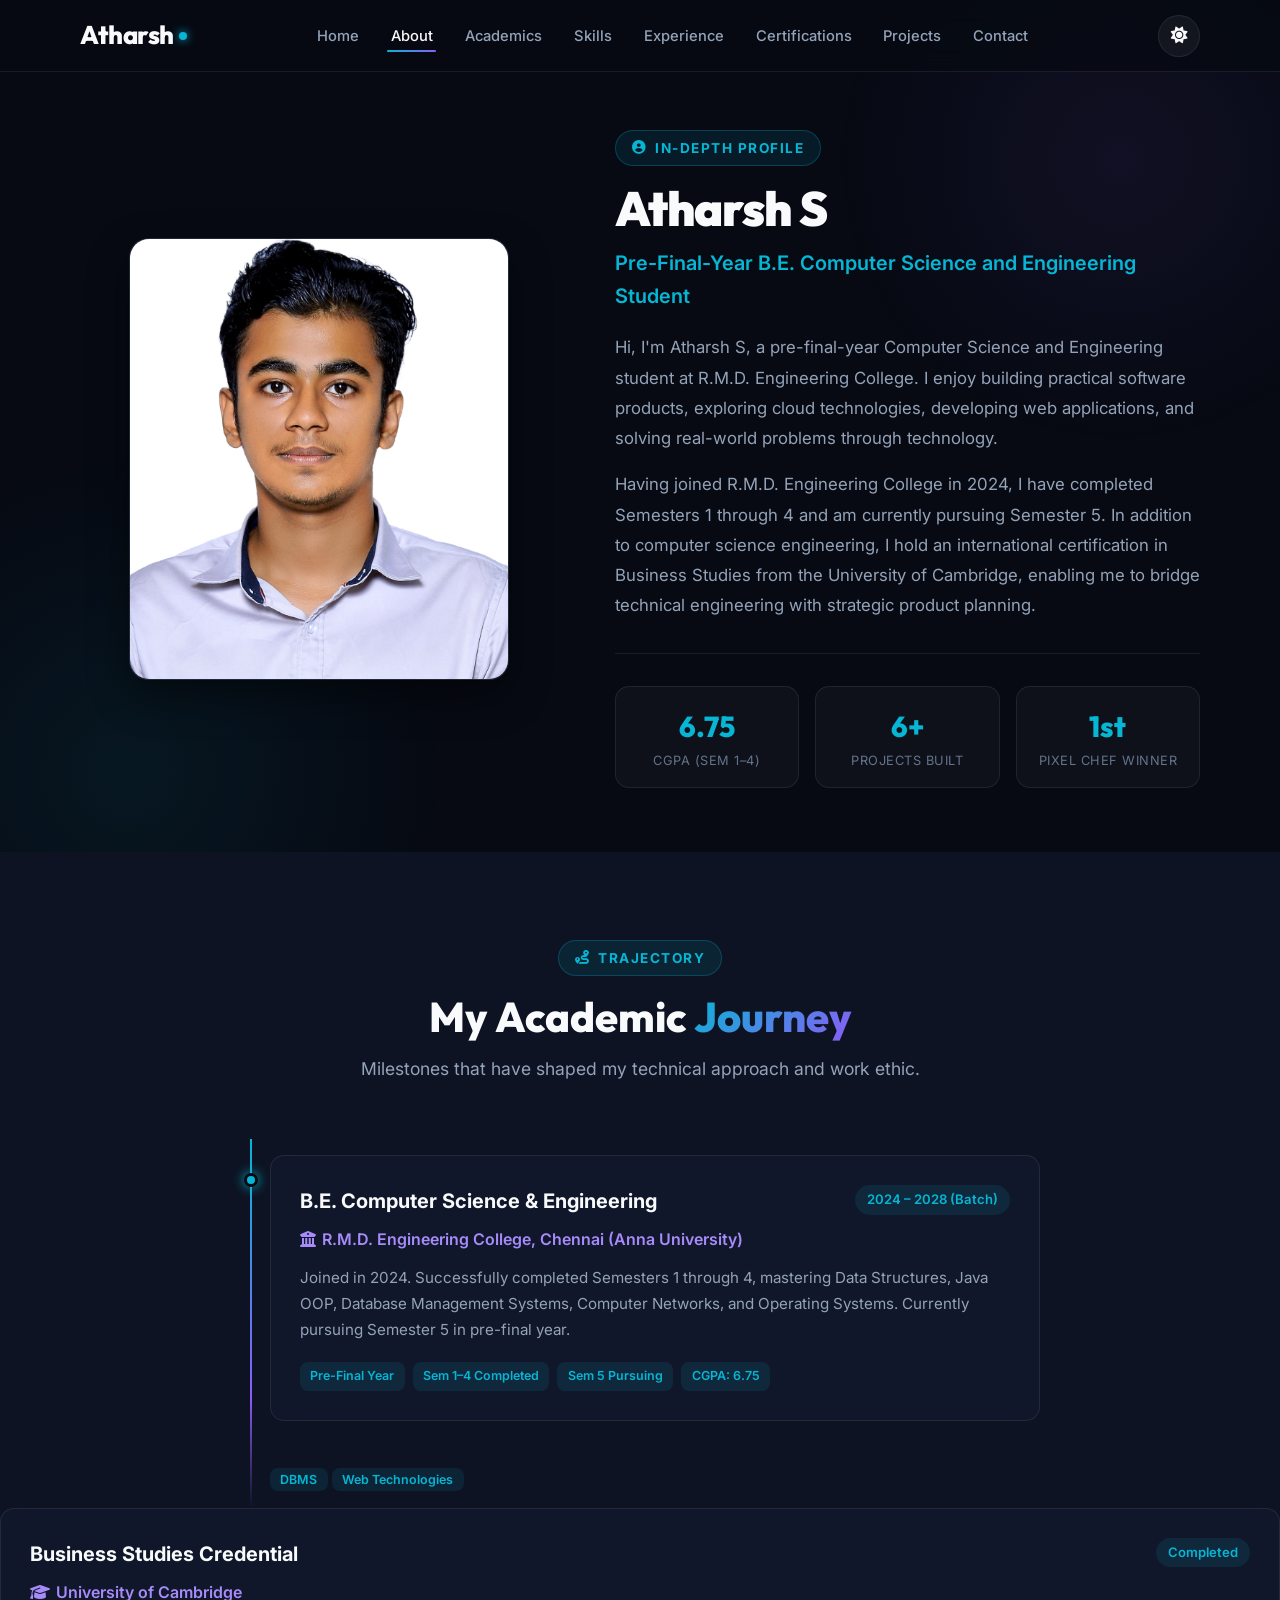
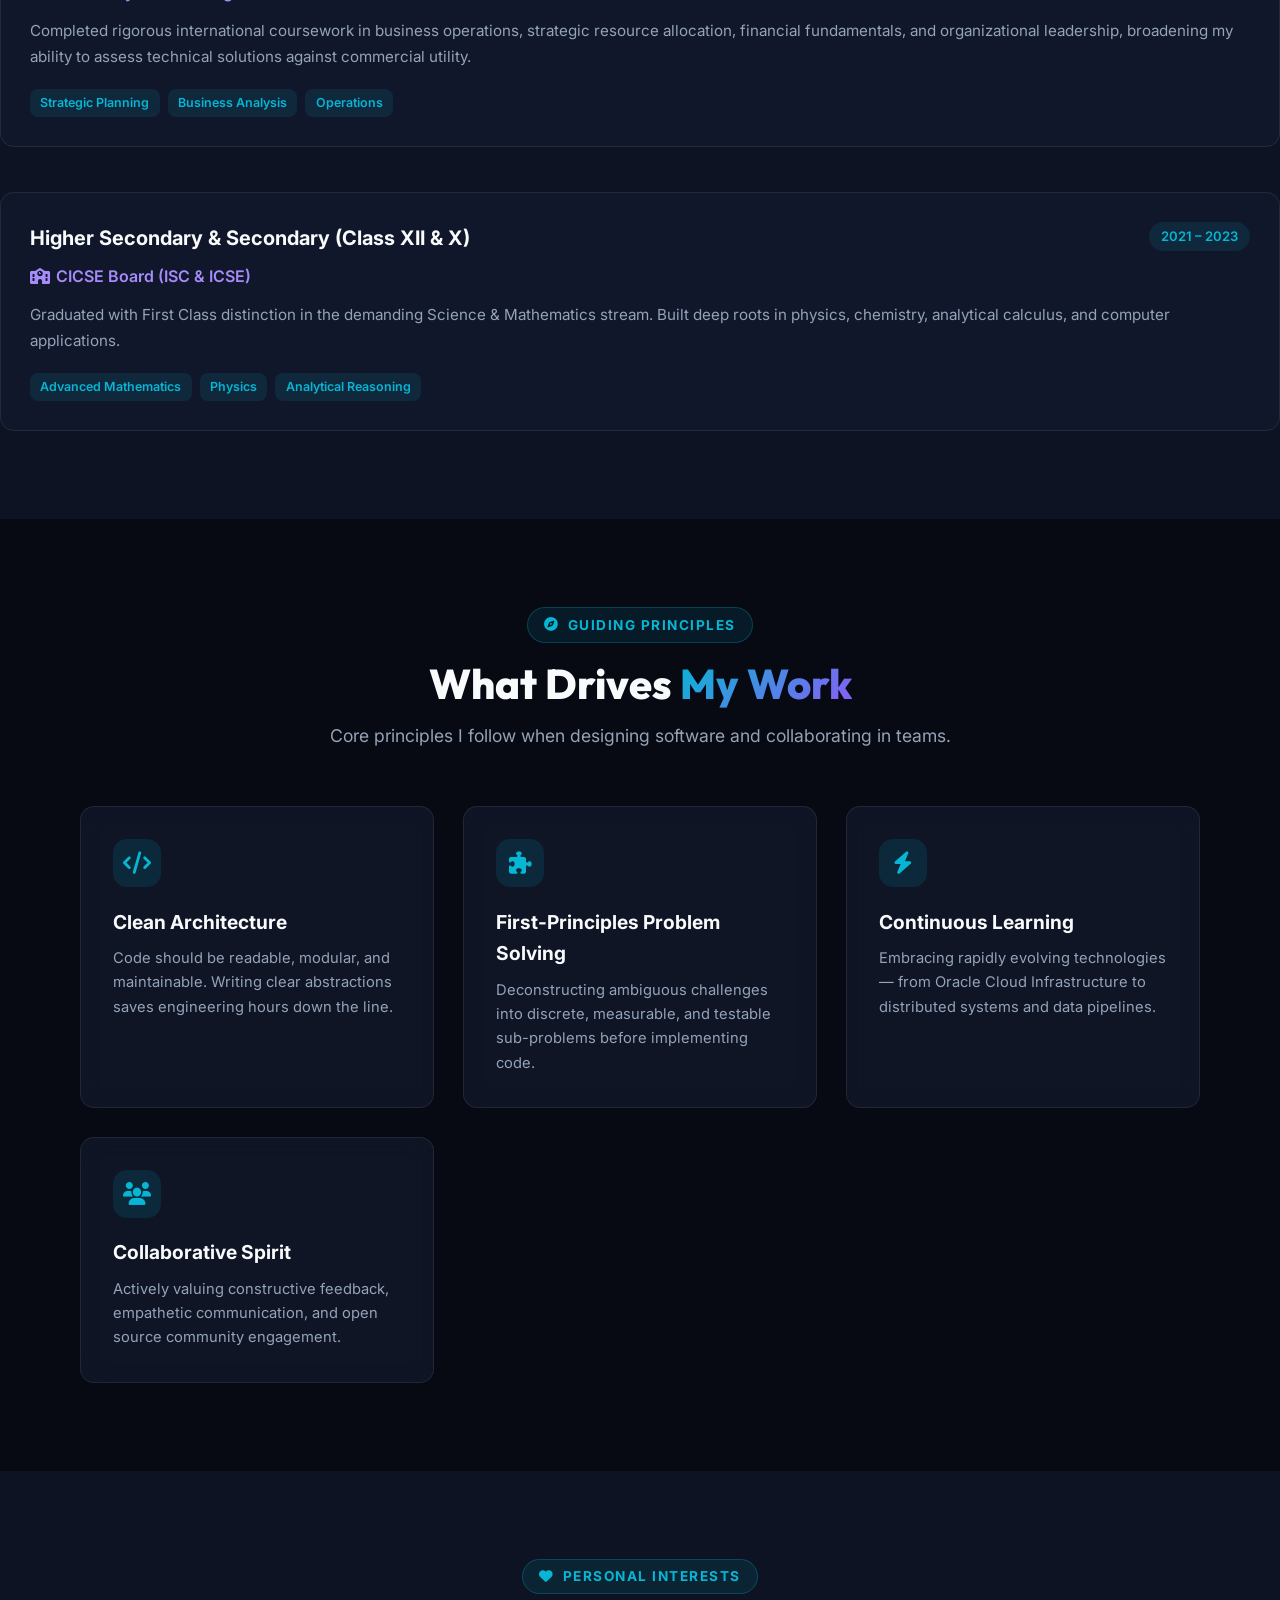
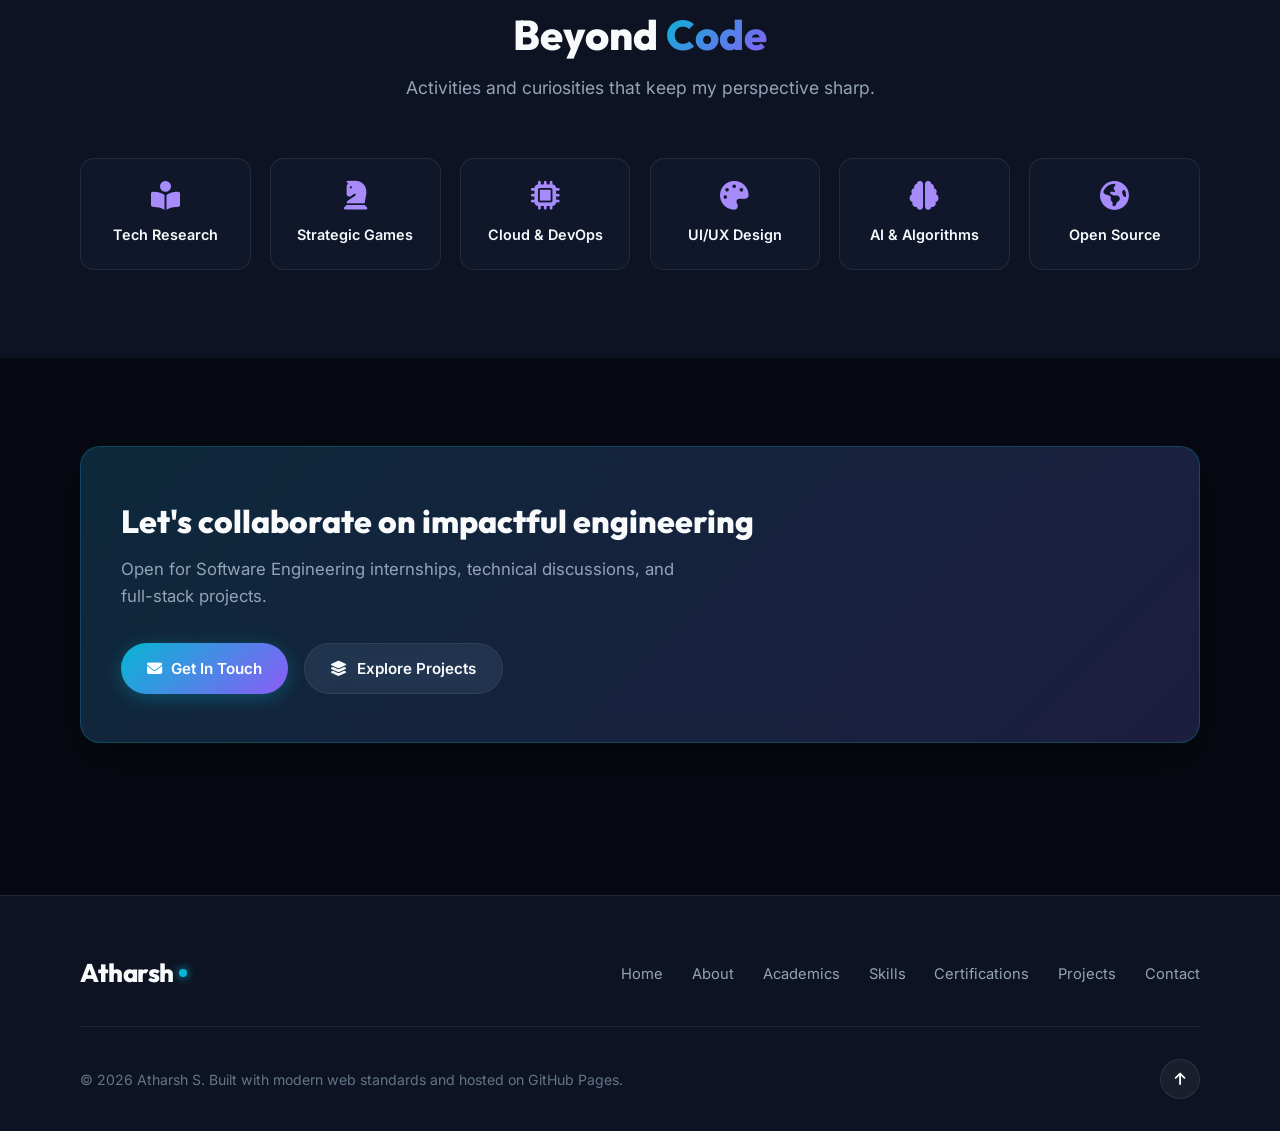
==== commit ed17b156: "Complete portfolio update: Pre-final year status, 5 semesters, verified GitHub projects (BrokerHub, " ====
--- a/about.html
+++ b/about.html
@@ -83,27 +83,27 @@
               Atharsh <span class="gradient-text">S</span>
             </h1>
             <p style="font-size: 1.25rem; font-weight: 600; color: var(--accent-cyan); margin-bottom: 1.2rem;">
-              Computer Science &amp; Engineering Student &bull; Software Developer
+              Pre-Final-Year B.E. Computer Science and Engineering Student
             </p>
             <p style="color: var(--text-secondary); line-height: 1.8; margin-bottom: 1rem; font-size: 1.05rem;">
-              I am a dedicated 2nd-year B.E. Computer Science and Engineering student at R.M.D. Engineering College (Anna University affiliated). With an analytical mindset rooted in algorithmic problem-solving and an international credential in Business Studies from the University of Cambridge, I bridge deep technical precision with organizational and product strategy.
+              Hi, I'm Atharsh S, a pre-final-year Computer Science and Engineering student at R.M.D. Engineering College. I enjoy building practical software products, exploring cloud technologies, developing web applications, and solving real-world problems through technology.
             </p>
             <p style="color: var(--text-secondary); line-height: 1.8; margin-bottom: 1.5rem; font-size: 1.05rem;">
-              As an alumnus of the rigorous CICSE board, I bring discipline, adaptability, and high standards of execution. Whether architecting backend slot allocation engines or analyzing multidimensional datasets in Python, I strive to write software that is reliable, scalable, and human-centered.
+              Having joined R.M.D. Engineering College in 2024, I have completed Semesters 1 through 4 and am currently pursuing Semester 5. In addition to computer science engineering, I hold an international certification in Business Studies from the University of Cambridge, enabling me to bridge technical engineering with strategic product planning.
             </p>
 
             <div class="about-quick-stats">
               <div class="quick-stat-box">
-                <div class="quick-stat-num">8.45</div>
-                <div class="quick-stat-lbl">CGPA (Sem 1–3)</div>
+                <div class="quick-stat-num">6.75</div>
+                <div class="quick-stat-lbl">CGPA (Sem 1–4)</div>
               </div>
               <div class="quick-stat-box">
-                <div class="quick-stat-num">5+</div>
-                <div class="quick-stat-lbl">Certifications</div>
+                <div class="quick-stat-num">6+</div>
+                <div class="quick-stat-lbl">Projects Built</div>
               </div>
               <div class="quick-stat-box">
-                <div class="quick-stat-num">3+</div>
-                <div class="quick-stat-lbl">Major Projects</div>
+                <div class="quick-stat-num">1st</div>
+                <div class="quick-stat-lbl">Pixel Chef Winner</div>
               </div>
             </div>
           </div>
@@ -127,17 +127,22 @@
             <div class="timeline-content-v">
               <div class="timeline-top-row">
                 <h3>B.E. Computer Science &amp; Engineering</h3>
-                <span class="timeline-date-tag">2023 – Present</span>
+                <span class="timeline-date-tag">2024 – 2028 (Batch)</span>
               </div>
               <div class="timeline-org">
                 <i class="fas fa-university"></i> R.M.D. Engineering College, Chennai (Anna University)
               </div>
               <p class="timeline-desc">
-                Currently in 2nd year. Mastering Data Structures &amp; Algorithms, Object-Oriented Programming in Java, Database Management Systems, and Cloud computing paradigms with consistent high academic distinction (CGPA 8.45).
+                Joined in 2024. Successfully completed Semesters 1 through 4, mastering Data Structures, Java OOP, Database Management Systems, Computer Networks, and Operating Systems. Currently pursuing Semester 5 in pre-final year.
               </p>
               <div class="timeline-tags-row">
-                <span class="project-tech-tag">Data Structures</span>
-                <span class="project-tech-tag">Java OOP</span>
+                <span class="project-tech-tag">Pre-Final Year</span>
+                <span class="project-tech-tag">Sem 1–4 Completed</span>
+                <span class="project-tech-tag">Sem 5 Pursuing</span>
+                <span class="project-tech-tag">CGPA: 6.75</span>
+              </div>
+            </div>
+          </div>
                 <span class="project-tech-tag">DBMS</span>
                 <span class="project-tech-tag">Web Technologies</span>
               </div>
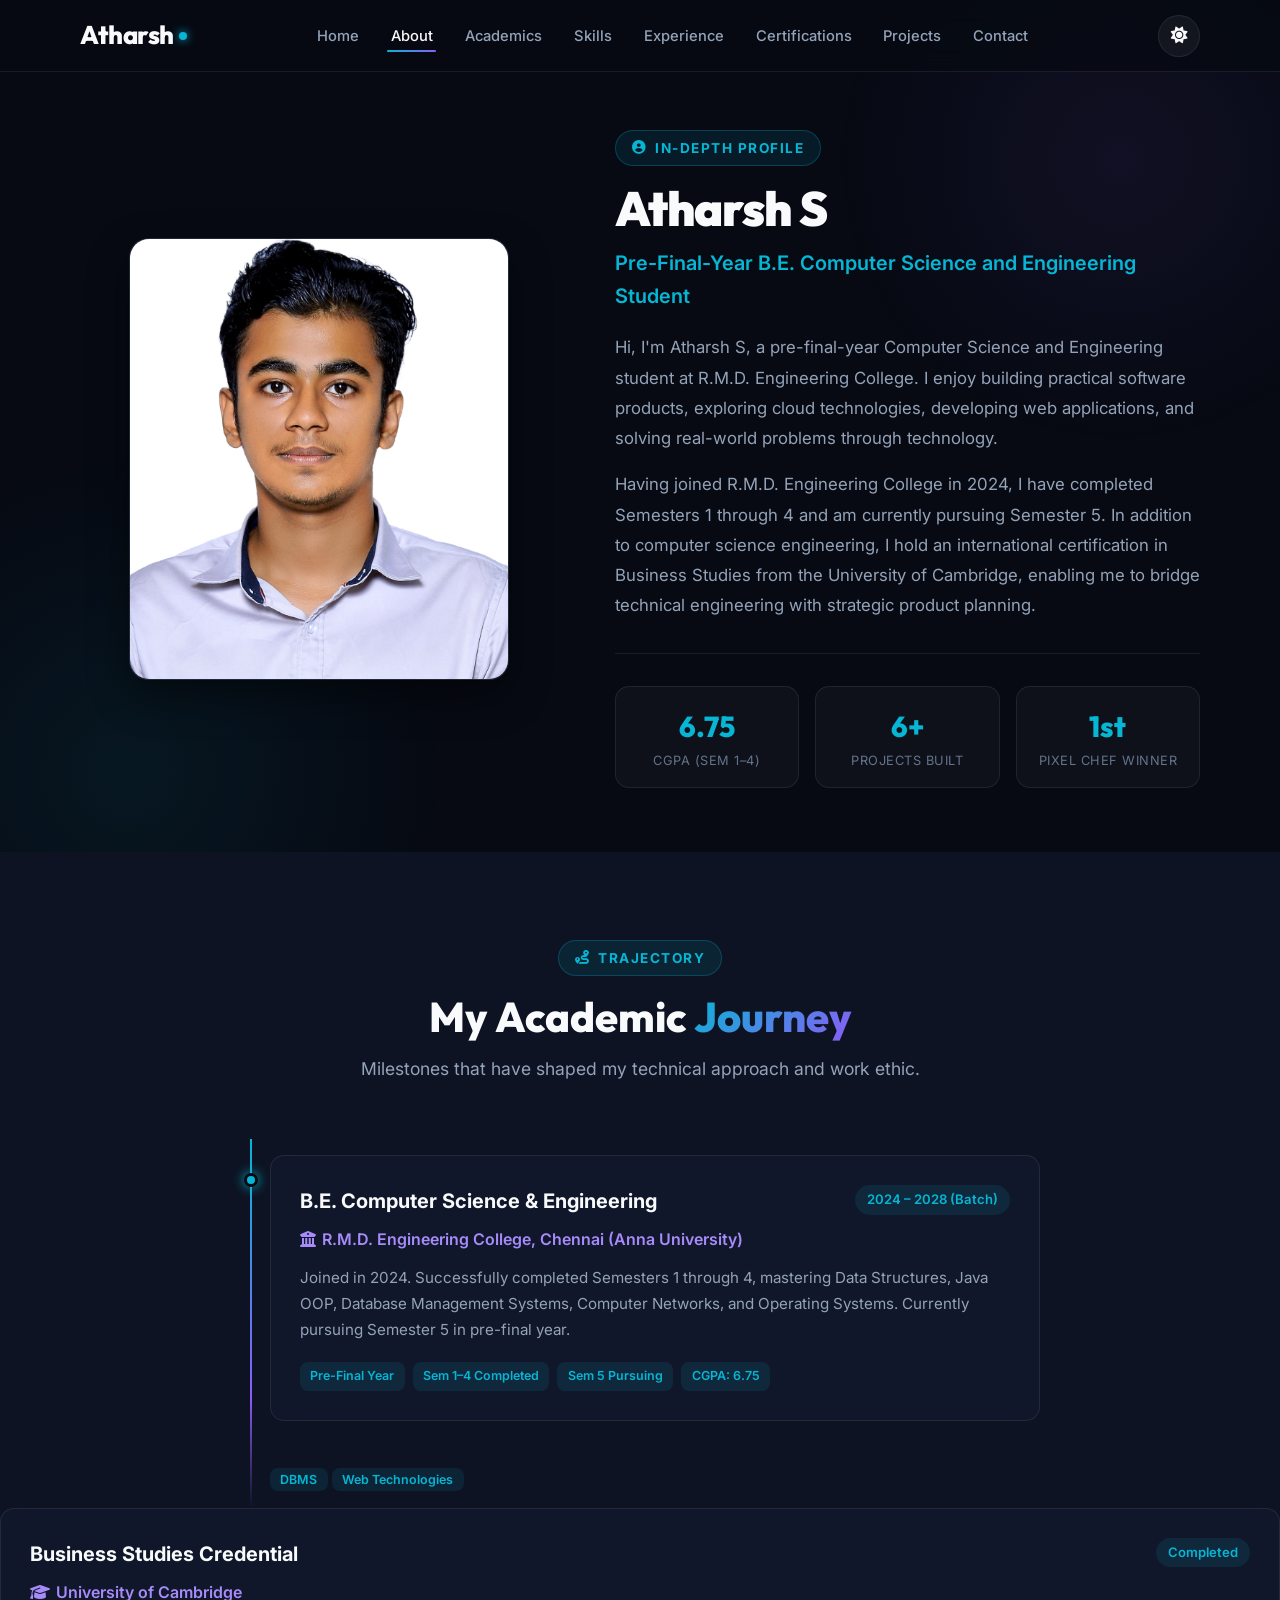
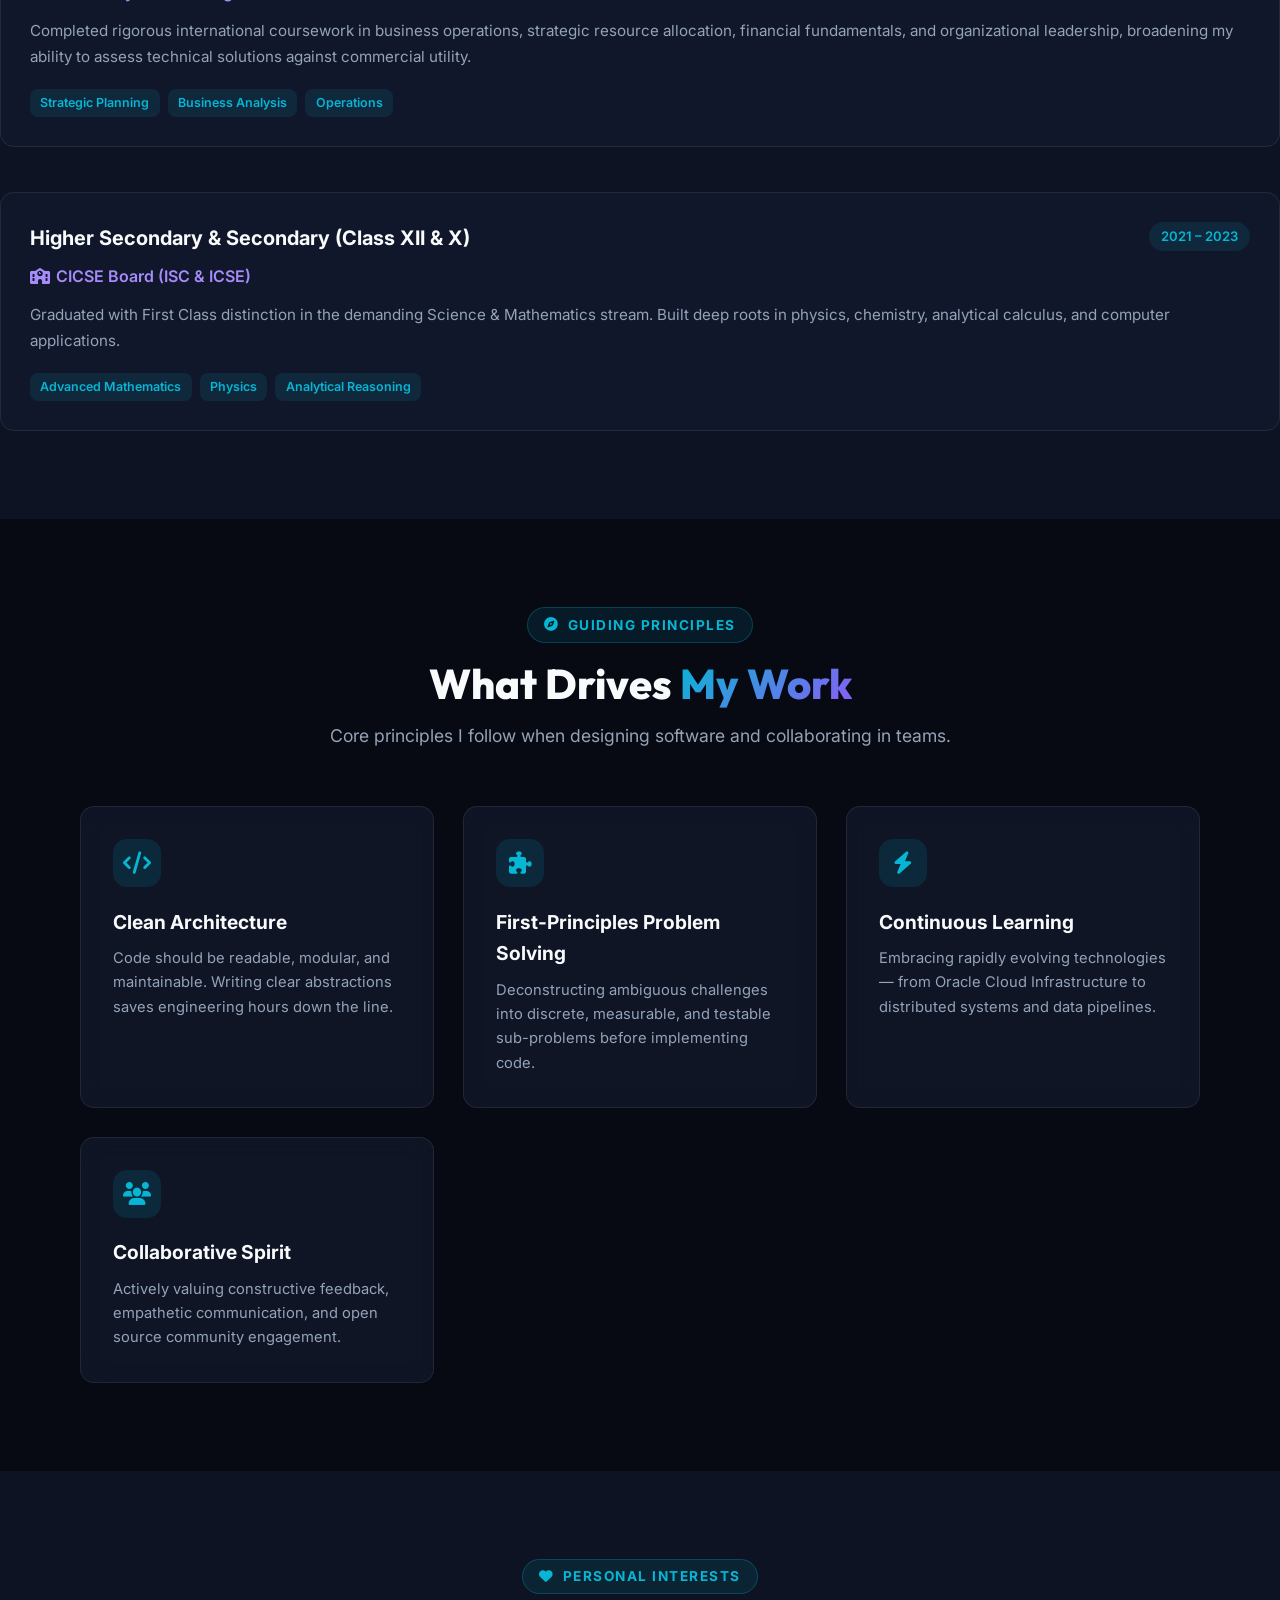
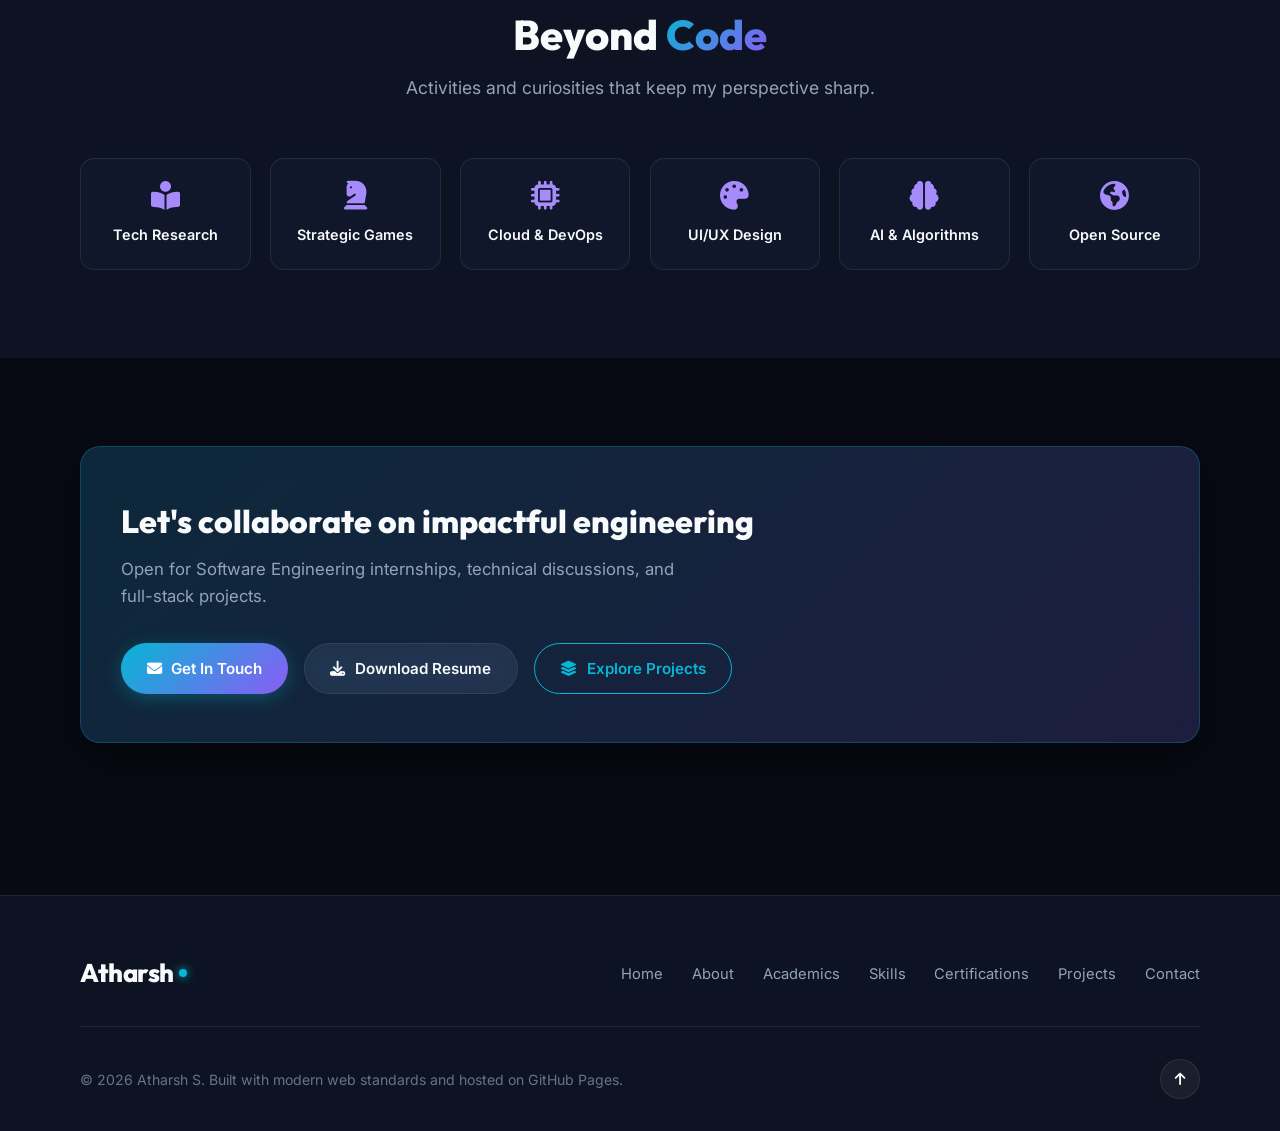
==== commit d1129f0e: "feat: add Atharsh S resume PDF and enable live preview/download across portfolio" ====
--- a/about.html
+++ b/about.html
@@ -280,7 +280,10 @@
             <a href="index.html#contact" class="btn btn-primary">
               <i class="fas fa-envelope"></i> Get In Touch
             </a>
-            <a href="index.html#projects" class="btn btn-secondary">
+            <a href="assets/documents/resume.pdf" download="Atharsh_S_Resume.pdf" class="btn btn-secondary">
+              <i class="fas fa-download"></i> Download Resume
+            </a>
+            <a href="index.html#projects" class="btn btn-outline">
               <i class="fas fa-layer-group"></i> Explore Projects
             </a>
           </div>
--- a/style.css
+++ b/style.css
@@ -431,7 +431,7 @@
   display: flex;
   align-items: center;
   padding-top: 110px;
-  padding-bottom: 4rem;
+  padding-bottom: 5.5rem;
   position: relative;
 }
 
@@ -614,6 +614,22 @@
   display: flex;
   align-items: center;
   gap: 0.9rem;
+  box-shadow: 0 8px 24px rgba(0, 0, 0, 0.35);
+  transition: all var(--transition-normal);
+}
+
+[data-theme="light"] .profile-badge-float {
+  background: rgba(255, 255, 255, 0.92);
+  border: 1px solid var(--surface-card-border);
+  box-shadow: var(--shadow-md);
+}
+
+[data-theme="light"] .profile-badge-text h4 {
+  color: var(--text-primary);
+}
+
+[data-theme="light"] .profile-badge-text p {
+  color: #0284c7;
 }
 
 .profile-badge-icon {
@@ -2077,16 +2093,61 @@
   opacity: 1;
 }
 
-/* --- 15. RESPONSIVE MEDIA QUERIES --- */
+/* --- 15. MOBILE NAV OVERLAY --- */
+.nav-overlay {
+  display: none;
+  position: fixed;
+  inset: 0;
+  background: rgba(0, 0, 0, 0.5);
+  z-index: 999;
+  backdrop-filter: blur(4px);
+}
+
+.nav-overlay.active {
+  display: block;
+}
+
+/* --- 16. RESPONSIVE MEDIA QUERIES --- */
+
+/* ── Large Desktops (≤ 1200px) ── */
+@media (max-width: 1200px) {
+  .hero-grid {
+    gap: 2.5rem;
+  }
+
+  .hero-title {
+    font-size: 3.2rem;
+  }
+
+  .skills-categories-grid {
+    grid-template-columns: repeat(auto-fill, minmax(300px, 1fr));
+  }
+
+  .project-grid {
+    grid-template-columns: repeat(auto-fill, minmax(300px, 1fr));
+  }
+}
+
+/* ── Tablets / Small Laptops (≤ 1024px) ── */
 @media (max-width: 1024px) {
+  .hero-section {
+    min-height: auto;
+    padding-top: 100px;
+    padding-bottom: 3.5rem;
+  }
+
+  .scroll-indicator {
+    display: none !important;
+  }
+
   .hero-grid {
     grid-template-columns: 1fr;
     text-align: center;
-    gap: 3rem;
+    gap: 2.5rem;
   }
 
   .hero-content {
-    max-width: 100%;
+    max-width: 680px;
     margin: 0 auto;
   }
 
@@ -2102,98 +2163,633 @@
     justify-content: center;
   }
 
-  .about-grid,
-  .cgpa-banner-card,
+  .hero-image-wrap {
+    justify-content: center;
+    width: 100%;
+  }
+
+  .profile-card-glass {
+    max-width: 340px;
+    margin: 0 auto;
+    padding: 0.9rem;
+  }
+
+  .profile-photo-container {
+    height: 350px;
+  }
+
+  .profile-badge-float {
+    position: relative;
+    bottom: auto;
+    left: auto;
+    right: auto;
+    margin-top: 0.85rem;
+    padding: 0.85rem 1rem;
+    text-align: left;
+  }
+
+  /* About */
+  .about-grid {
+    grid-template-columns: 1fr;
+    gap: 2rem;
+  }
+
+  .about-highlights-grid {
+    grid-template-columns: repeat(2, 1fr);
+  }
+
+  /* Academics */
+  .cgpa-banner-card {
+    grid-template-columns: 1fr;
+    gap: 2rem;
+    text-align: center;
+  }
+
+  .cgpa-metric-visual {
+    justify-content: center;
+    flex-direction: column;
+    align-items: center;
+    gap: 1.2rem;
+  }
+
+  .cgpa-meta-stats {
+    grid-template-columns: repeat(3, 1fr);
+  }
+
+  /* Contact */
   .contact-grid {
     grid-template-columns: 1fr;
-  }
-
-  .cgpa-metric-visual {
-    justify-content: center;
-  }
-}
-
+    gap: 2rem;
+  }
+
+  /* Footer */
+  .footer-links-list {
+    gap: 1.2rem;
+  }
+}
+
+/* ── Tablets Portrait / Large Phones (≤ 768px) ── */
 @media (max-width: 768px) {
+  html {
+    font-size: 15px;
+    scroll-padding-top: 75px;
+  }
+
+  /* Navigation */
   .nav-menu {
     position: fixed;
-    top: 75px;
+    top: 68px;
     right: -100%;
-    width: 280px;
-    height: calc(100vh - 75px);
+    width: min(280px, 80vw);
+    height: calc(100vh - 68px);
     background: var(--bg-secondary);
     border-left: 1px solid var(--surface-card-border);
     flex-direction: column;
     align-items: flex-start;
-    padding: 2rem;
+    padding: 2rem 1.5rem;
     gap: 1.4rem;
     transition: right var(--transition-normal);
     box-shadow: var(--shadow-lg);
+    z-index: 1000;
+    overflow-y: auto;
   }
 
   .nav-menu.active {
     right: 0;
   }
 
+  .nav-link {
+    font-size: 1.05rem;
+    padding: 0.5rem 0;
+    width: 100%;
+    border-bottom: 1px solid var(--surface-card-border);
+  }
+
+  .nav-link:last-of-type {
+    border-bottom: none;
+  }
+
   .hamburger-btn {
     display: inline-flex;
   }
 
+  /* Section spacing */
+  .section {
+    padding: 4rem 0;
+  }
+
+  .section-title {
+    font-size: 2rem;
+  }
+
+  .section-subtitle {
+    font-size: 1rem;
+  }
+
+  .section-header {
+    margin-bottom: 2.5rem;
+  }
+
+  /* Hero */
+  .hero-section {
+    min-height: auto;
+    padding-top: 90px;
+    padding-bottom: 3rem;
+  }
+
+  .scroll-indicator {
+    display: none !important;
+  }
+
   .hero-title {
-    font-size: 2.8rem;
-  }
-
-  .section-title {
-    font-size: 2.1rem;
+    font-size: 2.6rem;
+  }
+
+  .hero-roles {
+    font-size: 1.2rem;
+    flex-direction: column;
+    align-items: center;
+    min-height: auto;
+    gap: 0.3rem;
+  }
+
+  .role-typing {
+    white-space: normal;
+    text-align: center;
+    overflow-wrap: break-word;
+    max-width: 100%;
+  }
+
+  .hero-summary {
+    font-size: 1rem;
+  }
+
+  .hero-image-wrap {
+    width: 100%;
+    justify-content: center;
+  }
+
+  .profile-card-glass {
+    max-width: 320px;
+    width: 100%;
+    margin: 0 auto;
+    padding: 0.85rem;
+  }
+
+  .profile-photo-container {
+    width: 100%;
+    height: 330px;
+    border-radius: calc(var(--radius-lg) - 8px);
+  }
+
+  .profile-photo-container img {
+    object-position: center top;
+  }
+
+  .profile-badge-float {
+    position: relative;
+    bottom: auto;
+    left: auto;
+    right: auto;
+    margin-top: 0.85rem;
+    padding: 0.85rem 1rem;
+    text-align: left;
+    gap: 0.85rem;
+  }
+
+  /* About highlights */
+  .about-highlights-grid {
+    grid-template-columns: 1fr 1fr;
+  }
+
+  .about-narrative {
+    padding: 1.8rem;
+  }
+
+  /* Academics */
+  .cgpa-banner-card {
+    padding: 1.6rem;
+  }
+
+  .cgpa-big-number {
+    font-size: 1.9rem;
   }
 
   .cgpa-meta-stats {
-    grid-template-columns: 1fr;
-  }
-
+    grid-template-columns: repeat(3, 1fr);
+    gap: 0.8rem;
+  }
+
+  .semester-grid {
+    grid-template-columns: repeat(auto-fill, minmax(240px, 1fr));
+  }
+
+  /* Certifications */
   .cert-controls-bar {
     flex-direction: column;
     align-items: stretch;
+    gap: 1rem;
+    padding: 1rem;
   }
 
   .cert-search-box {
     max-width: 100%;
-  }
-
+    min-width: unset;
+  }
+
+  .cert-filter-pills {
+    justify-content: flex-start;
+  }
+
+  .certifications-grid {
+    grid-template-columns: repeat(auto-fill, minmax(260px, 1fr));
+  }
+
+  /* Projects */
+  .project-grid {
+    grid-template-columns: 1fr;
+    gap: 1.8rem;
+  }
+
+  /* Skills */
+  .skills-categories-grid {
+    grid-template-columns: 1fr;
+  }
+
+  /* Achievements */
+  .achievements-grid {
+    grid-template-columns: repeat(auto-fill, minmax(240px, 1fr));
+  }
+
+  /* Resume CTA */
   .resume-cta-card {
     flex-direction: column;
     text-align: center;
+    padding: 2rem 1.5rem;
+  }
+
+  .resume-cta-text h3 {
+    font-size: 1.6rem;
   }
 
   .resume-actions-group {
     justify-content: center;
   }
-}
-
-@media (max-width: 480px) {
+
+  /* Contact */
+  .contact-form-glass {
+    padding: 1.8rem;
+  }
+
+  /* Footer */
+  .footer-top-row {
+    flex-direction: column;
+    align-items: flex-start;
+    gap: 1.2rem;
+  }
+
+  .footer-links-list {
+    gap: 1rem;
+    flex-wrap: wrap;
+  }
+
+  .footer-bottom-row {
+    flex-direction: column;
+    align-items: flex-start;
+    gap: 0.8rem;
+  }
+
+  /* Modal */
+  .modal-container {
+    max-height: 95vh;
+    border-radius: var(--radius-md);
+  }
+
+  .modal-header-actions {
+    gap: 0.4rem;
+  }
+
+  .doc-frame-wrapper {
+    height: 400px;
+  }
+}
+
+/* ── Large Phones (≤ 576px) ── */
+@media (max-width: 576px) {
+  .container {
+    width: 94%;
+    padding: 0 0.75rem;
+  }
+
+  /* Hero */
   .hero-title {
-    font-size: 2.3rem;
-  }
-
-  .profile-photo-container {
-    height: 320px;
+    font-size: 2.2rem;
+    letter-spacing: -0.5px;
+  }
+
+  .hero-roles {
+    font-size: 1.1rem;
+    flex-direction: column;
+    align-items: center;
+    min-height: auto;
+    gap: 0.3rem;
+  }
+
+  .role-typing {
+    white-space: normal;
+    overflow-wrap: break-word;
+    word-break: break-word;
+    max-width: 100%;
+    text-align: center;
   }
 
   .hero-cta {
     flex-direction: column;
     width: 100%;
+    gap: 0.8rem;
   }
 
   .hero-cta .btn {
     width: 100%;
+    justify-content: center;
+  }
+
+  .profile-card-glass {
+    max-width: 310px;
+    margin: 0 auto;
+    padding: 0.75rem;
+  }
+
+  .profile-photo-container {
+    height: 310px;
+    border-radius: calc(var(--radius-lg) - 10px);
+  }
+
+  .profile-badge-float {
+    margin-top: 0.75rem;
+    padding: 0.75rem 0.85rem;
+    gap: 0.75rem;
+  }
+
+  .profile-badge-icon {
+    width: 35px;
+    height: 35px;
+    font-size: 0.9rem;
+  }
+
+  .profile-badge-text h4 {
+    font-size: 0.88rem;
+    line-height: 1.25;
+  }
+
+  .profile-badge-text p {
+    font-size: 0.74rem;
+    line-height: 1.35;
+  }
+
+  /* About */
+  .about-highlights-grid {
+    grid-template-columns: 1fr;
+  }
+
+  /* Academics */
+  .cgpa-banner-card {
+    padding: 1.4rem 1rem;
+  }
+
+  .cgpa-ring-outer {
+    width: 110px;
+    height: 110px;
+  }
+
+  .cgpa-big-number {
+    font-size: 1.7rem;
+  }
+
+  .cgpa-meta-stats {
+    grid-template-columns: 1fr;
+    gap: 0.8rem;
+  }
+
+  .semester-grid {
+    grid-template-columns: 1fr;
+  }
+
+  /* Certifications filter pills — scrollable row */
+  .cert-filter-pills {
+    overflow-x: auto;
+    flex-wrap: nowrap;
+    padding-bottom: 0.4rem;
+    -webkit-overflow-scrolling: touch;
+    scrollbar-width: none;
+  }
+
+  .cert-filter-pills::-webkit-scrollbar {
+    display: none;
+  }
+
+  .filter-pill {
+    flex-shrink: 0;
+    white-space: nowrap;
+  }
+
+  .certifications-grid {
+    grid-template-columns: 1fr;
+  }
+
+  /* Skills */
+  .skill-row-badge {
+    padding: 0.5rem 0.75rem;
+  }
+
+  /* Projects */
+  .projects-filter-bar {
+    overflow-x: auto;
+    flex-wrap: nowrap;
+    justify-content: flex-start;
+    padding-bottom: 0.5rem;
+    -webkit-overflow-scrolling: touch;
+    scrollbar-width: none;
+    gap: 0.6rem;
+  }
+
+  .projects-filter-bar::-webkit-scrollbar {
+    display: none;
+  }
+
+  .proj-filter-pill {
+    flex-shrink: 0;
+  }
+
+  .project-grid {
+    grid-template-columns: 1fr;
   }
 
   .project-footer-actions {
     flex-direction: column;
-    width: 100%;
+    gap: 0.6rem;
   }
 
   .project-footer-actions .btn {
     width: 100%;
+    justify-content: center;
+  }
+
+  /* Contact */
+  .contact-card-link {
+    padding: 1rem 1.2rem;
+  }
+
+  .contact-form-glass {
+    padding: 1.4rem;
+  }
+
+  /* Modal */
+  .modal-overlay {
+    padding: 0.75rem;
+  }
+
+  .modal-container {
+    max-height: 97vh;
+  }
+
+  .modal-header {
+    padding: 1rem;
+    flex-wrap: wrap;
+    gap: 0.75rem;
+  }
+
+  .modal-title-group {
+    flex: 1;
+    min-width: 0;
+  }
+
+  .modal-title-group h3 {
+    font-size: 1rem;
+    white-space: nowrap;
+    overflow: hidden;
+    text-overflow: ellipsis;
+  }
+
+  .doc-frame-wrapper {
+    height: 320px;
+  }
+
+  /* Footer */
+  .footer-links-list {
+    flex-direction: column;
+    gap: 0.7rem;
+  }
+
+  .site-footer {
+    padding: 2.5rem 0 1.5rem;
+  }
+
+  /* Buttons */
+  .btn {
+    padding: 0.7rem 1.3rem;
+    font-size: 0.9rem;
+  }
+
+  /* Section headers */
+  .section-title {
+    font-size: 1.8rem;
+  }
+
+  .section {
+    padding: 3rem 0;
+  }
+
+  /* Toast */
+  .toast-notice {
+    bottom: 15px;
+    right: 15px;
+    left: 15px;
+    text-align: center;
+    justify-content: center;
+  }
+}
+
+/* ── Small Phones (≤ 400px) ── */
+@media (max-width: 400px) {
+  html {
+    font-size: 14px;
+  }
+
+  .hero-title {
+    font-size: 2rem;
+  }
+
+  .hero-roles {
+    font-size: 1rem;
+  }
+
+  .profile-card-glass {
+    max-width: 285px;
+    padding: 0.65rem;
+  }
+
+  .profile-photo-container {
+    height: 285px;
+  }
+
+  .profile-badge-float {
+    margin-top: 0.65rem;
+    padding: 0.65rem 0.75rem;
+    gap: 0.65rem;
+  }
+
+  .profile-badge-icon {
+    width: 32px;
+    height: 32px;
+    font-size: 0.85rem;
+  }
+
+  .profile-badge-text h4 {
+    font-size: 0.82rem;
+  }
+
+  .profile-badge-text p {
+    font-size: 0.7rem;
+  }
+
+  .brand-logo {
+    font-size: 1.35rem;
+  }
+
+  .section-title {
+    font-size: 1.65rem;
+  }
+
+  .cgpa-ring-outer {
+    width: 95px;
+    height: 95px;
+  }
+
+  .cgpa-big-number {
+    font-size: 1.5rem;
+  }
+
+  .about-narrative {
+    padding: 1.4rem 1rem;
+  }
+
+  .timeline-vertical {
+    padding-left: 22px;
+  }
+
+  .timeline-bullet-v {
+    left: -18px;
+    width: 12px;
+    height: 12px;
+  }
+
+  .timeline-content-v {
+    padding: 1.2rem;
+  }
+
+  .doc-frame-wrapper {
+    height: 260px;
   }
 }
 
--- a/about.css
+++ b/about.css
@@ -155,9 +155,84 @@
   .about-hero-grid {
     grid-template-columns: 1fr;
     text-align: center;
+    gap: 2rem;
   }
 
   .about-quick-stats {
     justify-content: center;
   }
-}
+
+  .about-profile-frame {
+    max-width: 320px;
+  }
+}
+
+@media (max-width: 768px) {
+  .about-page-hero {
+    padding-top: 100px;
+    padding-bottom: 3rem;
+  }
+
+  .about-profile-frame img {
+    height: 360px;
+  }
+
+  .about-quick-stats {
+    grid-template-columns: repeat(3, 1fr);
+    gap: 0.8rem;
+  }
+
+  .philosophy-grid {
+    grid-template-columns: repeat(auto-fill, minmax(220px, 1fr));
+  }
+
+  .interests-grid-about {
+    grid-template-columns: repeat(auto-fill, minmax(140px, 1fr));
+  }
+}
+
+@media (max-width: 576px) {
+  .about-page-hero {
+    padding-top: 90px;
+  }
+
+  .about-profile-frame {
+    max-width: 300px;
+  }
+
+  .about-profile-frame img {
+    height: 330px;
+  }
+
+  .about-quick-stats {
+    grid-template-columns: 1fr;
+    gap: 0.8rem;
+  }
+
+  .philosophy-grid {
+    grid-template-columns: 1fr;
+  }
+
+  .interests-grid-about {
+    grid-template-columns: repeat(2, 1fr);
+  }
+}
+
+@media (max-width: 400px) {
+  .about-profile-frame {
+    max-width: 280px;
+  }
+
+  .about-profile-frame img {
+    height: 310px;
+  }
+
+  .interests-grid-about {
+    grid-template-columns: 1fr 1fr;
+    gap: 0.8rem;
+  }
+
+  .quick-stat-num {
+    font-size: 1.5rem;
+  }
+}
